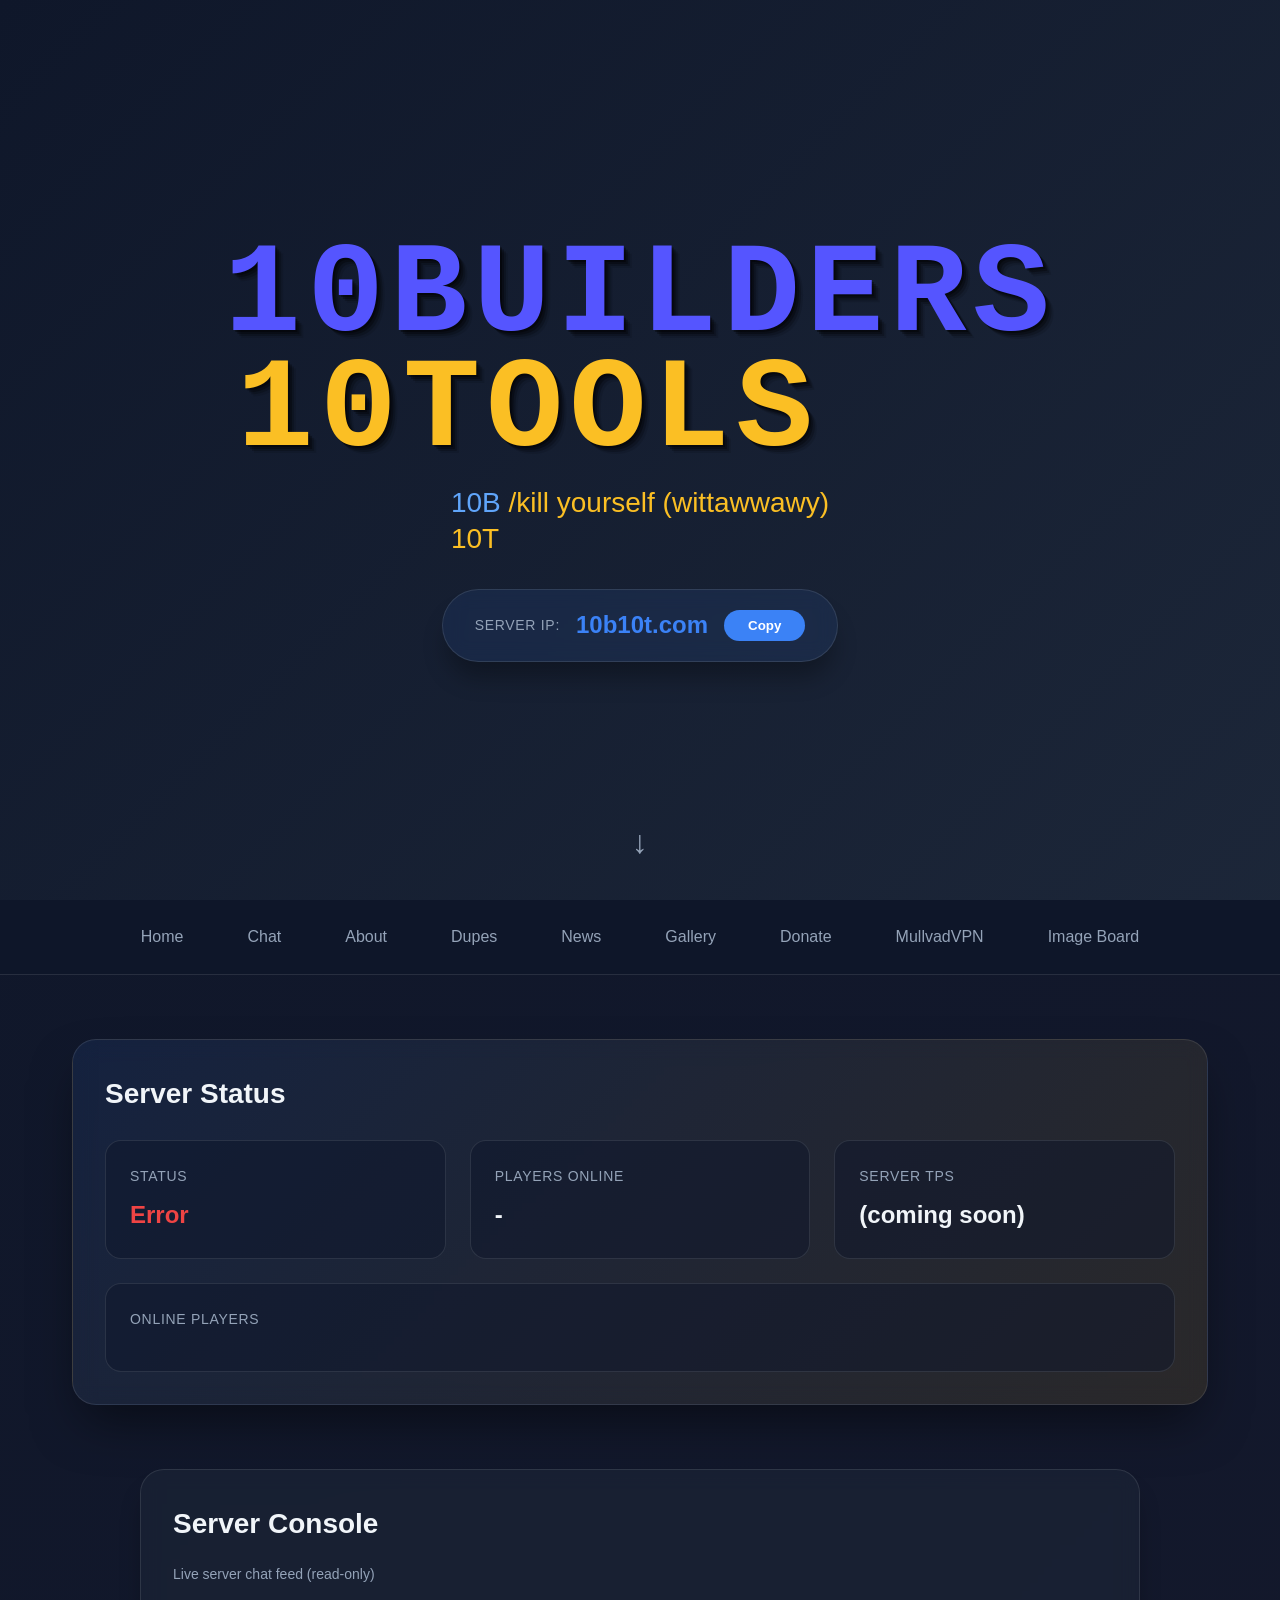
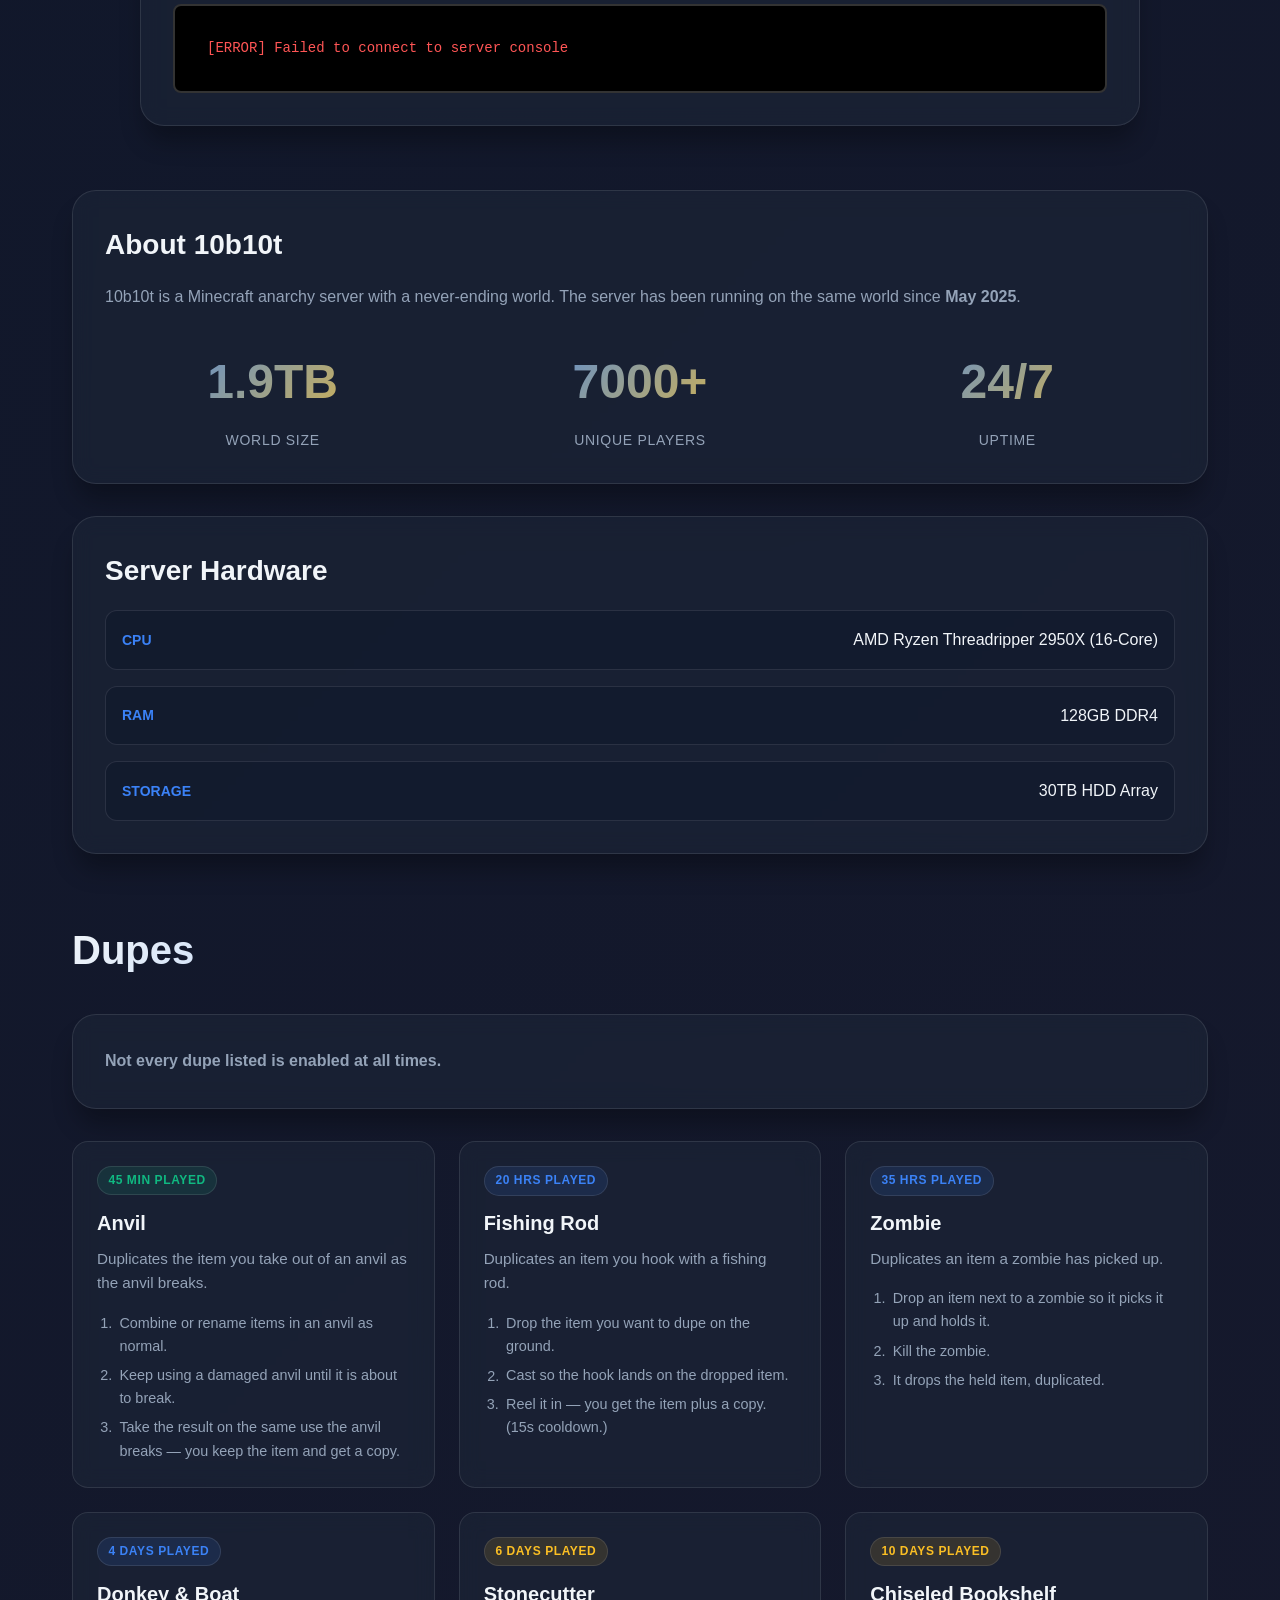
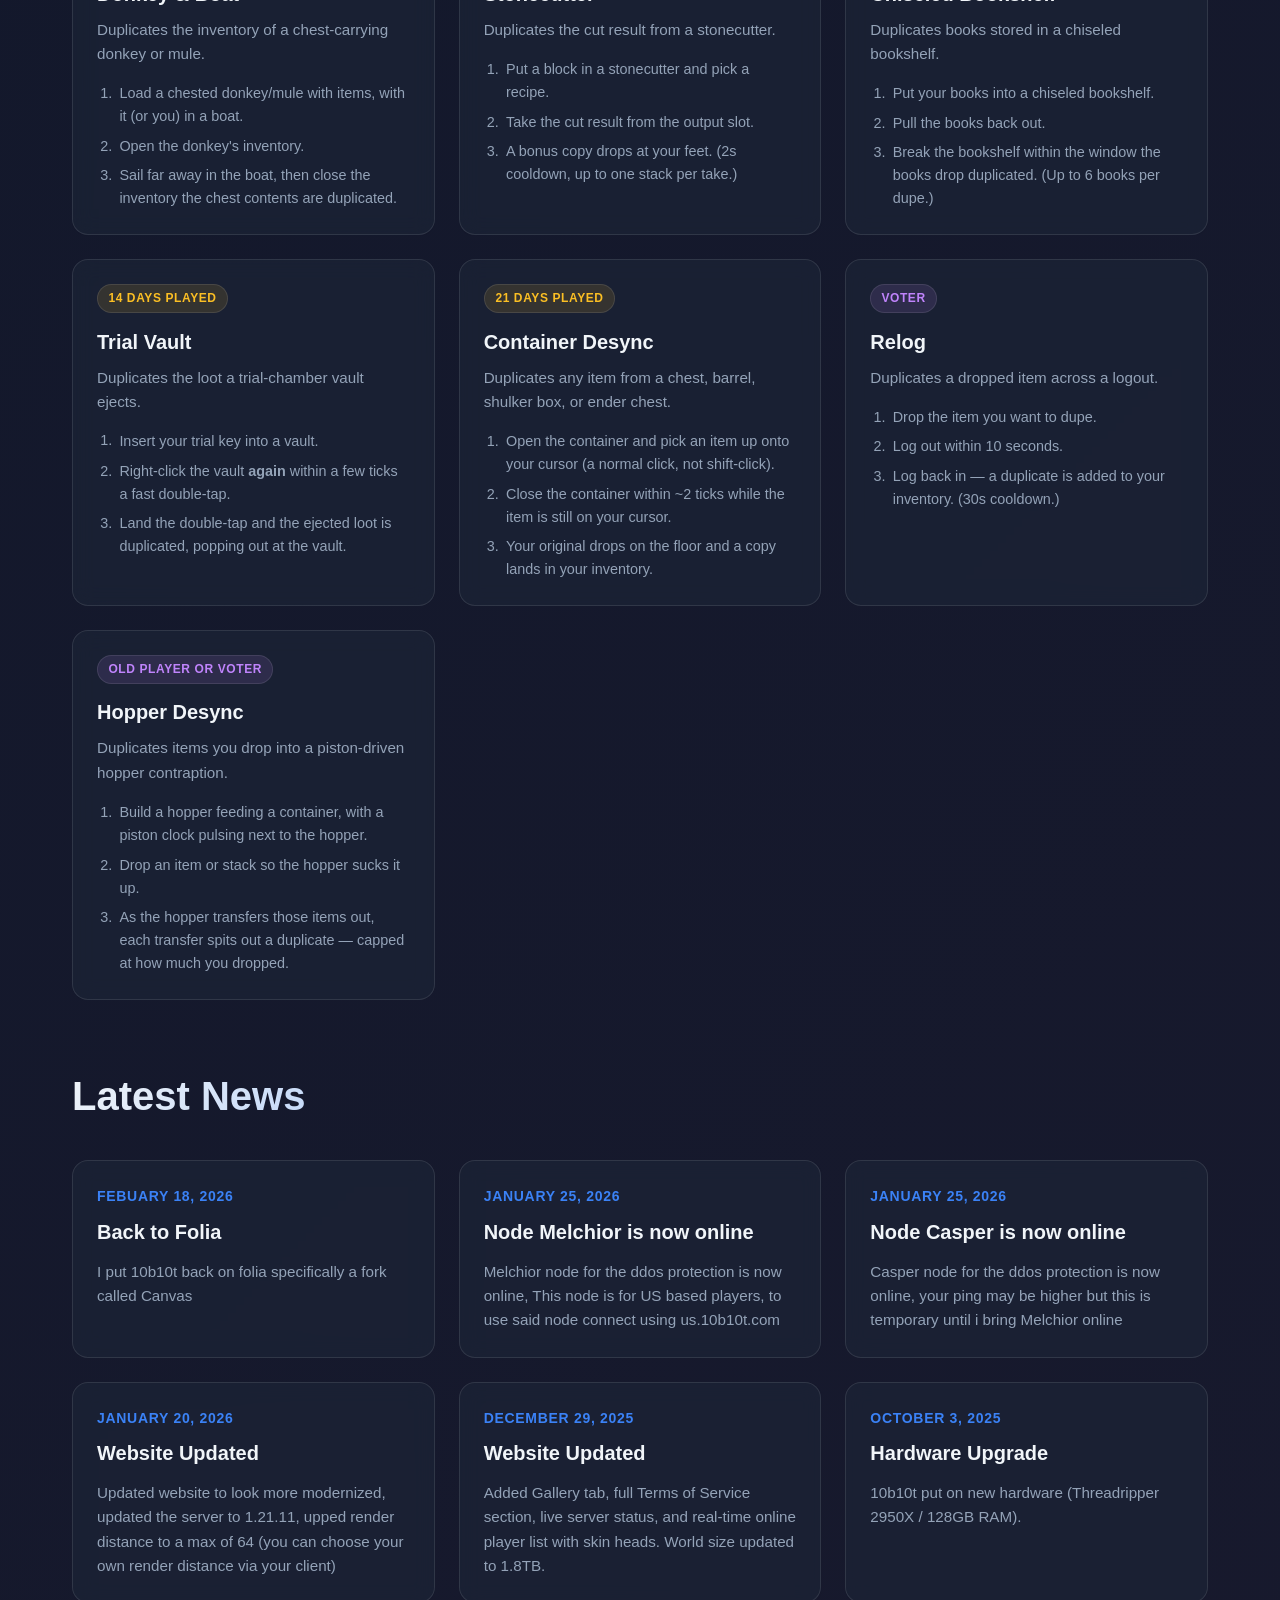
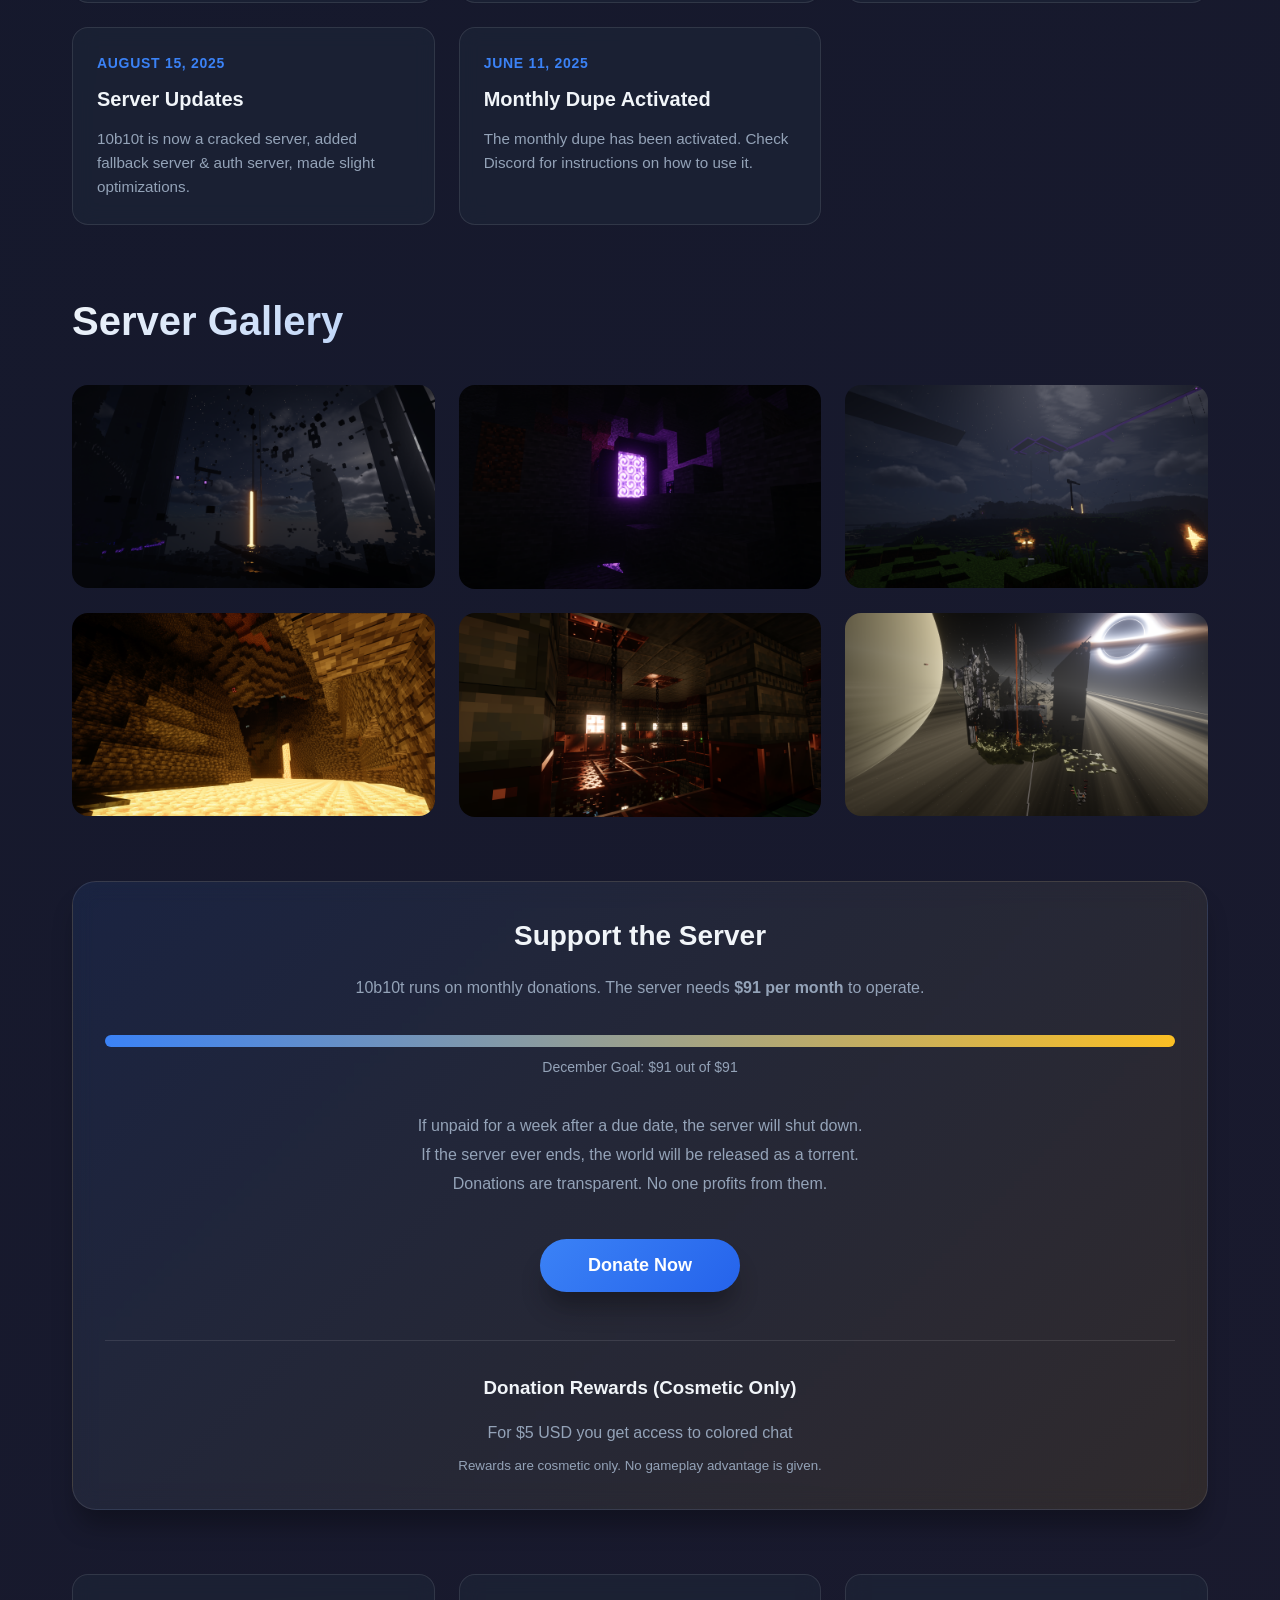
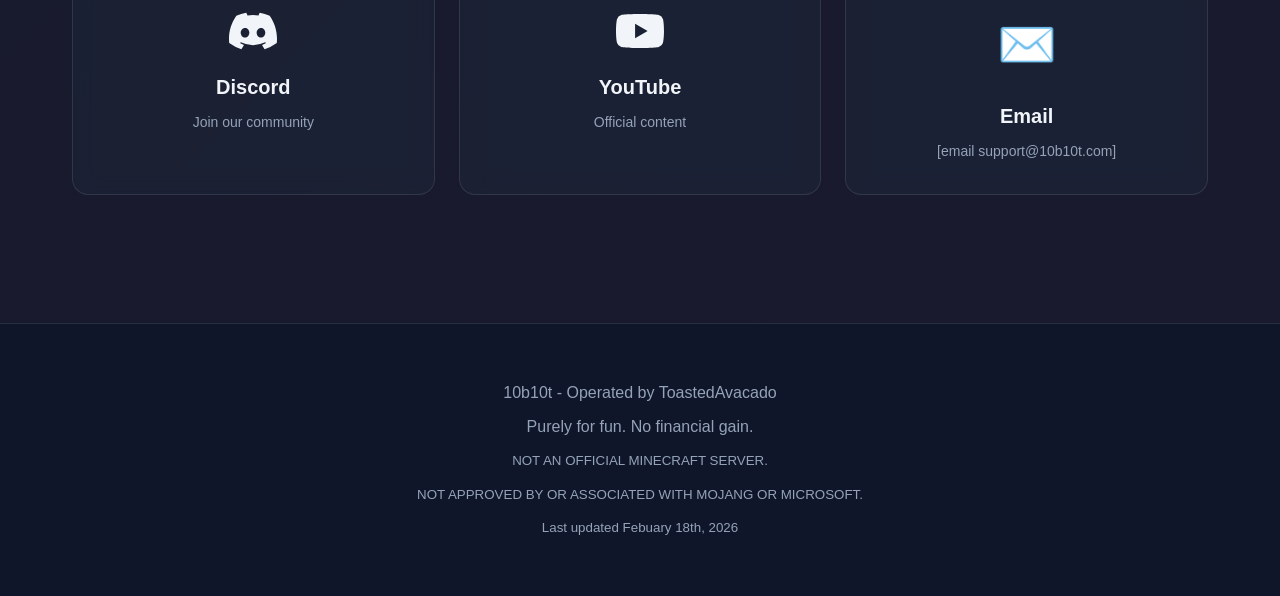
==== index.html @ 4fa3e5e4 "Fix sentence structure in duplication instructions" ====
<!DOCTYPE html>
<html lang="en">
<head>
    <meta charset="UTF-8">
    <meta name="viewport" content="width=device-width, initial-scale=1.0">
    <title>10b10t</title>
    <meta name="description" content="10b10t - A Minecraft anarchy server with a never-ending world since May 2025">
    <meta name="keywords" content="minecraft, anarchy, 2b2t, 10b10t, server, 6b6t">
    <link rel="icon" type="image/x-icon" href="images/favicon.ico">
    <link href="https://fonts.cdnfonts.com/css/minecraft-4" rel="stylesheet">
    <link href="style.css" rel="stylesheet">
</head>
<body>
    <!-- Hero Section -->
    <header class="hero">
        <div class="hero-overlay"></div>
        <div class="hero-content">
            <h1 class="hero-title"><span style="color: #5555FF;">10BUILDERS</span><br><span class="hero-title-indent" style="color: #fbbf24;">10TOOLS</span></h1>
            <p class="hero-subtitle" id="server-motd">Minecraft Anarchy Server</p>
            <div class="server-ip">
                <span class="ip-label">Server IP:</span>
                <span class="ip-address">10b10t.com</span>
                <button class="copy-btn" onclick="copyIP()">Copy</button>
            </div>
        </div>
        <div class="scroll-indicator">↓</div>
    </header>

    <!-- Navigation -->
    <nav class="navbar">
        <div class="nav-container">
            <a href="#home" class="nav-link active">Home</a>
            <a href="#chat" class="nav-link">Chat</a>
            <a href="#about" class="nav-link">About</a>
            <a href="#dupes" class="nav-link">Dupes</a>
            <a href="#news" class="nav-link">News</a>
            <a href="#gallery" class="nav-link">Gallery</a>
            <a href="#donate" class="nav-link">Donate</a>
            <a href="https://mullvad.net/en/vpn" class="nav-link" target="_blank" rel="noopener noreferrer">MullvadVPN</a>
            <a href="https://10bchan.unaux.com/?i=1" class="nav-link" target="_blank" rel="noopener noreferrer">Image Board</a>
        </div>
    </nav>

    <!-- Main Content -->
    <main class="container">
        <!-- Server Status Card -->
        <section id="home" class="section">
            <div class="status-card">
                <h2>Server Status</h2>
                <div class="status-grid">
                    <div class="status-item">
                        <span class="status-label">Status</span>
                        <span id="server-status" class="status-value">Checking...</span>
                    </div>
                    <div class="status-item">
                        <span class="status-label">Players Online</span>
                        <span id="player-count" class="status-value">-</span>
                    </div>
                    <div class="status-item">
                        <span class="status-label">Server TPS</span>
                        <span id="server-tps" class="status-value">(coming soon)</span>
                    </div>
                    <div class="status-item full-width">
                        <span class="status-label">Online Players</span>
                        <div id="player-list" class="player-grid"></div>
                    </div>
                </div>
            </div>
        </section>

        <!-- Live Chat Section -->
        <section id="chat" class="section">
            <div class="card chat-card">
                <h2>Server Console</h2>
                <p class="chat-description">Live server chat feed (read-only)</p>
                <div id="live-chat" class="chat-container">
                    <div style="color: #888888; padding: 1rem; font-family: 'Courier New', monospace;">[INFO] Connecting to server console...</div>
                </div>
            </div>
        </section>

        <!-- About Section -->
        <section id="about" class="section">
            <div class="card">
                <h2>About 10b10t</h2>
                <p>10b10t is a Minecraft anarchy server with a never-ending world. The server has been running on the same world since <strong>May 2025</strong>.</p>
                <div class="stats-grid">
                    <div class="stat">
                        <div class="stat-value">1.9TB</div>
                        <div class="stat-label">World Size</div>
                    </div>
                    <div class="stat">
                        <div class="stat-value">7000+</div>
                        <div class="stat-label">Unique Players</div>
                    </div>
                    <div class="stat">
                        <div class="stat-value">24/7</div>
                        <div class="stat-label">Uptime</div>
                    </div>
                </div>
            </div>

            <div class="card">
                <h2>Server Hardware</h2>
                <div class="hardware-list">
                    <div class="hardware-item">
                        <span class="hw-label">CPU</span>
                        <span class="hw-value">AMD Ryzen Threadripper 2950X (16-Core)</span>
                    </div>
                    <div class="hardware-item">
                        <span class="hw-label">RAM</span>
                        <span class="hw-value">128GB DDR4</span>
                    </div>
                    <div class="hardware-item">
                        <span class="hw-label">Storage</span>
                        <span class="hw-value">30TB HDD Array</span>
                    </div>
                </div>
            </div>
        </section>

        <!-- Dupes Section -->
        <section id="dupes" class="section">
            <h2 class="section-title">Dupes</h2>
            <div class="card dupe-intro">
                <p><strong>Not every dupe listed is enabled at all times.</strong></p>
            </div>
            <div class="dupe-grid">

                <article class="dupe-card">
                    <div class="dupe-head">
                        <span class="dupe-req tier-easy">45 min played</span>
                    </div>
                    <h3>Anvil</h3>
                    <p>Duplicates the item you take out of an anvil as the anvil breaks.</p>
                    <ol class="dupe-steps">
                        <li>Combine or rename items in an anvil as normal.</li>
                        <li>Keep using a damaged anvil until it is about to break.</li>
                        <li>Take the result on the same use the anvil breaks &mdash; you keep the item and get a copy.</li>
                    </ol>
                </article>

                <article class="dupe-card">
                    <div class="dupe-head">
                        <span class="dupe-req tier-mid">20 hrs played</span>
                    </div>
                    <h3>Fishing Rod</h3>
                    <p>Duplicates an item you hook with a fishing rod.</p>
                    <ol class="dupe-steps">
                        <li>Drop the item you want to dupe on the ground.</li>
                        <li>Cast so the hook lands on the dropped item.</li>
                        <li>Reel it in &mdash; you get the item plus a copy. (15s cooldown.)</li>
                    </ol>
                </article>

                <article class="dupe-card">
                    <div class="dupe-head">
                        <span class="dupe-req tier-mid">35 hrs played</span>
                    </div>
                    <h3>Zombie</h3>
                    <p>Duplicates an item a zombie has picked up.</p>
                    <ol class="dupe-steps">
                        <li>Drop an item next to a zombie so it picks it up and holds it.</li>
                        <li>Kill the zombie.</li>
                        <li>It drops the held item, duplicated.</li>
                    </ol>
                </article>

                <article class="dupe-card">
                    <div class="dupe-head">
                        <span class="dupe-req tier-mid">4 days played</span>
                    </div>
                    <h3>Donkey &amp; Boat</h3>
                    <p>Duplicates the inventory of a chest-carrying donkey or mule.</p>
                    <ol class="dupe-steps">
                        <li>Load a chested donkey/mule with items, with it (or you) in a boat.</li>
                        <li>Open the donkey's inventory.</li>
                        <li>Sail far away in the boat, then close the inventory the chest contents are duplicated.</li>
                    </ol>
                </article>

                <article class="dupe-card">
                    <div class="dupe-head">
                        <span class="dupe-req tier-hard">6 days played</span>
                    </div>
                    <h3>Stonecutter</h3>
                    <p>Duplicates the cut result from a stonecutter.</p>
                    <ol class="dupe-steps">
                        <li>Put a block in a stonecutter and pick a recipe.</li>
                        <li>Take the cut result from the output slot.</li>
                        <li>A bonus copy drops at your feet. (2s cooldown, up to one stack per take.)</li>
                    </ol>
                </article>

                <article class="dupe-card">
                    <div class="dupe-head">
                        <span class="dupe-req tier-hard">10 days played</span>
                    </div>
                    <h3>Chiseled Bookshelf</h3>
                    <p>Duplicates books stored in a chiseled bookshelf.</p>
                    <ol class="dupe-steps">
                        <li>Put your books into a chiseled bookshelf.</li>
                        <li>Pull the books back out.</li>
                        <li>Break the bookshelf within the window the books drop duplicated. (Up to 6 books per dupe.)</li>
                    </ol>
                </article>

                <article class="dupe-card">
                    <div class="dupe-head">
                        <span class="dupe-req tier-hard">14 days played</span>
                    </div>
                    <h3>Trial Vault</h3>
                    <p>Duplicates the loot a trial-chamber vault ejects.</p>
                    <ol class="dupe-steps">
                        <li>Insert your trial key into a vault.</li>
                        <li>Right-click the vault <strong>again</strong> within a few ticks a fast double-tap.</li>
                        <li>Land the double-tap and the ejected loot is duplicated, popping out at the vault.</li>
                    </ol>
                </article>

                <article class="dupe-card">
                    <div class="dupe-head">
                        <span class="dupe-req tier-hard">21 days played</span>
                    </div>
                    <h3>Container Desync</h3>
                    <p>Duplicates any item from a chest, barrel, shulker box, or ender chest.</p>
                    <ol class="dupe-steps">
                        <li>Open the container and pick an item up onto your cursor (a normal click, not shift-click).</li>
                        <li>Close the container within ~2 ticks while the item is still on your cursor.</li>
                        <li>Your original drops on the floor and a copy lands in your inventory.</li>
                    </ol>
                </article>

                <article class="dupe-card">
                    <div class="dupe-head">
                        <span class="dupe-req tier-rank">Voter</span>
                    </div>
                    <h3>Relog</h3>
                    <p>Duplicates a dropped item across a logout.</p>
                    <ol class="dupe-steps">
                        <li>Drop the item you want to dupe.</li>
                        <li>Log out within 10 seconds.</li>
                        <li>Log back in &mdash; a duplicate is added to your inventory. (30s cooldown.)</li>
                    </ol>
                </article>

                <article class="dupe-card">
                    <div class="dupe-head">
                        <span class="dupe-req tier-rank">Old Player or voter</span>
                    </div>
                    <h3>Hopper Desync</h3>
                    <p>Duplicates items you drop into a piston-driven hopper contraption.</p>
                    <ol class="dupe-steps">
                        <li>Build a hopper feeding a container, with a piston clock pulsing next to the hopper.</li>
                        <li>Drop an item or stack so the hopper sucks it up.</li>
                        <li>As the hopper transfers those items out, each transfer spits out a duplicate &mdash; capped at how much you dropped.</li>
                    </ol>
                </article>

            </div>
        </section>

        <!-- News Section -->
        <section id="news" class="section">
            <h2 class="section-title">Latest News</h2>
            <div class="news-grid">
                 <article class="news-card">
                    <div class="news-date">Febuary 18, 2026</div>
                    <h3>Back to Folia</h3>
                    <p>I put 10b10t back on folia specifically a fork called Canvas</p>
                </article>
                 <article class="news-card">
                    <div class="news-date">January 25, 2026</div>
                    <h3>Node Melchior is now online</h3>
                    <p>Melchior node for the ddos protection is now online, This node is for US based players, to use said node connect using us.10b10t.com</p>
                </article>
                <article class="news-card">
                    <div class="news-date">January 25, 2026</div>
                    <h3>Node Casper is now online</h3>
                    <p>Casper node for the ddos protection is now online, your ping may be higher but this is temporary until i bring Melchior online</p>
                </article>
                <article class="news-card">
                    <div class="news-date">January 20, 2026</div>
                    <h3>Website Updated</h3>
                    <p>Updated website to look more modernized, updated the server to 1.21.11, upped render distance to a max of 64 (you can choose your own render distance via your client)</p>
                </article>
                <article class="news-card">
                    <div class="news-date">December 29, 2025</div>
                    <h3>Website Updated</h3>
                    <p>Added Gallery tab, full Terms of Service section, live server status, and real-time online player list with skin heads. World size updated to 1.8TB.</p>
                </article>
                <article class="news-card">
                    <div class="news-date">October 3, 2025</div>
                    <h3>Hardware Upgrade</h3>
                    <p>10b10t put on new hardware (Threadripper 2950X / 128GB RAM).</p>
                </article>
                <article class="news-card">
                    <div class="news-date">August 15, 2025</div>
                    <h3>Server Updates</h3>
                    <p>10b10t is now a cracked server, added fallback server & auth server, made slight optimizations.</p>
                </article>
                <article class="news-card">
                    <div class="news-date">June 11, 2025</div>
                    <h3>Monthly Dupe Activated</h3>
                    <p>The monthly dupe has been activated. Check Discord for instructions on how to use it.</p>
                </article>
            </div>
        </section>

        <!-- Gallery Section -->
        <section id="gallery" class="section">
            <h2 class="section-title">Server Gallery</h2>
            <div class="gallery-grid" id="gallery-container"></div>
        </section>

        <!-- Donation Section -->
        <section id="donate" class="section">
            <div class="card donation-card">
                <h2>Support the Server</h2>
                <p>10b10t runs on monthly donations. The server needs <strong>$91 per month</strong> to operate.</p>
                <div class="donation-progress">
                    <div class="progress-bar">
                        <div class="progress-fill" style="width: 100%"></div>
                    </div>
                    <p class="progress-text">January Goal: $88 out of $91</p>
                </div>
                <p class="donation-info">
                    If unpaid for a week after a due date, the server will shut down.<br>
                    If the server ever ends, the world will be released as a torrent.<br>
                    Donations are transparent. No one profits from them.
                </p>
                <form action="https://shop.10b10t.com" method="post" class="donate-form">
                    <button type="submit" class="donate-btn">Donate Now</button>
                </form>
                <div class="perks">
                    <h3>Donation Rewards (Cosmetic Only)</h3>
                    <p>For $5 USD you get access to colored chat</p>
                    <small>Rewards are cosmetic only. No gameplay advantage is given.</small>
                </div>
            </div>
        </section>

        <!-- Links Section -->
        <section class="section">
            <div class="links-grid">
                <a href="https://discord.gg/RYD6DbWEPs" target="_blank" rel="noopener noreferrer" class="link-card discord">
                    <div class="link-icon">
                        <svg xmlns="http://www.w3.org/2000/svg" viewBox="0 0 127.14 96.36" width="48" height="48" fill="currentColor">
                            <path d="M107.7,8.07A105.15,105.15,0,0,0,81.47,0a72.06,72.06,0,0,0-3.36,6.83A97.68,97.68,0,0,0,49,6.83,72.37,72.37,0,0,0,45.64,0,105.89,105.89,0,0,0,19.39,8.09C2.79,32.65-1.71,56.6.54,80.21h0A105.73,105.73,0,0,0,32.71,96.36,77.7,77.7,0,0,0,39.6,85.25a68.42,68.42,0,0,1-10.85-5.18c.91-.66,1.8-1.34,2.66-2a75.57,75.57,0,0,0,64.32,0c.87.71,1.76,1.39,2.66,2a68.68,68.68,0,0,1-10.87,5.19,77,77,0,0,0,6.89,11.1A105.25,105.25,0,0,0,126.6,80.22h0C129.24,52.84,122.09,29.11,107.7,8.07ZM42.45,65.69C36.18,65.69,31,60,31,53s5-12.74,11.43-12.74S54,46,53.89,53,48.84,65.69,42.45,65.69Zm42.24,0C78.41,65.69,73.25,60,73.25,53s5-12.74,11.44-12.74S96.23,46,96.12,53,91.08,65.69,84.69,65.69Z"/>
                        </svg>
                    </div>
                    <h3>Discord</h3>
                    <p>Join our community</p>
                </a>
                <a href="https://www.youtube.com/@10builders10tools" target="_blank" rel="noopener noreferrer" class="link-card youtube">
                    <div class="link-icon">
                        <svg xmlns="http://www.w3.org/2000/svg" viewBox="0 0 24 24" width="48" height="48" fill="currentColor">
                            <path d="M23.498 6.186a3.016 3.016 0 0 0-2.122-2.136C19.505 3.545 12 3.545 12 3.545s-7.505 0-9.377.505A3.017 3.017 0 0 0 .502 6.186C0 8.07 0 12 0 12s0 3.93.502 5.814a3.016 3.016 0 0 0 2.122 2.136c1.871.505 9.376.505 9.376.505s7.505 0 9.377-.505a3.015 3.015 0 0 0 2.122-2.136C24 15.93 24 12 24 12s0-3.93-.502-5.814zM9.545 15.568V8.432L15.818 12l-6.273 3.568z"/>
                        </svg>
                    </div>
                    <h3>YouTube</h3>
                    <p>Official content</p>
                </a>
                <a href="/cdn-cgi/l/email-protection#1665636666796462562726742726623875797b" class="link-card email">
                    <div class="link-icon">✉️</div>
                    <h3>Email</h3>
                    <p><span class="__cf_email__" data-cfemail="592a2c2929362b2d1968693b68692d773a3634">[email&#160;support@10b10t.com]</span></p>
                </a>
            </div>
        </section>
    </main>

    <!-- Footer -->
    <footer class="footer">
        <div class="footer-content">
            <p>10b10t - Operated by ToastedAvacado</p>
            <p>Purely for fun. No financial gain.</p>
            <p><small>NOT AN OFFICIAL MINECRAFT SERVER.</small></p>
            <p><small>NOT APPROVED BY OR ASSOCIATED WITH MOJANG OR MICROSOFT.</small></p>
            <p><small>Last updated Febuary 18th, 2026</small></p>
        </div>
    </footer>

    <script src="Script.js"></script>
</body>
</html>
---- style.css ----
/* Modern Design System - Blue & Gold Theme */
:root {
	--primary: #3b82f6;       /* Blue */
	--primary-dark: #2563eb;  /* Deep Blue */
	--secondary: #fbbf24;    /* Goldish Yellow */
	--success: #10b981;
	--danger: #ef4444;
	--warning: #f59e0b;
	--dark: #0f172a;
	--dark-light: #1e293b;
	--dark-lighter: #334155;
	--text: #f1f5f9;
	--text-muted: #94a3b8;
	--border: rgba(255, 255, 255, 0.1);
	--shadow: 0 20px 25px -5px rgba(0, 0, 0, 0.3);
	--shadow-lg: 0 25px 50px -12px rgba(0, 0, 0, 0.5);
}

* {
	margin: 0;
	padding: 0;
	box-sizing: border-box;
}

html {
	scroll-behavior: smooth;
}

body {
	font-family: -apple-system, BlinkMacSystemFont, 'Segoe UI', Roboto, Oxygen, Ubuntu, Cantarell, sans-serif;
	background: linear-gradient(135deg, var(--dark) 0%, #1a1a2e 100%);
	color: var(--text);
	line-height: 1.6;
	min-height: 100vh;
}

/* Hero Section */
.hero {
	height: 100vh;
	position: relative;
	display: flex;
	align-items: center;
	justify-content: center;
	text-align: center;
	background: url('images/1.png') center/cover no-repeat;
	overflow: hidden;
}

.hero-overlay {
	position: absolute;
	inset: 0;
	background: linear-gradient(135deg, rgba(15, 23, 42, 0.9) 0%, rgba(30, 41, 59, 0.85) 100%);
}

.hero-content {
	position: relative;
	z-index: 2;
	max-width: 800px;
	padding: 2rem;
	display: flex;
	flex-direction: column;
	align-items: center;
}

.hero-title {
	font-size: clamp(4rem, 15vw, 8rem);
	font-weight: 900;
	margin-bottom: 1rem;
	letter-spacing: 0.05em;
	animation: fadeInUp 1s ease;
	line-height: 0.9;
	text-align: left;
	align-self: center;
	font-family: 'Minecraft', monospace;
	text-shadow:
	2px 2px 0px rgba(0, 0, 0, 0.4),
	4px 4px 0px rgba(0, 0, 0, 0.3),
	6px 6px 0px rgba(0, 0, 0, 0.2),
	8px 8px 0px rgba(0, 0, 0, 0.1);
	image-rendering: pixelated;
	-webkit-font-smoothing: none;
	-moz-osx-font-smoothing: grayscale;
}

.hero-title-indent {
	padding-left: 0.1em;
}

.hero-subtitle {
	font-size: clamp(1.25rem, 3vw, 1.75rem);
	color: var(--text-muted);
	margin-bottom: 2rem;
	animation: fadeInUp 1s ease 0.2s both, float 3s ease-in-out infinite;
	white-space: pre-line;
	line-height: 1.3;
	text-align: left;
	align-self: center;
}

.server-ip {
	display: inline-flex;
	align-items: center;
	gap: 1rem;
	background: rgba(59, 130, 246, 0.1);
	backdrop-filter: blur(10px);
	border: 1px solid var(--border);
	padding: 1rem 2rem;
	border-radius: 100px;
	animation: fadeInUp 1s ease 0.4s both;
	box-shadow: var(--shadow);
}

.ip-label {
	color: var(--text-muted);
	font-size: 0.875rem;
	text-transform: uppercase;
	letter-spacing: 0.05em;
}

.ip-address {
	font-size: 1.5rem;
	font-weight: 700;
	color: var(--primary);
}

.copy-btn {
	padding: 0.5rem 1.5rem;
	background: var(--primary);
	color: white;
	border: none;
	border-radius: 50px;
	font-weight: 600;
	cursor: pointer;
	transition: all 0.3s;
}

.copy-btn:hover {
	background: var(--primary-dark);
	transform: scale(1.05);
}

.scroll-indicator {
	position: absolute;
	bottom: 2rem;
	left: 50%;
	transform: translateX(-50%);
	font-size: 2rem;
	animation: bounce 2s infinite;
	color: var(--text-muted);
}

/* Navigation */
.navbar {
	position: sticky;
	top: 0;
	z-index: 100;
	background: rgba(15, 23, 42, 0.95);
	backdrop-filter: blur(10px);
	border-bottom: 1px solid var(--border);
}

.nav-container {
	max-width: 1200px;
	margin: 0 auto;
	padding: 1rem 2rem;
	display: flex;
	gap: 2rem;
	justify-content: center;
}

.nav-link {
	color: var(--text-muted);
	text-decoration: none;
	font-weight: 500;
	padding: 0.5rem 1rem;
	border-radius: 8px;
	transition: all 0.3s;
	position: relative;
}

.nav-link:hover,
.nav-link.active {
	color: var(--text);
	background: rgba(59, 130, 246, 0.1);
}

.nav-link.active::after {
	content: '';
	position: absolute;
	bottom: -1rem;
	left: 50%;
	transform: translateX(-50%);
	width: 4px;
	height: 4px;
	background: var(--primary);
	border-radius: 50%;
}

/* Container */
.container {
	max-width: 1200px;
	margin: 0 auto;
	padding: 4rem 2rem;
}

.section {
	margin-bottom: 4rem;
}

.section-title {
	font-size: 2.5rem;
	margin-bottom: 2rem;
	background: linear-gradient(135deg, var(--text) 0%, var(--primary) 100%);
	-webkit-background-clip: text;
	-webkit-text-fill-color: transparent;
	background-clip: text;
}

/* Cards */
.card {
	background: rgba(30, 41, 59, 0.5);
	backdrop-filter: blur(10px);
	border: 1px solid var(--border);
	border-radius: 24px;
	padding: 2rem;
	margin-bottom: 2rem;
	box-shadow: var(--shadow);
	transition: all 0.3s;
}

.card:hover {
	transform: translateY(-5px);
	box-shadow: var(--shadow-lg);
	border-color: var(--primary);
}

.card h2 {
	color: var(--text);
	margin-bottom: 1rem;
	font-size: 1.75rem;
}

.card p {
	color: var(--text-muted);
	line-height: 1.8;
}

/* Status Card */
.status-card {
	background: linear-gradient(135deg, rgba(59, 130, 246, 0.1) 0%, rgba(251, 191, 36, 0.1) 100%);
	backdrop-filter: blur(10px);
	border: 1px solid var(--border);
	border-radius: 24px;
	padding: 2rem;
	box-shadow: var(--shadow-lg);
}

.status-card h2 {
	margin-bottom: 1.5rem;
	font-size: 1.75rem;
}

.status-grid {
	display: grid;
	grid-template-columns: repeat(auto-fit, minmax(250px, 1fr));
	gap: 1.5rem;
}

.status-item {
	background: rgba(15, 23, 42, 0.5);
	padding: 1.5rem;
	border-radius: 16px;
	border: 1px solid var(--border);
}

.status-item.full-width {
	grid-column: 1 / -1;
}

.status-label {
	display: block;
	color: var(--text-muted);
	font-size: 0.875rem;
	text-transform: uppercase;
	letter-spacing: 0.05em;
	margin-bottom: 0.5rem;
}

.status-value {
	display: block;
	font-size: 1.5rem;
	font-weight: 700;
}

.status-value.online {
	color: var(--success);
}

.status-value.offline {
	color: var(--danger);
}

/* Player Grid */
.player-grid {
	display: grid;
	grid-template-columns: repeat(auto-fill, minmax(80px, 1fr));
	gap: 1rem;
	margin-top: 1rem;
}

.player-item {
	display: flex;
	flex-direction: column;
	align-items: center;
	text-align: center;
}

.player-head {
	width: 48px;
	height: 48px;
	border-radius: 8px;
	border: 2px solid var(--primary);
	margin-bottom: 0.5rem;
	image-rendering: pixelated;
}

.player-name {
	font-size: 0.75rem;
	color: var(--text-muted);
	word-break: break-word;
}

/* Stats Grid */
.stats-grid {
	display: grid;
	grid-template-columns: repeat(auto-fit, minmax(150px, 1fr));
	gap: 2rem;
	margin-top: 2rem;
}

.stat {
	text-align: center;
}

.stat-value {
	font-size: 3rem;
	font-weight: 900;
	background: linear-gradient(135deg, var(--primary) 0%, var(--secondary) 100%);
	-webkit-background-clip: text;
	-webkit-text-fill-color: transparent;
	background-clip: text;
	display: block;
}

.stat-label {
	color: var(--text-muted);
	font-size: 0.875rem;
	text-transform: uppercase;
	letter-spacing: 0.05em;
	margin-top: 0.5rem;
}

/* Hardware List */
.hardware-list {
	display: flex;
	flex-direction: column;
	gap: 1rem;
	margin-top: 1rem;
}

.hardware-item {
	display: flex;
	justify-content: space-between;
	align-items: center;
	padding: 1rem;
	background: rgba(15, 23, 42, 0.5);
	border-radius: 12px;
	border: 1px solid var(--border);
}

.hw-label {
	color: var(--primary);
	font-weight: 600;
	text-transform: uppercase;
	font-size: 0.875rem;
}

.hw-value {
	color: var(--text);
}

/* News Grid */
.news-grid {
	display: grid;
	grid-template-columns: repeat(auto-fill, minmax(280px, 1fr));
	gap: 1.5rem;
}

.news-card {
	background: rgba(30, 41, 59, 0.5);
	backdrop-filter: blur(10px);
	border: 1px solid var(--border);
	border-radius: 16px;
	padding: 1.5rem;
	transition: all 0.3s;
	cursor: pointer;
}

.news-card:hover {
	transform: translateY(-5px);
	border-color: var(--primary);
	box-shadow: var(--shadow);
}

.news-date {
	color: var(--primary);
	font-size: 0.875rem;
	font-weight: 600;
	margin-bottom: 0.5rem;
	text-transform: uppercase;
	letter-spacing: 0.05em;
}

.news-card h3 {
	color: var(--text);
	font-size: 1.25rem;
	margin-bottom: 0.75rem;
}

.news-card p {
	color: var(--text-muted);
	font-size: 0.95rem;
	line-height: 1.6;
}

/* Gallery */
.gallery-grid {
	display: grid;
	grid-template-columns: repeat(auto-fill, minmax(300px, 1fr));
	gap: 1.5rem;
}

.gallery-item {
	position: relative;
	border-radius: 16px;
	overflow: hidden;
	aspect-ratio: 16/9;
	cursor: pointer;
	transition: transform 0.3s;
}

.gallery-item:hover {
	transform: scale(1.05);
}

.gallery-item img {
	width: 100%;
	height: 100%;
	object-fit: cover;
	display: block;
}

/* Donation Card */
.donation-card {
	background: linear-gradient(135deg, rgba(59, 130, 246, 0.1) 0%, rgba(251, 191, 36, 0.1) 100%);
	text-align: center;
}

.donation-progress {
	margin: 2rem 0;
}

.progress-bar {
	width: 100%;
	height: 12px;
	background: rgba(15, 23, 42, 0.5);
	border-radius: 100px;
	overflow: hidden;
	margin-bottom: 0.5rem;
}

.progress-fill {
	height: 100%;
	background: linear-gradient(90deg, var(--primary) 0%, var(--secondary) 100%);
	transition: width 0.5s ease;
}

.progress-text {
	color: var(--text-muted);
	font-size: 0.875rem;
}

.donation-info {
	margin: 1.5rem 0;
	color: var(--text-muted);
	line-height: 1.8;
}

.donate-btn {
	padding: 1rem 3rem;
	background: linear-gradient(135deg, var(--primary) 0%, var(--primary-dark) 100%);
	color: white;
	border: none;
	border-radius: 100px;
	font-size: 1.125rem;
	font-weight: 700;
	cursor: pointer;
	transition: all 0.3s;
	box-shadow: var(--shadow);
	margin: 1rem 0;
}

.donate-btn:hover {
	transform: scale(1.05);
	box-shadow: var(--shadow-lg);
}

.perks {
	margin-top: 2rem;
	padding-top: 2rem;
	border-top: 1px solid var(--border);
}

.perks h3 {
	margin-bottom: 1rem;
}

.perks small {
	color: var(--text-muted);
	display: block;
	margin-top: 0.5rem;
}

/* Links Grid */
.links-grid {
	display: grid;
	grid-template-columns: repeat(auto-fit, minmax(250px, 1fr));
	gap: 1.5rem;
}

.link-card {
	background: rgba(30, 41, 59, 0.5);
	backdrop-filter: blur(10px);
	border: 1px solid var(--border);
	border-radius: 16px;
	padding: 2rem;
	text-align: center;
	text-decoration: none;
	color: var(--text);
	transition: all 0.3s;
}

.link-card:hover {
	transform: translateY(-5px);
	box-shadow: var(--shadow-lg);
}

.link-card.discord:hover {
	border-color: #5865f2;
	background: rgba(88, 101, 242, 0.1);
}

.link-card.discord:hover .link-icon {
	color: #5865f2;
}

.link-card.youtube:hover {
	border-color: #ff0000;
	background: rgba(255, 0, 0, 0.1);
}

.link-card.youtube:hover .link-icon {
	color: #ff0000;
}

.link-card.email:hover {
	border-color: var(--primary);
	background: rgba(59, 130, 246, 0.1);
}

.link-icon {
	font-size: 3rem;
	margin-bottom: 1rem;
	display: flex;
	justify-content: center;
	align-items: center;
	transition: color 0.3s;
}

.link-icon svg {
	width: 48px;
	height: 48px;
	transition: fill 0.3s;
}

.link-card h3 {
	margin-bottom: 0.5rem;
	font-size: 1.25rem;
}

.link-card p {
	color: var(--text-muted);
	font-size: 0.875rem;
}

/* Footer */
.footer {
	background: rgba(15, 23, 42, 0.95);
	border-top: 1px solid var(--border);
	padding: 3rem 2rem;
	text-align: center;
}

.footer-content p {
	color: var(--text-muted);
	margin: 0.5rem 0;
}

/* Animations */
@keyframes fadeInUp {
	from {
		opacity: 0;
		transform: translateY(30px);
	}
	to {
		opacity: 1;
		transform: translateY(0);
	}
}

@keyframes bounce {
	0%, 100% {
		transform: translateX(-50%) translateY(0);
	}
	50% {
		transform: translateX(-50%) translateY(-10px);
	}
}

@keyframes float {
	0%, 100% {
		transform: translateY(0);
	}
	50% {
		transform: translateY(-10px);
	}
}

/* Live Chat Styles - Minecraft Console */
.chat-card {
	max-width: 1000px;
	margin: 0 auto;
}

.chat-description {
	color: var(--text-muted);
	margin-bottom: 1rem;
	font-size: 0.875rem;
}

.chat-container {
	background: #000000;
	border-radius: 8px;
	padding: 1rem;
	max-height: 500px;
	overflow-y: auto;
	border: 2px solid #333333;
	font-family: 'Courier New', Consolas, monospace;
	font-size: 0.875rem;
	line-height: 1.5;
}

.chat-message {
	display: flex;
	align-items: flex-start;
	gap: 0.5rem;
	padding: 0.25rem 0;
	transition: background 0.1s;
	white-space: pre-wrap;
	word-wrap: break-word;
}

.chat-message:hover {
	background: rgba(255, 255, 255, 0.05);
}

.chat-time {
	font-size: 0.75rem;
	color: #888888;
	min-width: 60px;
	font-family: 'Courier New', Consolas, monospace;
}

.chat-head {
	width: 16px;
	height: 16px;
	border-radius: 2px;
	image-rendering: pixelated;
	margin-top: 2px;
}

.chat-player {
	font-weight: 600;
	color: #55FFFF;
	font-family: 'Courier New', Consolas, monospace;
}

.chat-text {
	color: #FFFFFF;
	word-wrap: break-word;
	flex: 1;
	font-family: 'Courier New', Consolas, monospace;
}

/* Console prefix styling */
.chat-message::before {
	content: '[INFO] ';
	color: #AAAAAA;
	font-weight: normal;
}

/* Scrollbar styling for chat - console theme */
.chat-container::-webkit-scrollbar {
	width: 10px;
}

.chat-container::-webkit-scrollbar-track {
	background: #1a1a1a;
	border-radius: 4px;
}

.chat-container::-webkit-scrollbar-thumb {
	background: #444444;
	border-radius: 4px;
}

.chat-container::-webkit-scrollbar-thumb:hover {
	background: #555555;
}

/* Dupes */
.dupe-intro {
	margin-bottom: 2rem;
}

.dupe-intro p + p {
	margin-top: 1rem;
}

.dupe-intro code {
	background: rgba(15, 23, 42, 0.7);
	color: var(--secondary);
	padding: 0.1rem 0.45rem;
	border-radius: 6px;
	font-family: 'Courier New', Consolas, monospace;
	font-size: 0.95em;
}

.dupe-grid {
	display: grid;
	grid-template-columns: repeat(auto-fill, minmax(300px, 1fr));
	gap: 1.5rem;
}

.dupe-card {
	background: rgba(30, 41, 59, 0.5);
	backdrop-filter: blur(10px);
	border: 1px solid var(--border);
	border-radius: 16px;
	padding: 1.5rem;
	transition: all 0.3s;
	display: flex;
	flex-direction: column;
}

.dupe-card:hover {
	transform: translateY(-5px);
	border-color: var(--primary);
	box-shadow: var(--shadow);
}

.dupe-head {
	display: flex;
	justify-content: space-between;
	align-items: center;
	gap: 0.5rem;
	margin-bottom: 0.75rem;
}

.dupe-req {
	font-size: 0.75rem;
	font-weight: 700;
	text-transform: uppercase;
	letter-spacing: 0.05em;
	padding: 0.25rem 0.65rem;
	border-radius: 100px;
	border: 1px solid var(--border);
	white-space: nowrap;
}

.dupe-req.tier-easy {
	color: var(--success);
	background: rgba(16, 185, 129, 0.12);
}

.dupe-req.tier-mid {
	color: var(--primary);
	background: rgba(59, 130, 246, 0.12);
}

.dupe-req.tier-hard {
	color: var(--secondary);
	background: rgba(251, 191, 36, 0.12);
}

.dupe-req.tier-rank {
	color: #c084fc;
	background: rgba(192, 132, 252, 0.12);
}

.dupe-version {
	font-size: 0.75rem;
	color: var(--text-muted);
	font-weight: 600;
}

.dupe-card h3 {
	color: var(--text);
	font-size: 1.25rem;
	margin-bottom: 0.5rem;
}

.dupe-card > p {
	color: var(--text-muted);
	font-size: 0.95rem;
	margin-bottom: 1rem;
}

.dupe-steps {
	color: var(--text-muted);
	font-size: 0.9rem;
	line-height: 1.6;
	margin: 0;
	padding-left: 1.2rem;
	display: flex;
	flex-direction: column;
	gap: 0.4rem;
}

.dupe-steps li {
	padding-left: 0.2rem;
}

/* Responsive Design */
@media (max-width: 768px) {
	.container {
		padding: 2rem 1rem;
	}

	.hero-title {
		font-size: 3rem;
	}

	.nav-container {
		flex-wrap: wrap;
		gap: 0.5rem;
	}

	.nav-link {
		padding: 0.5rem;
		font-size: 0.875rem;
	}

	.stats-grid {
		grid-template-columns: 1fr;
	}

	.status-grid {
		grid-template-columns: 1fr;
	}

	.news-grid {
		grid-template-columns: 1fr;
	}

	.dupe-grid {
		grid-template-columns: 1fr;
	}

	.gallery-grid {
		grid-template-columns: 1fr;
	}
}
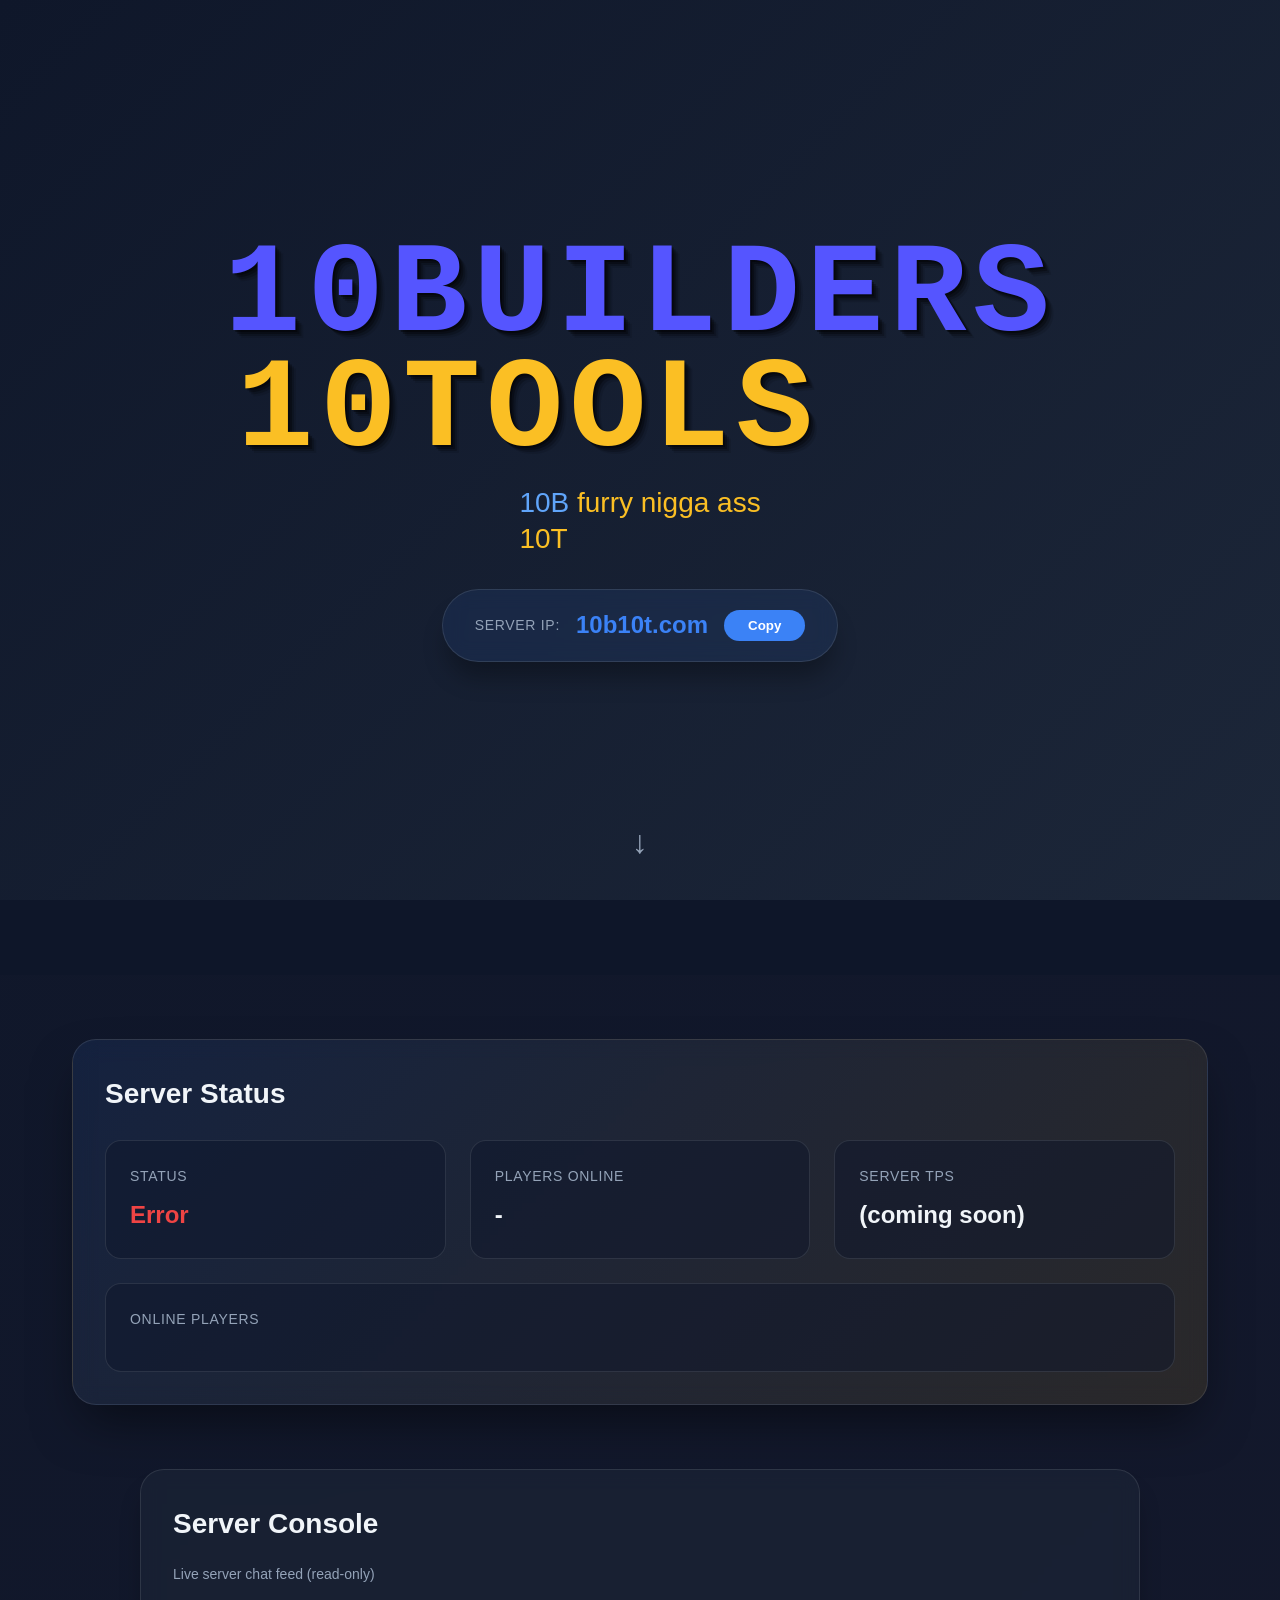
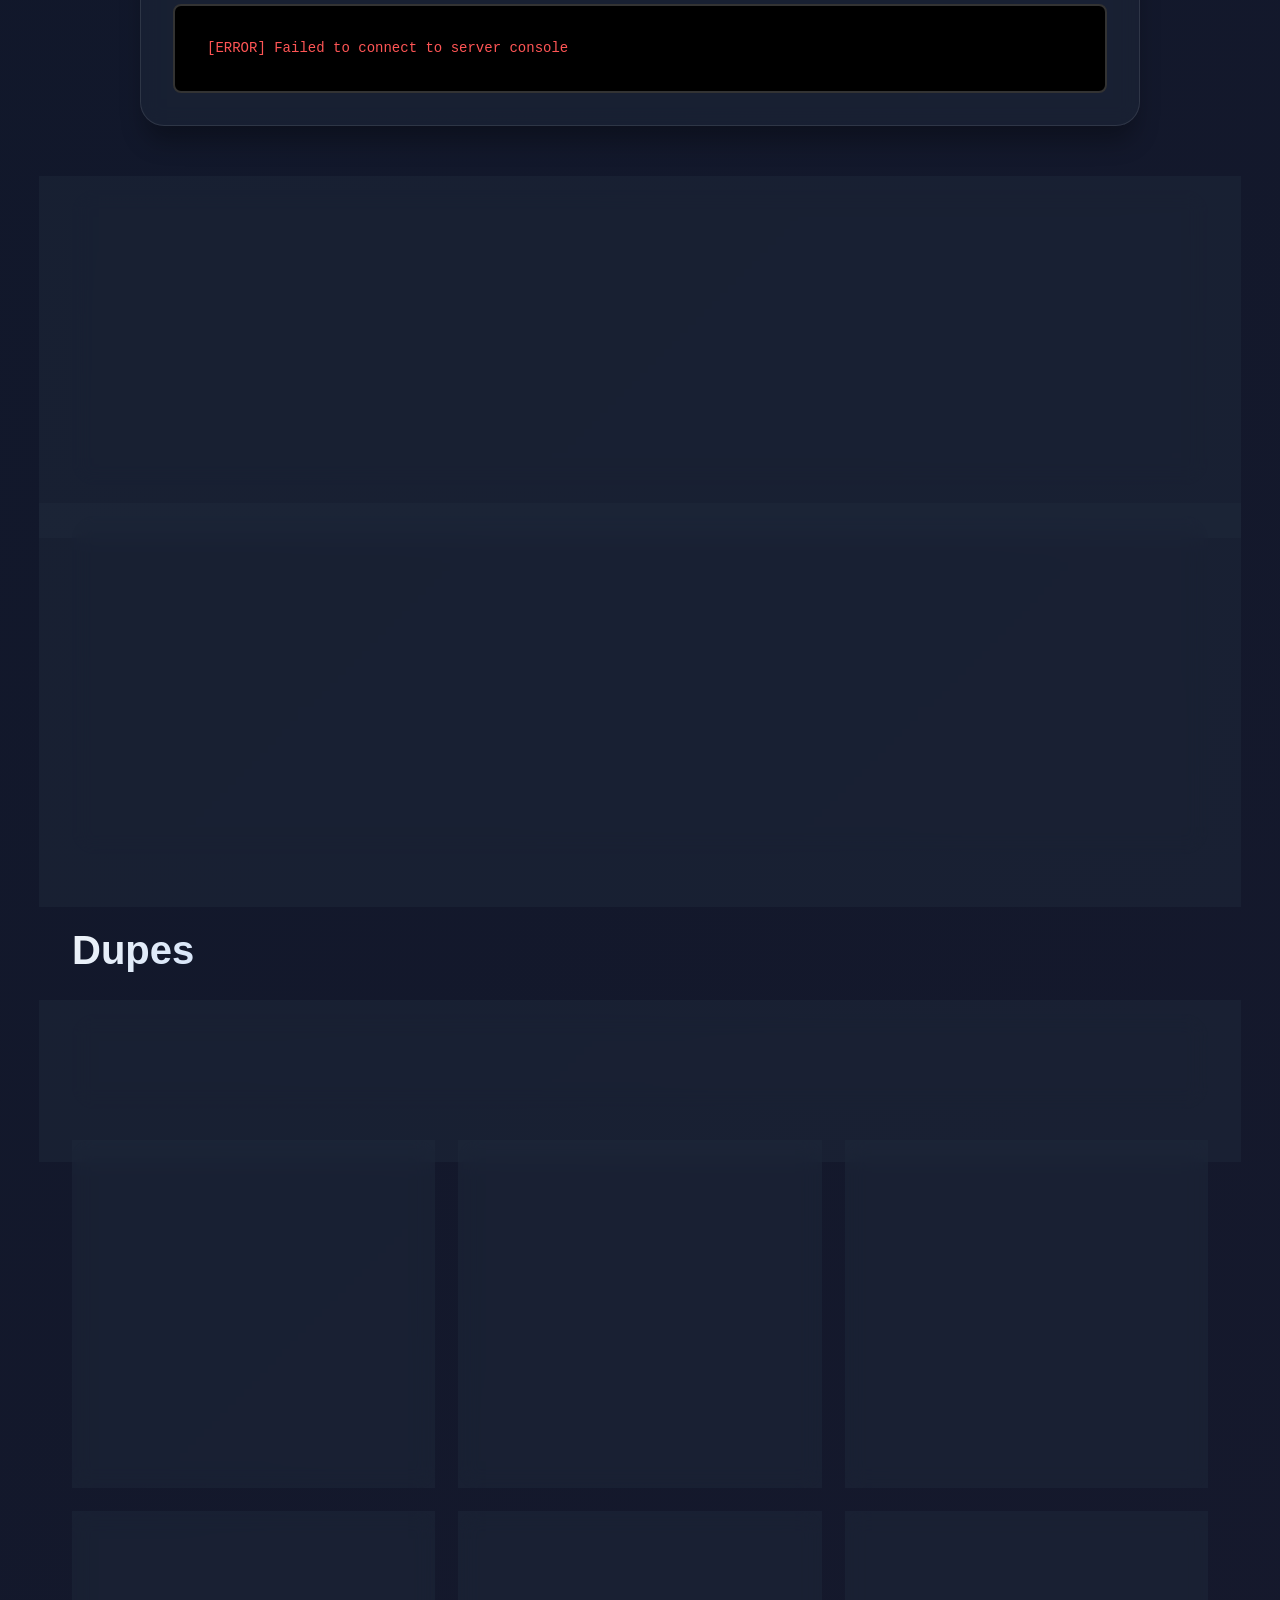
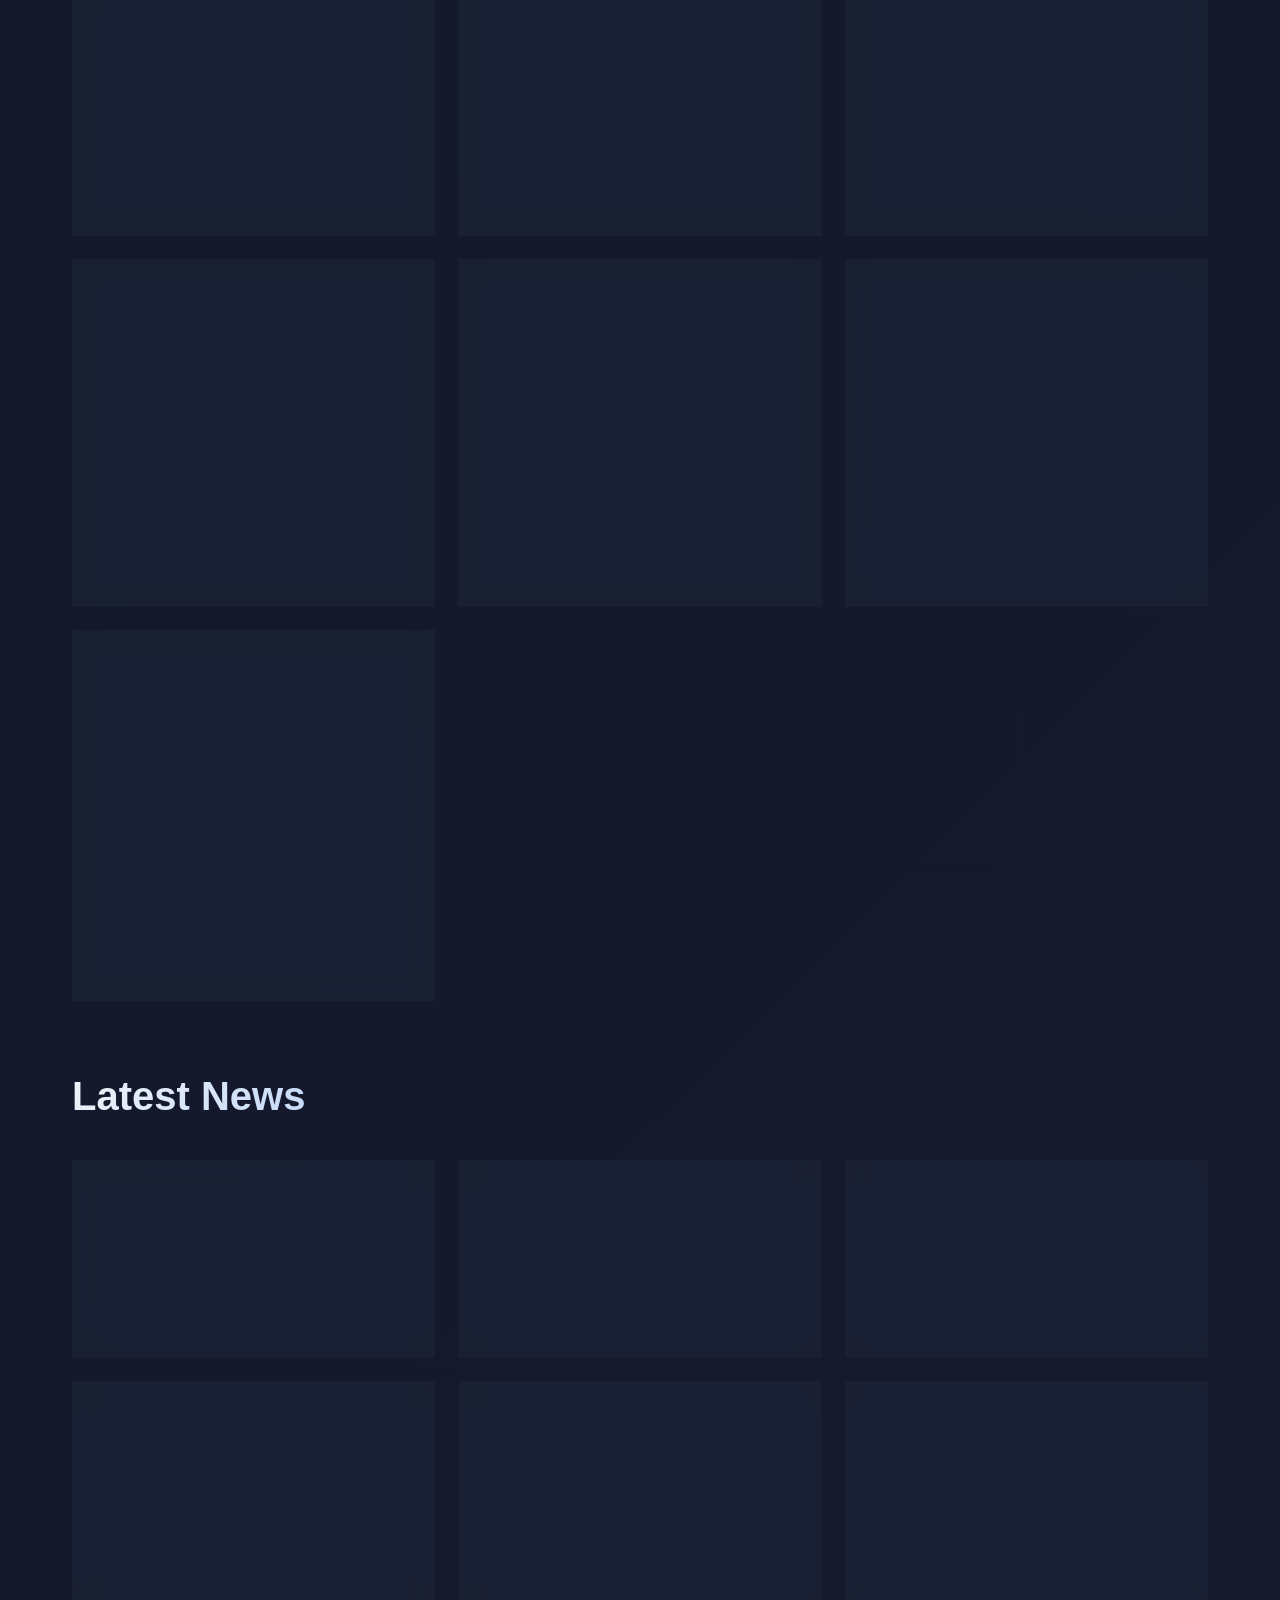
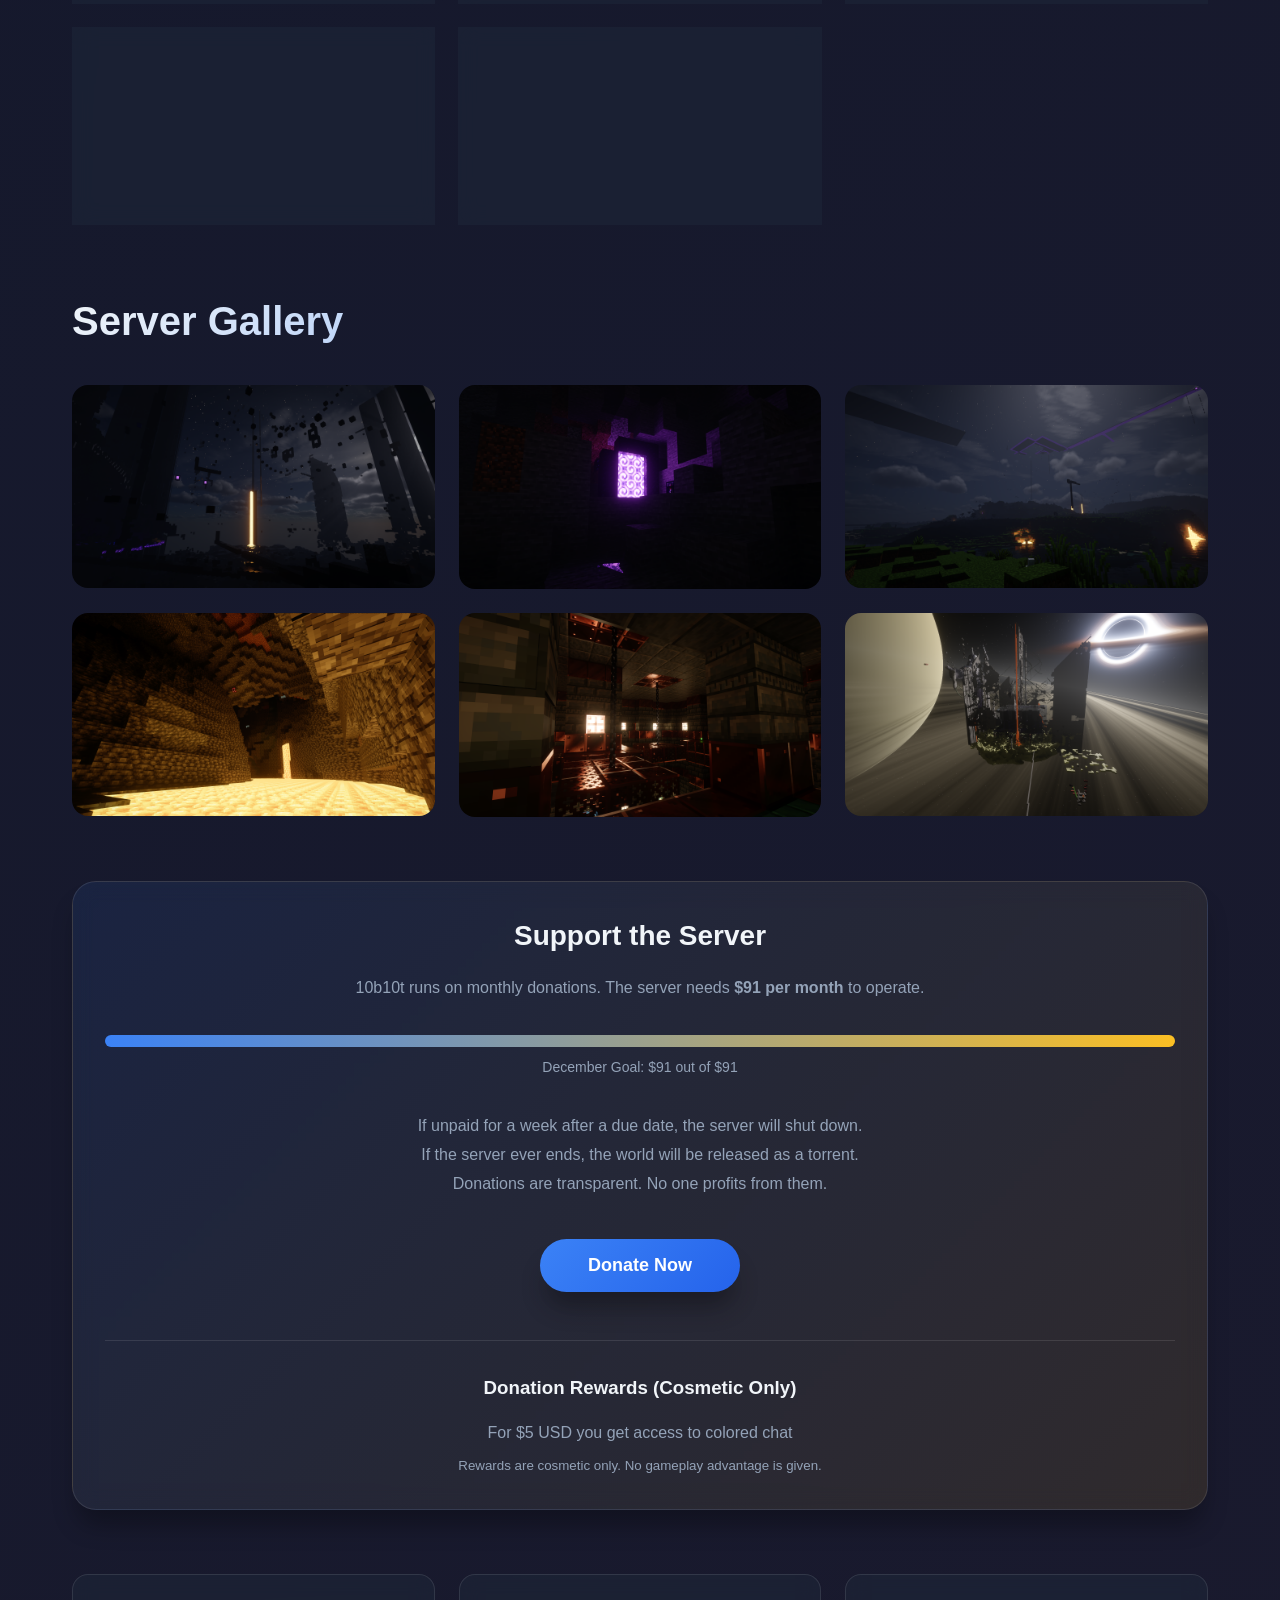
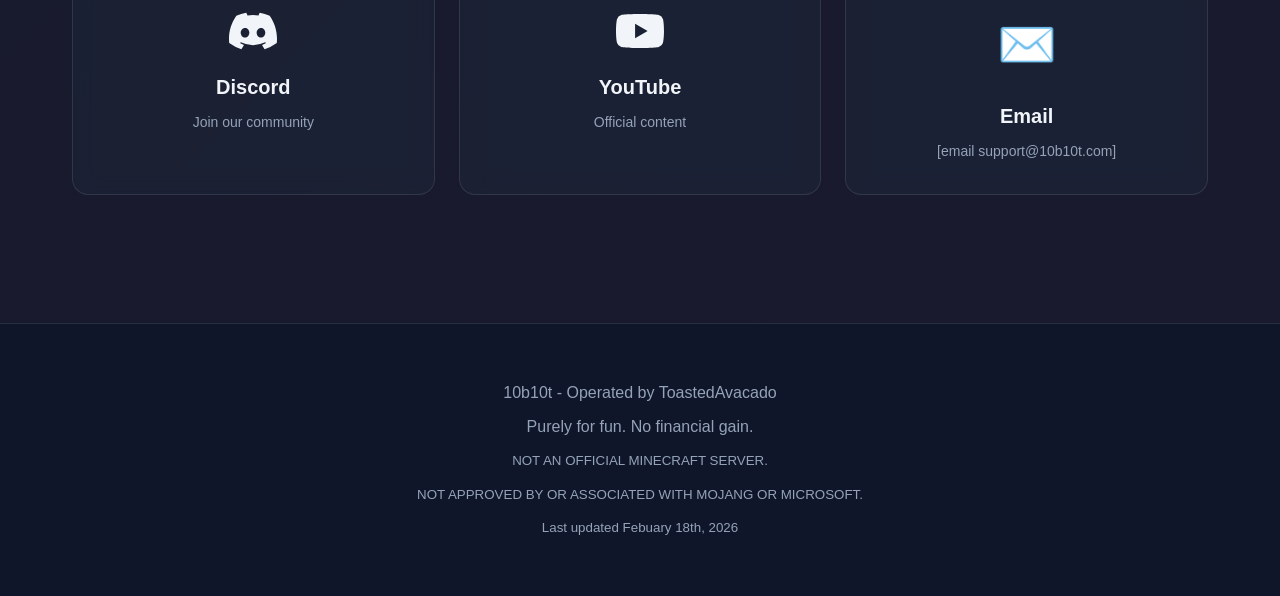
==== commit 9f6aa858: "Fix formatting issues in duplication instructions" ====
--- a/index.html
+++ b/index.html
@@ -136,7 +136,7 @@
                     <ol class="dupe-steps">
                         <li>Combine or rename items in an anvil as normal.</li>
                         <li>Keep using a damaged anvil until it is about to break.</li>
-                        <li>Take the result on the same use the anvil breaks &mdash; you keep the item and get a copy.</li>
+                        <li>Take the result on the same use the anvil breaks you keep the item and get a copy.</li>
                     </ol>
                 </article>
 
@@ -149,7 +149,7 @@
                     <ol class="dupe-steps">
                         <li>Drop the item you want to dupe on the ground.</li>
                         <li>Cast so the hook lands on the dropped item.</li>
-                        <li>Reel it in &mdash; you get the item plus a copy. (15s cooldown.)</li>
+                        <li>Reel it in you get the item plus a copy. (15s cooldown.)</li>
                     </ol>
                 </article>
 
@@ -240,7 +240,7 @@
                     <ol class="dupe-steps">
                         <li>Drop the item you want to dupe.</li>
                         <li>Log out within 10 seconds.</li>
-                        <li>Log back in &mdash; a duplicate is added to your inventory. (30s cooldown.)</li>
+                        <li>Log back in a duplicate is added to your inventory. (30s cooldown.)</li>
                     </ol>
                 </article>
 
@@ -253,7 +253,7 @@
                     <ol class="dupe-steps">
                         <li>Build a hopper feeding a container, with a piston clock pulsing next to the hopper.</li>
                         <li>Drop an item or stack so the hopper sucks it up.</li>
-                        <li>As the hopper transfers those items out, each transfer spits out a duplicate &mdash; capped at how much you dropped.</li>
+                        <li>As the hopper transfers those items out, each transfer spits out a duplicate capped at how much you dropped.</li>
                     </ol>
                 </article>
 
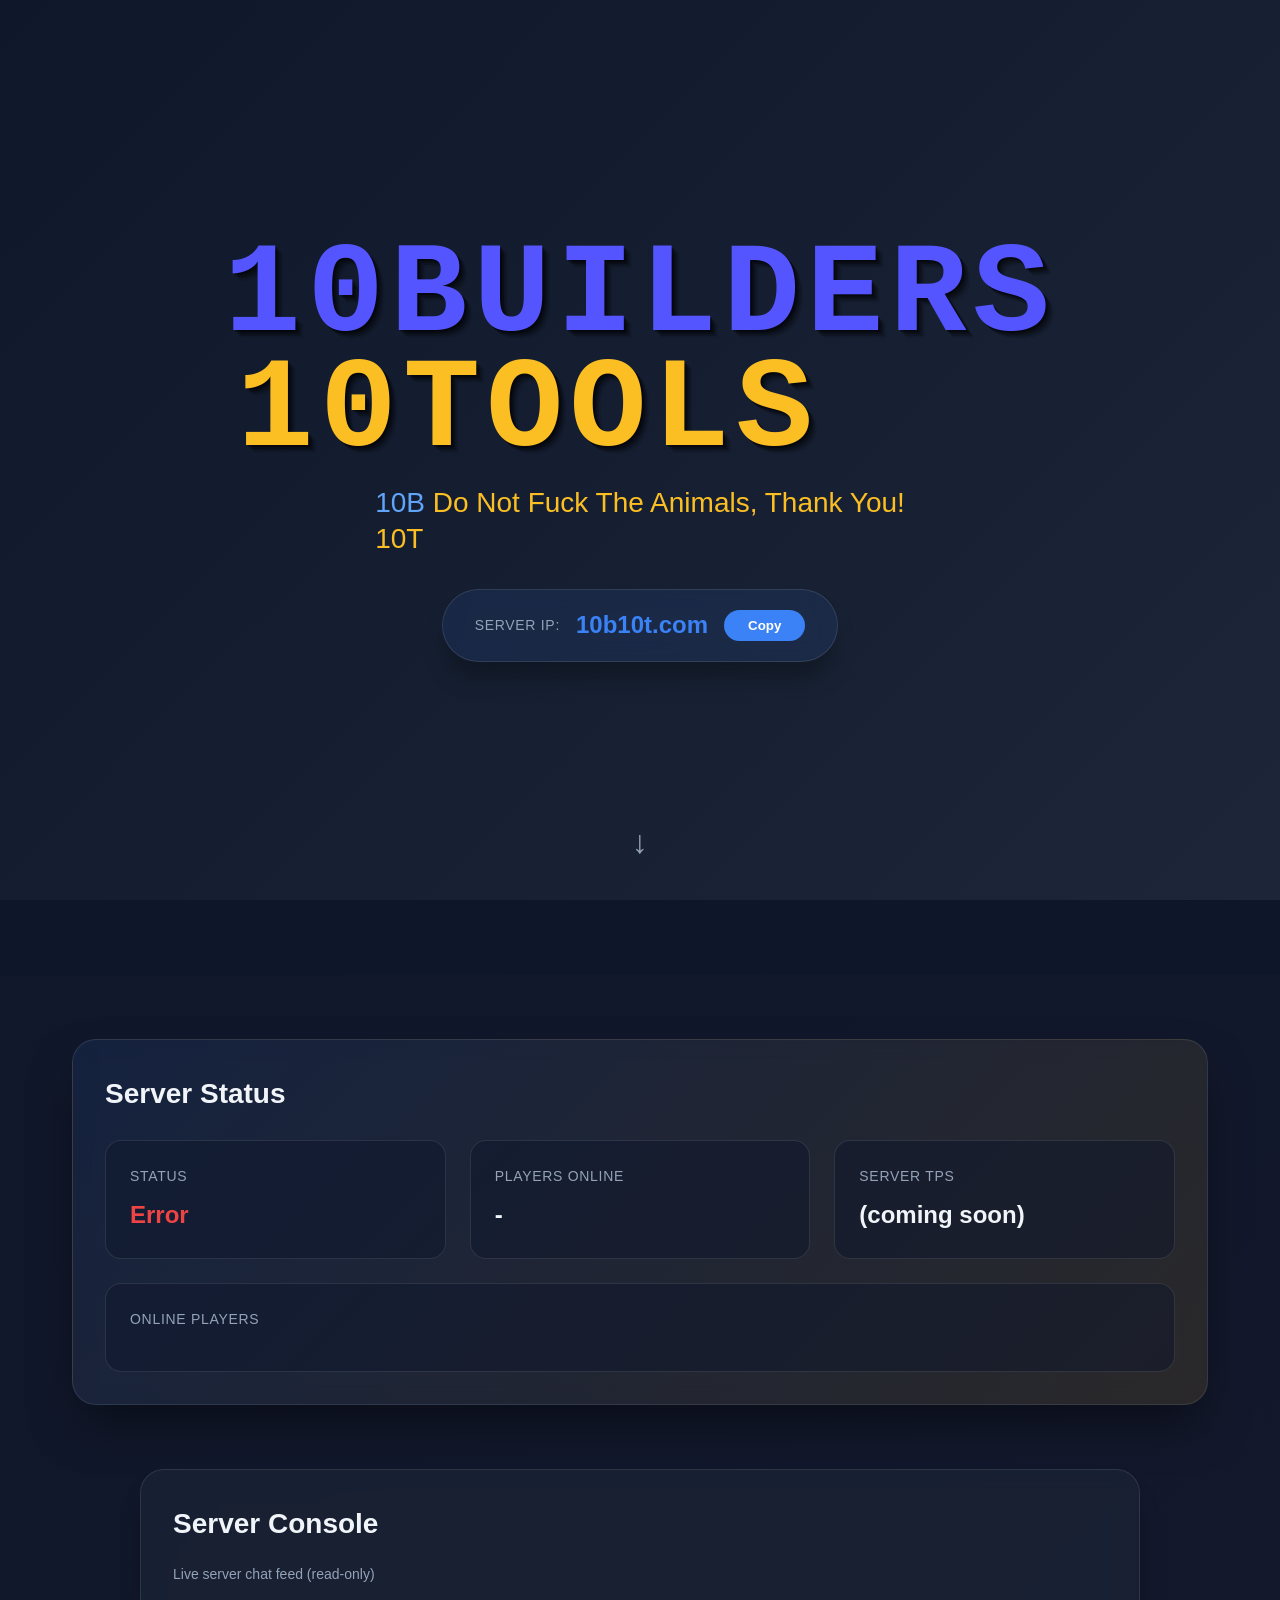
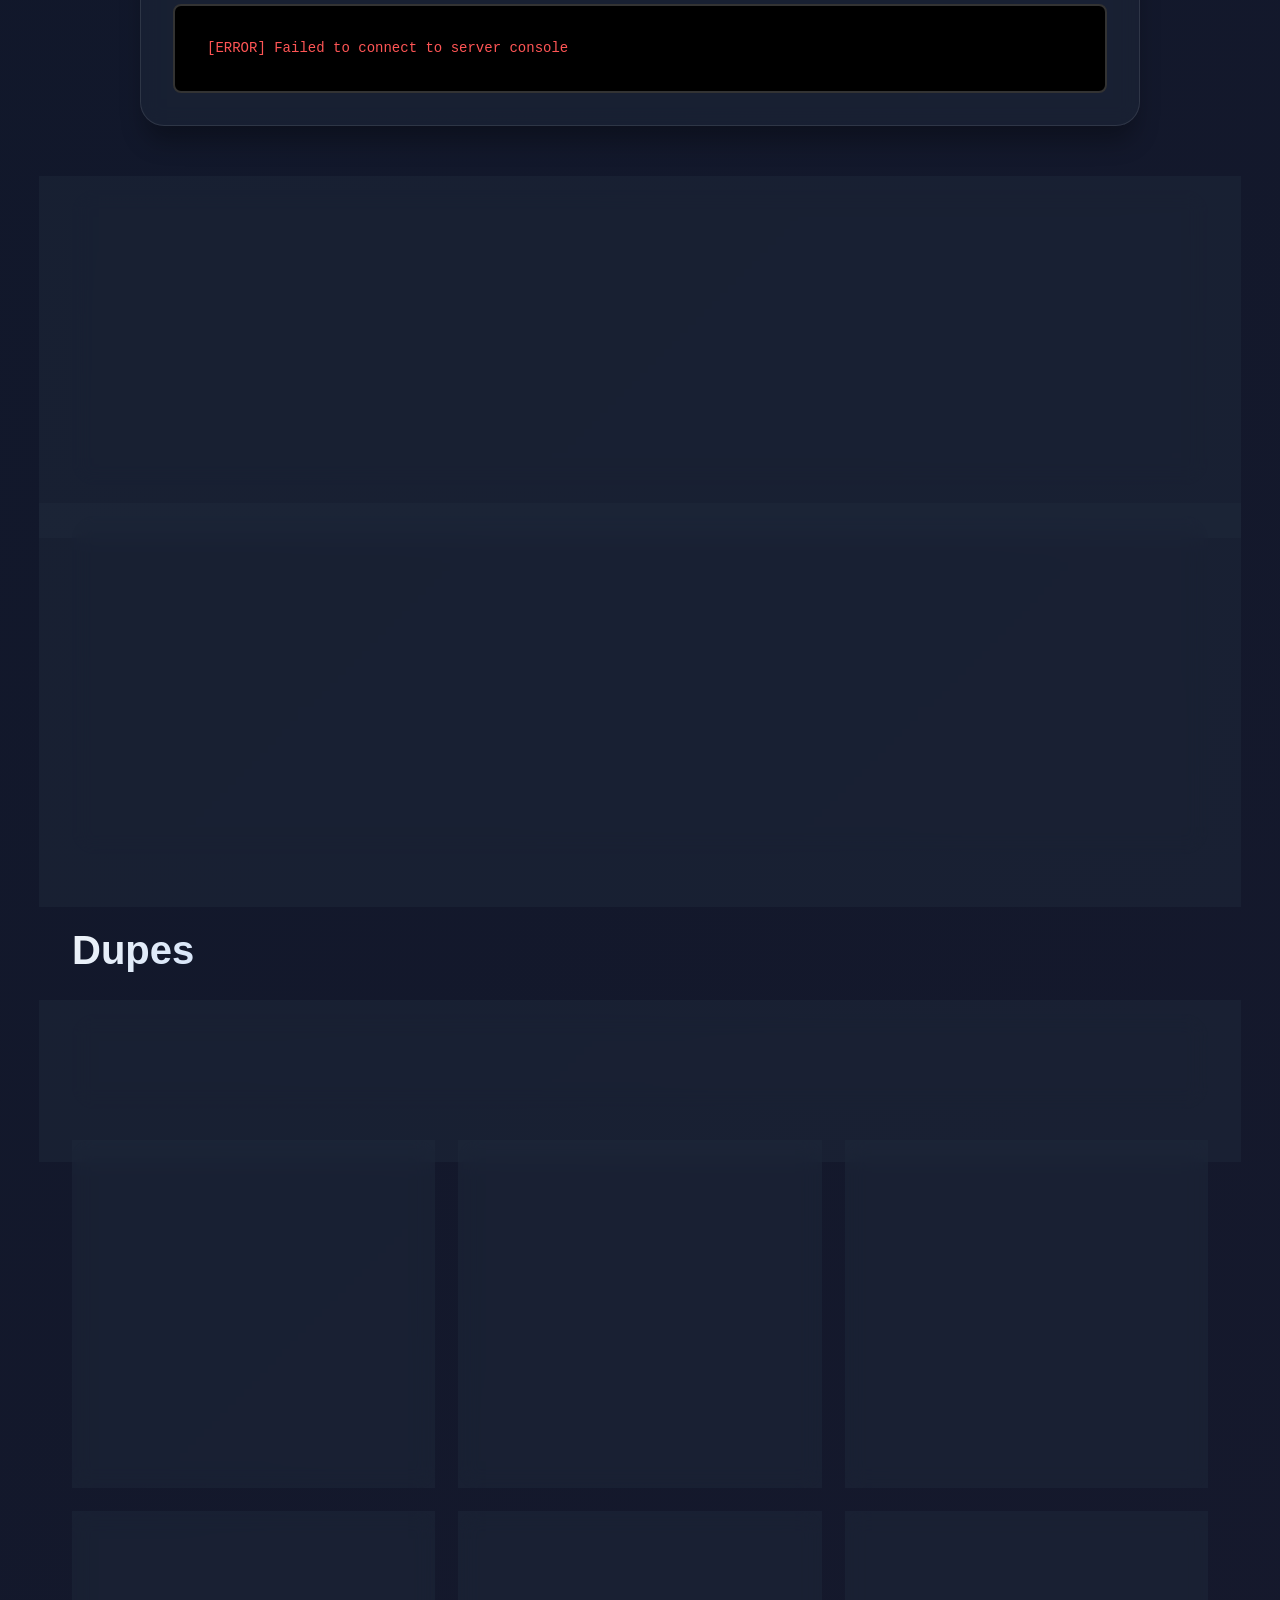
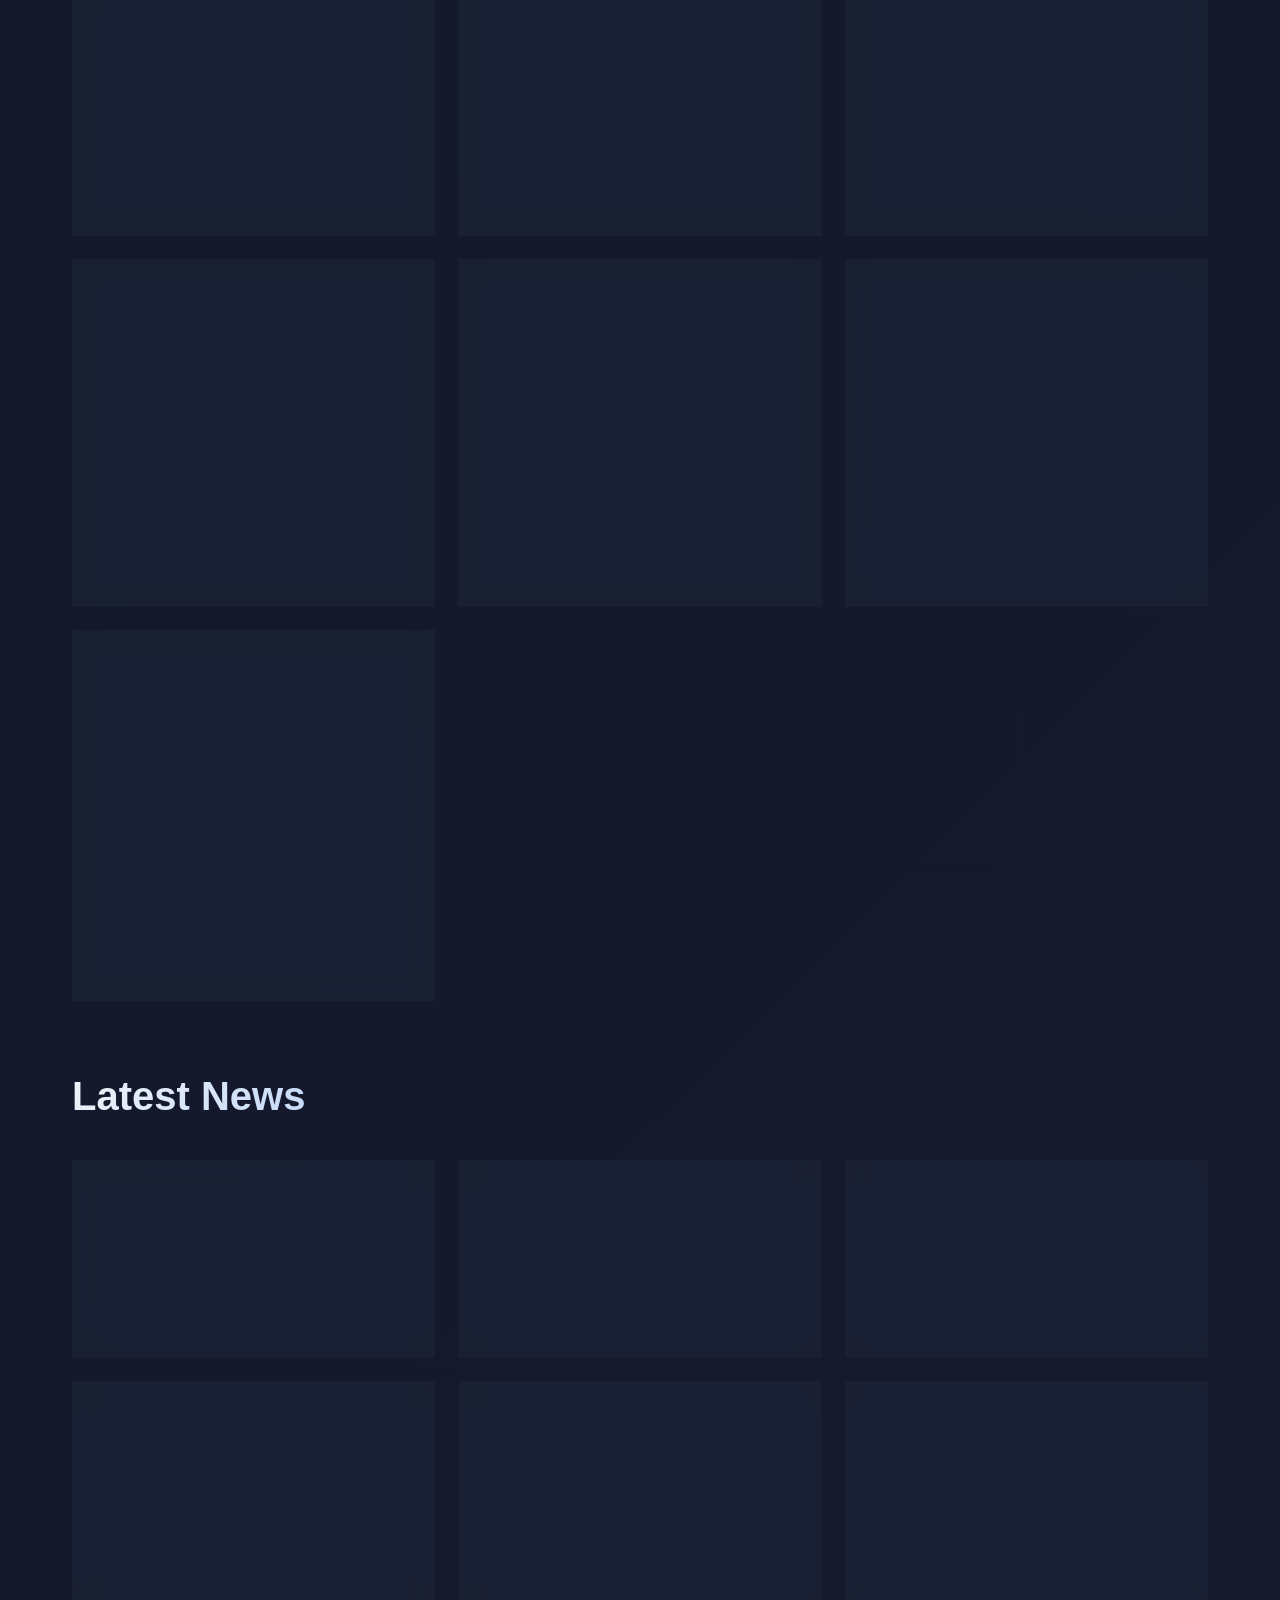
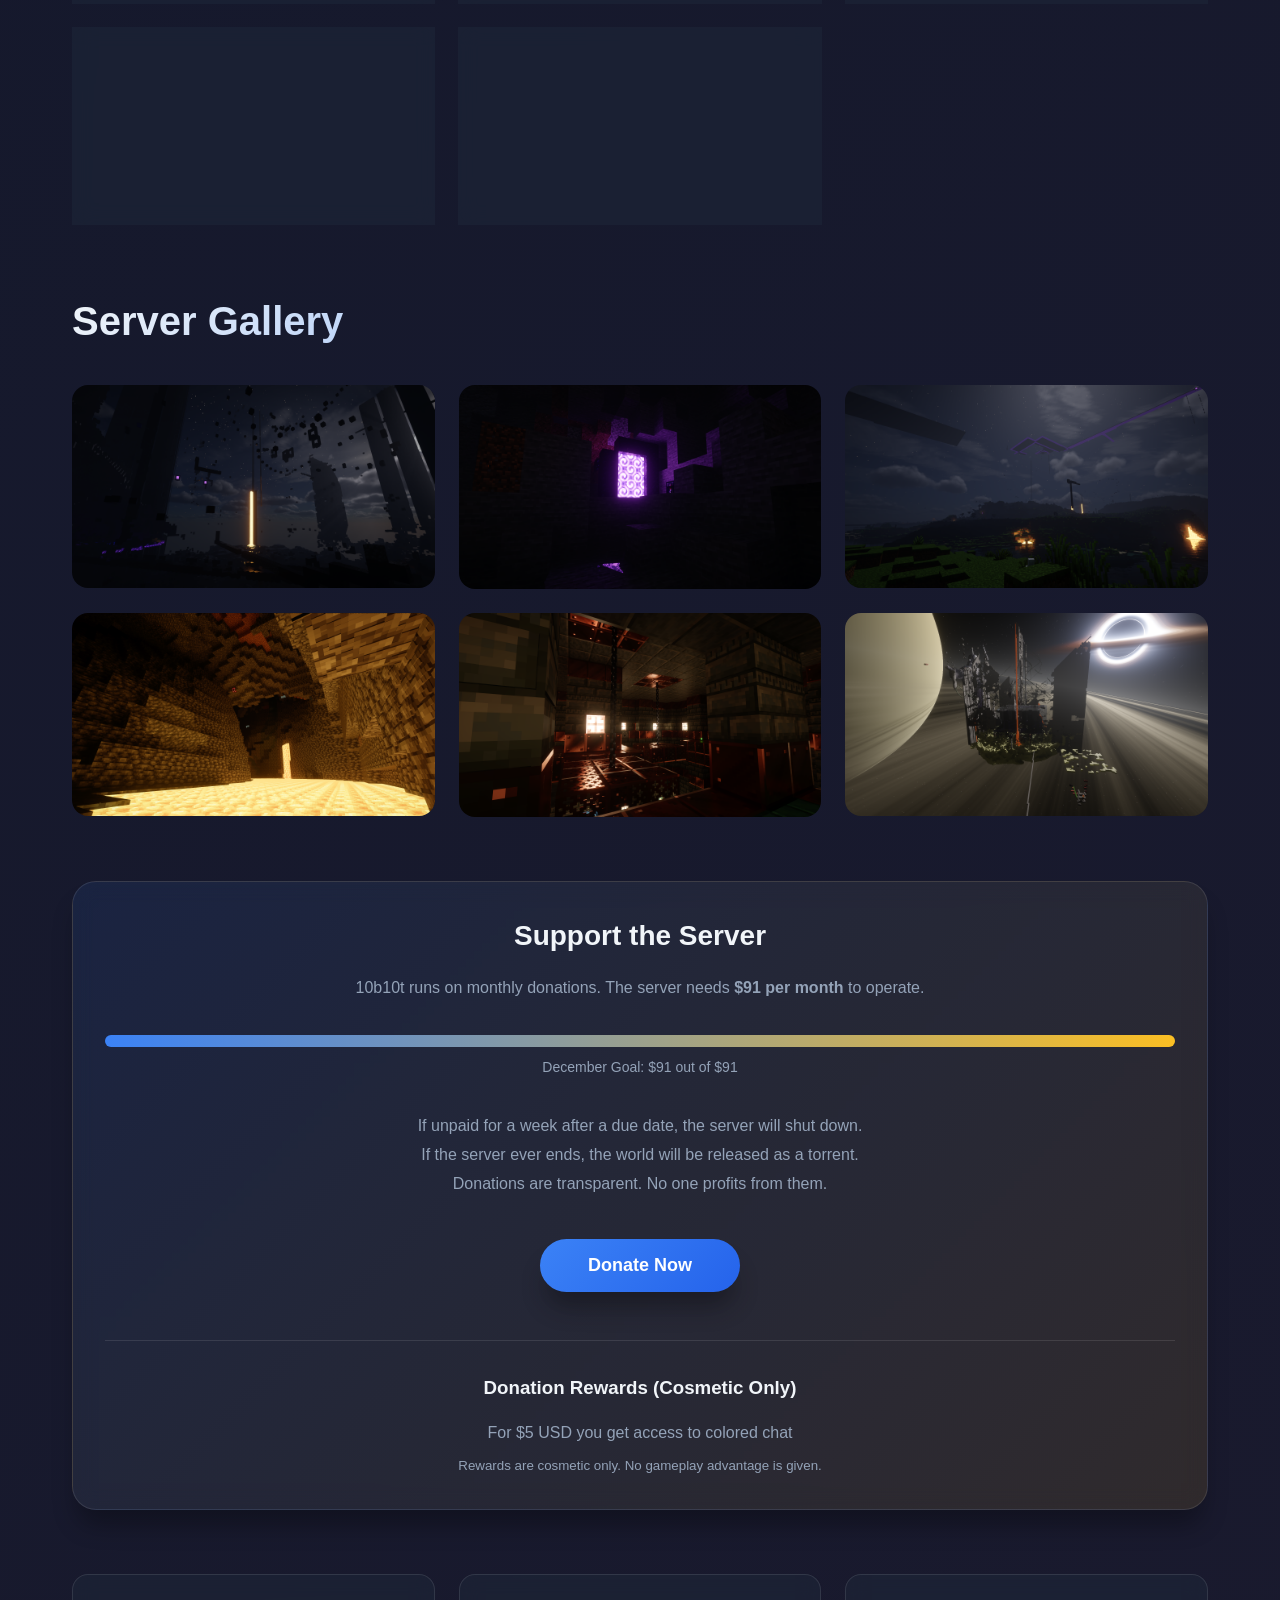
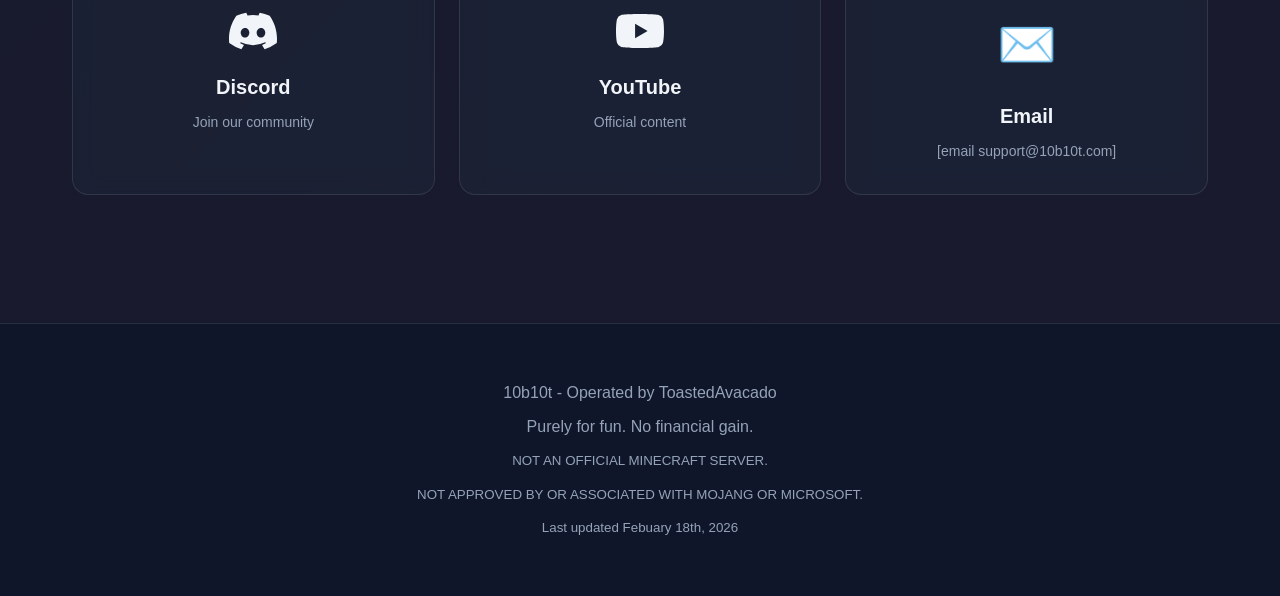
==== commit 98245138: "Update heading for Donkey and Boat article" ====
--- a/index.html
+++ b/index.html
@@ -170,7 +170,7 @@
                     <div class="dupe-head">
                         <span class="dupe-req tier-mid">4 days played</span>
                     </div>
-                    <h3>Donkey &amp; Boat</h3>
+                    <h3>Donkey</h3>
                     <p>Duplicates the inventory of a chest-carrying donkey or mule.</p>
                     <ol class="dupe-steps">
                         <li>Load a chested donkey/mule with items, with it (or you) in a boat.</li>
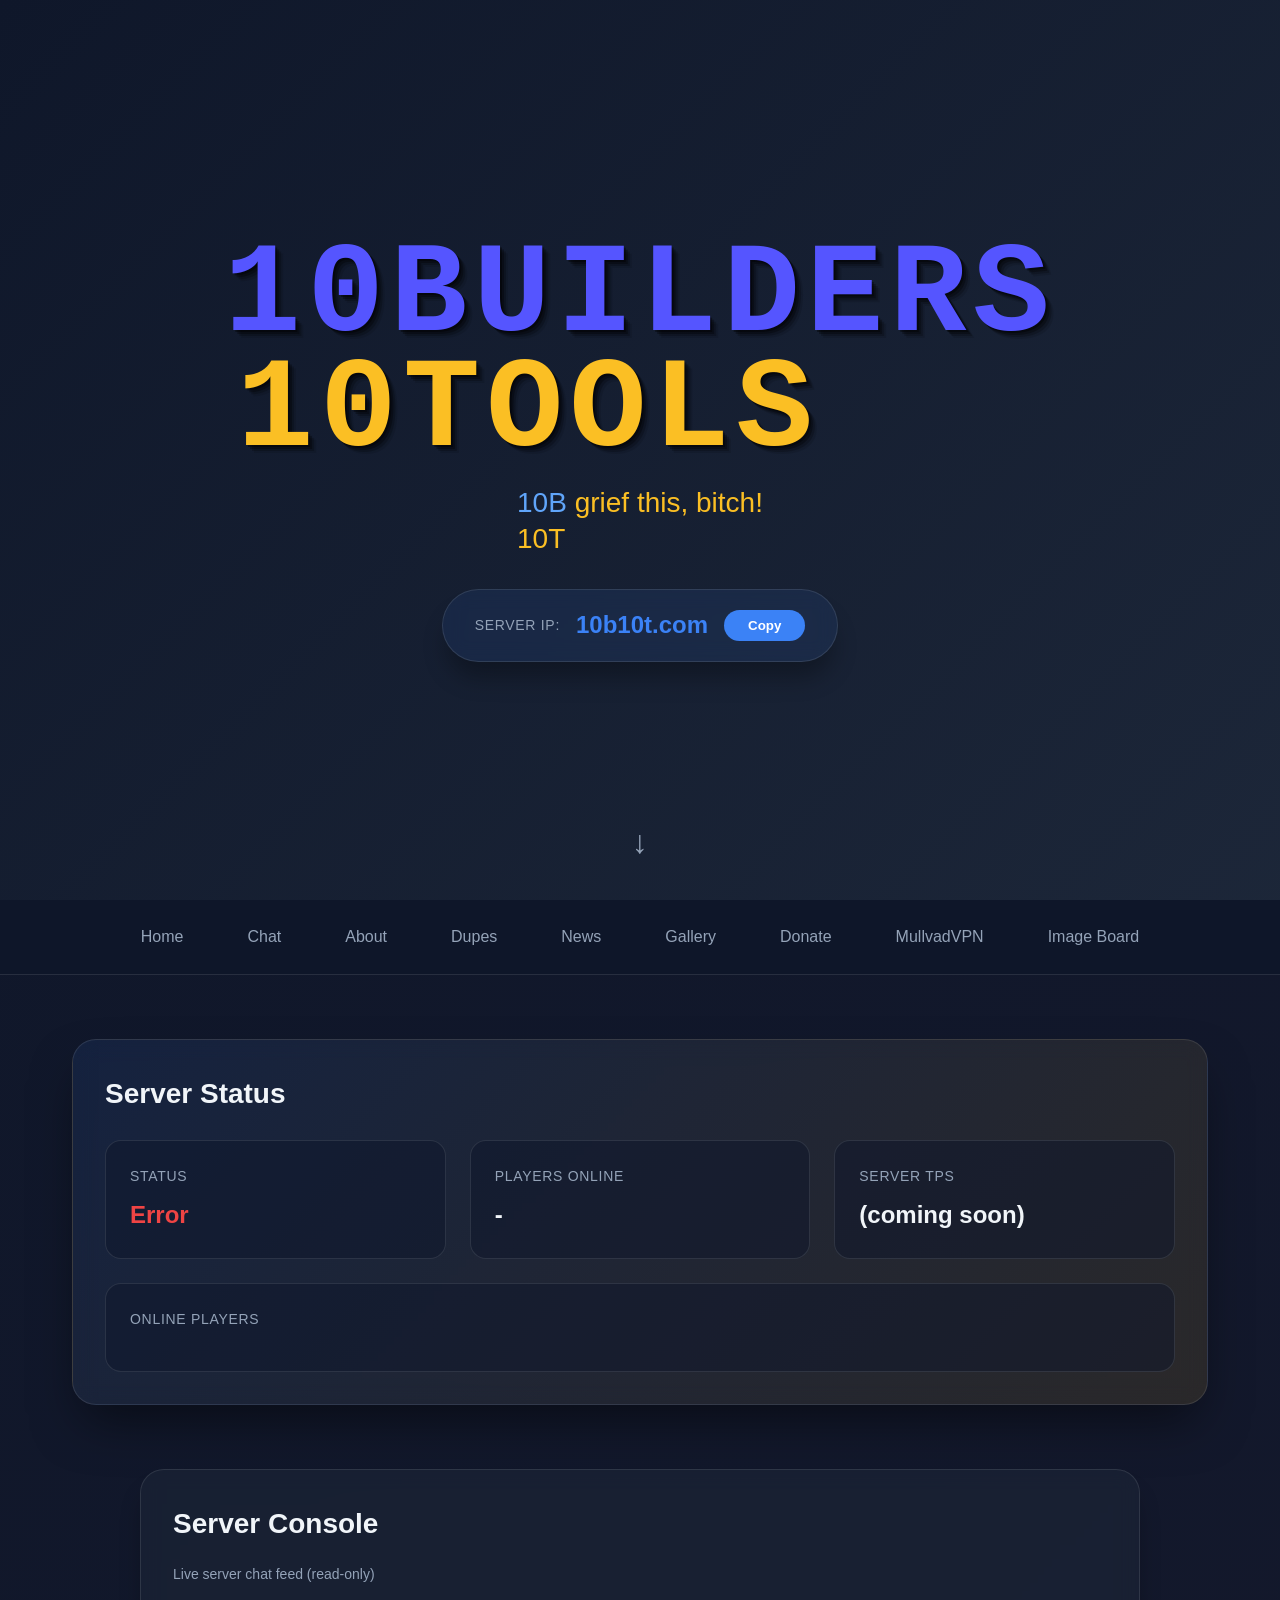
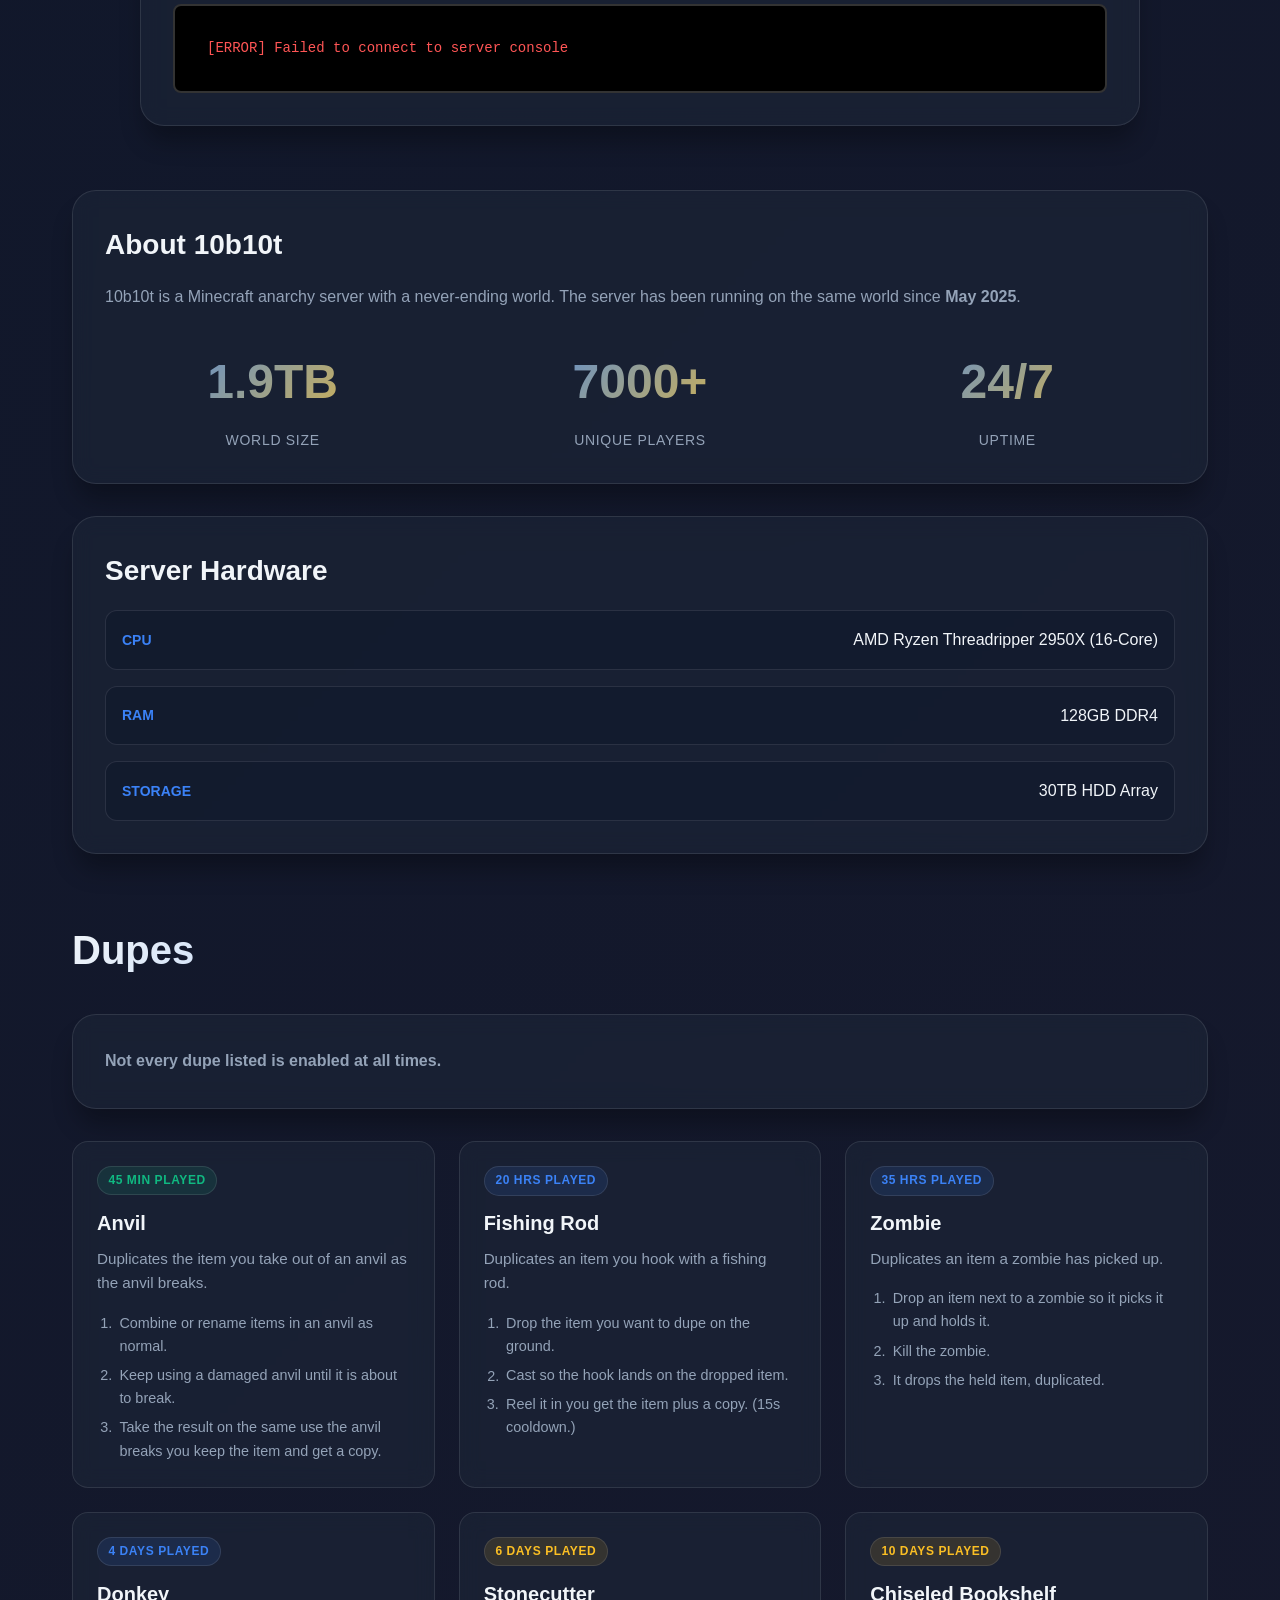
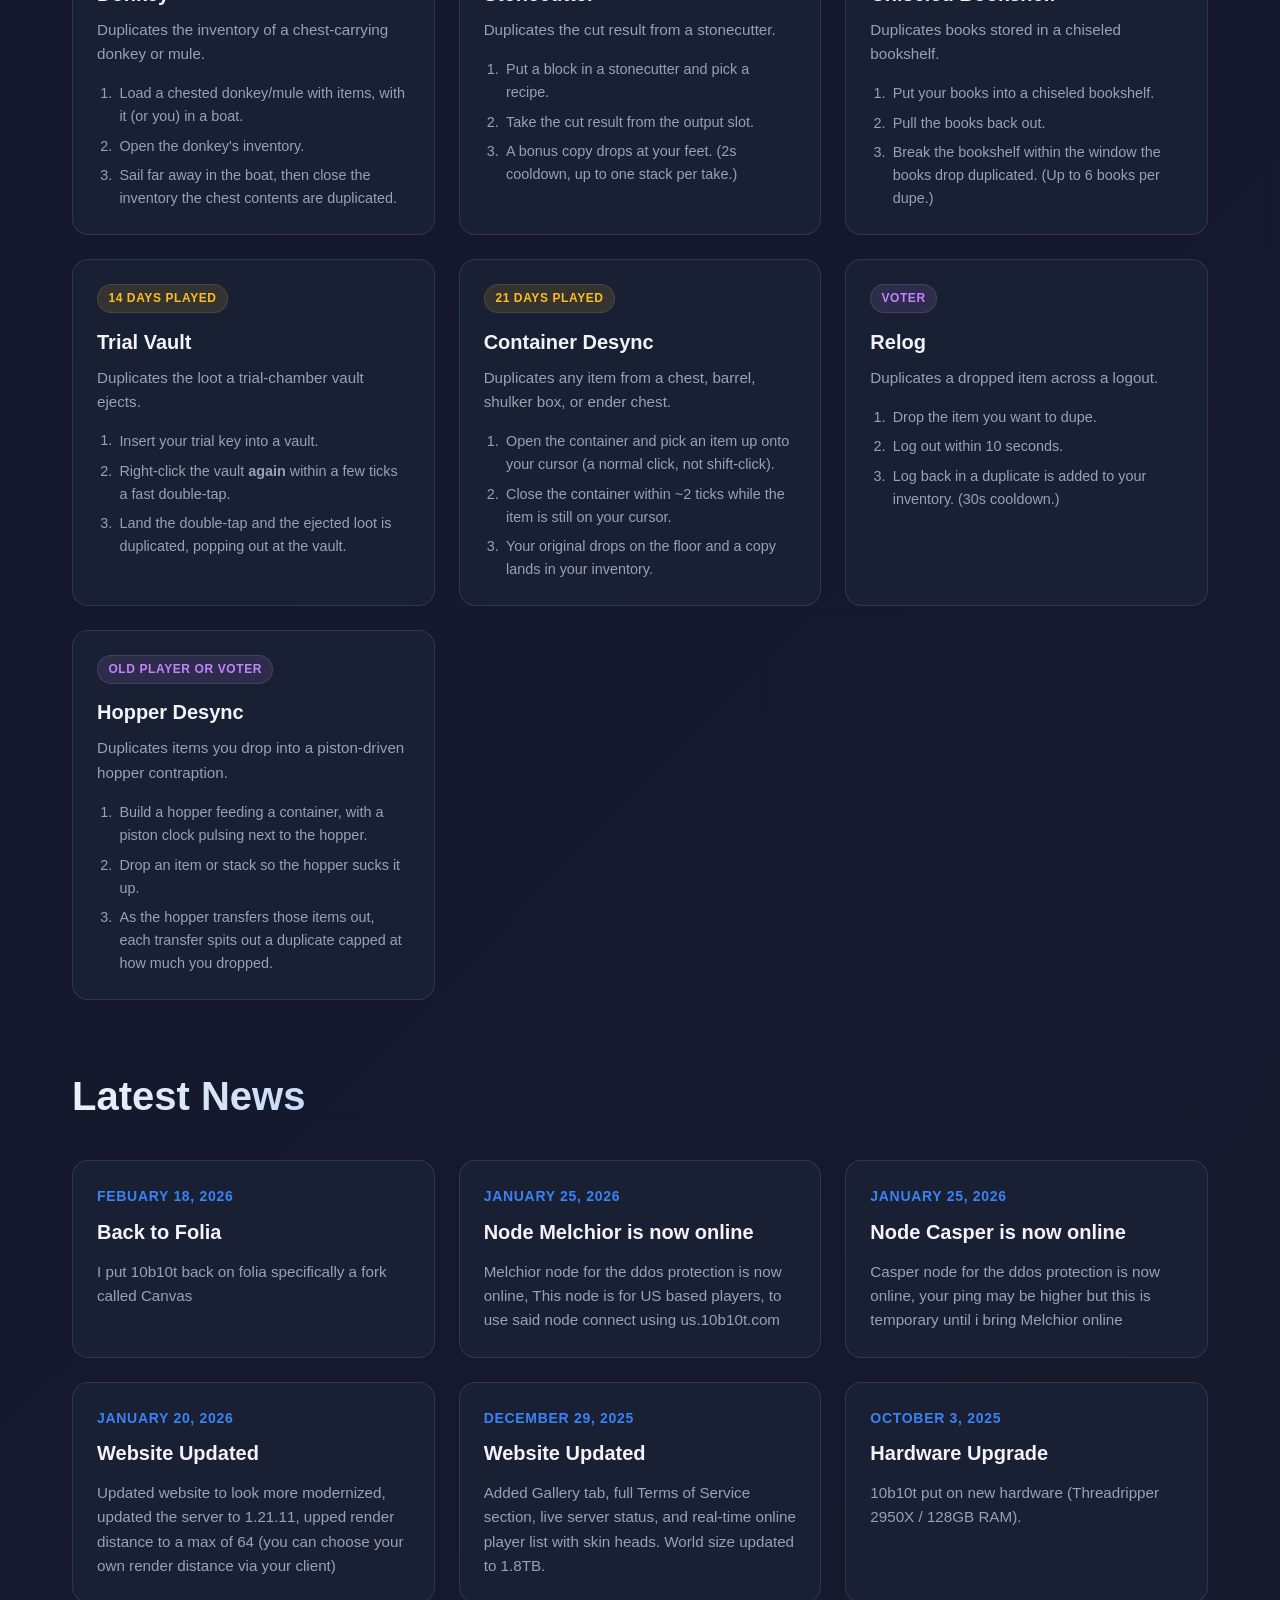
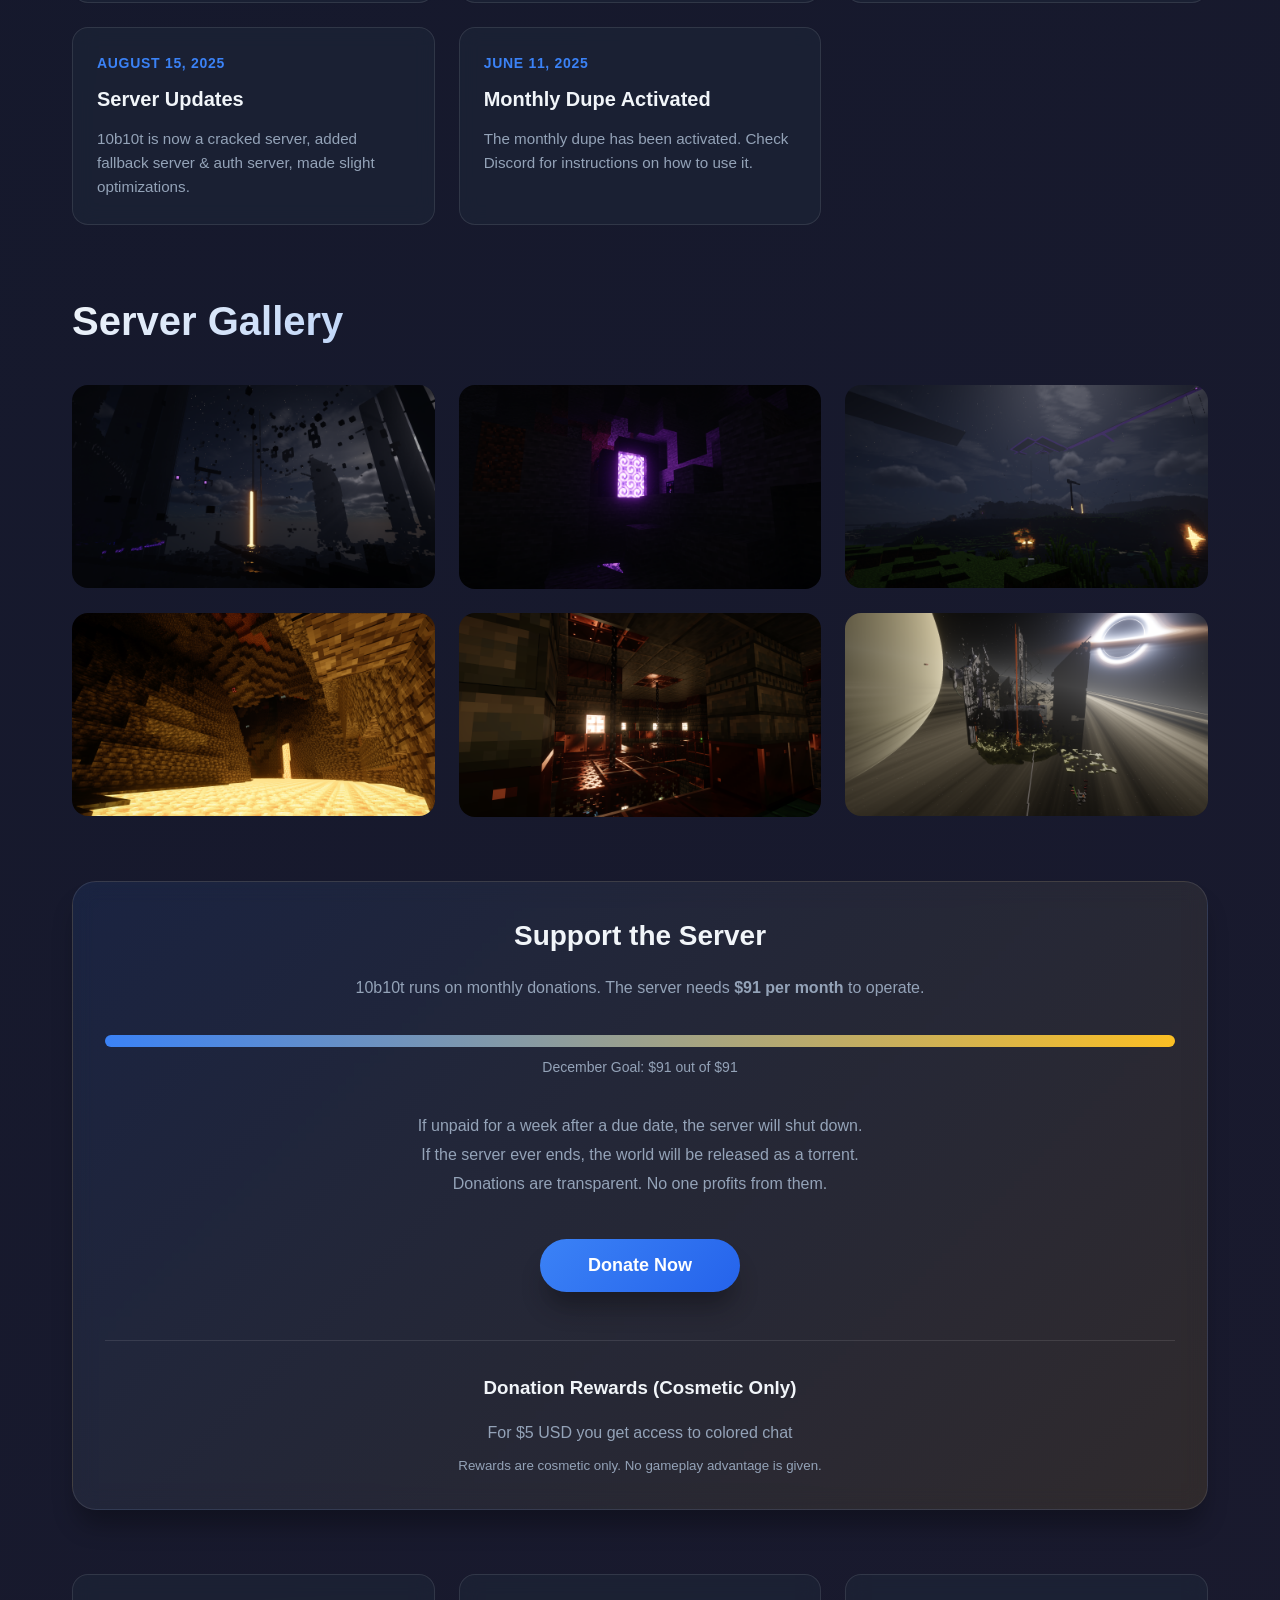
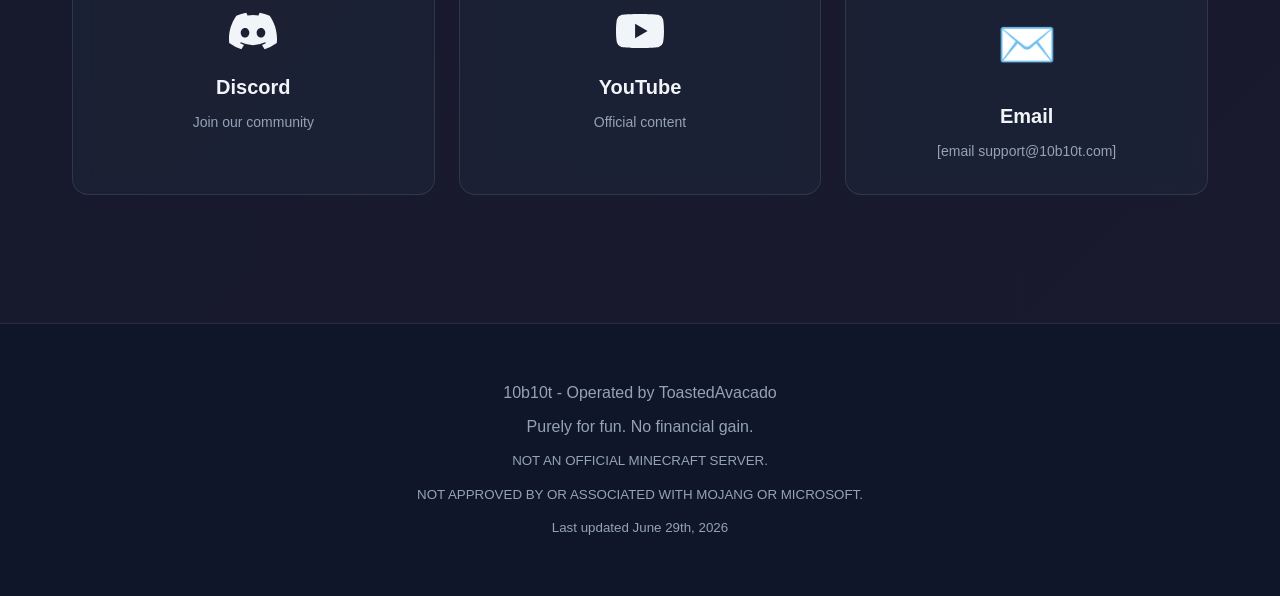
==== commit 92b15b1d: "Update index.html" ====
--- a/index.html
+++ b/index.html
@@ -377,7 +377,7 @@
             <p>Purely for fun. No financial gain.</p>
             <p><small>NOT AN OFFICIAL MINECRAFT SERVER.</small></p>
             <p><small>NOT APPROVED BY OR ASSOCIATED WITH MOJANG OR MICROSOFT.</small></p>
-            <p><small>Last updated Febuary 18th, 2026</small></p>
+            <p><small>Last updated June 29th, 2026</small></p>
         </div>
     </footer>
 
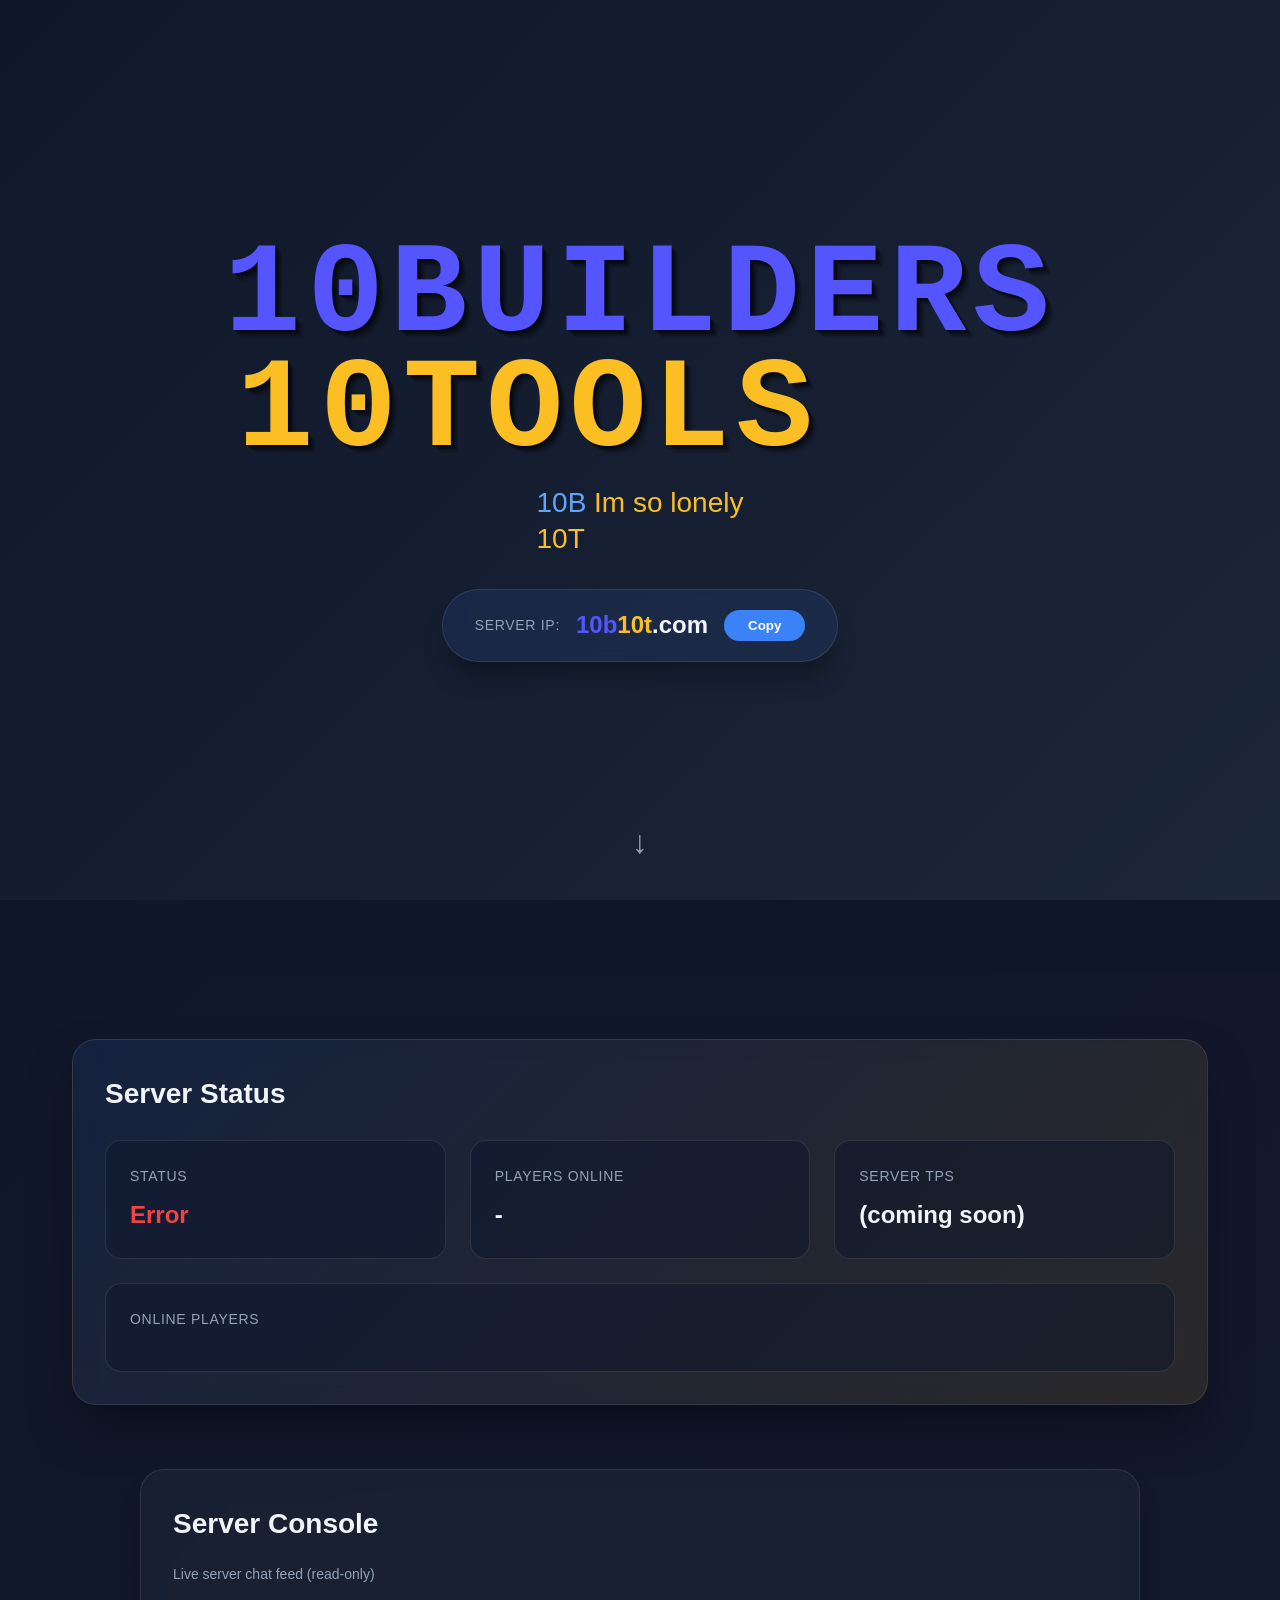
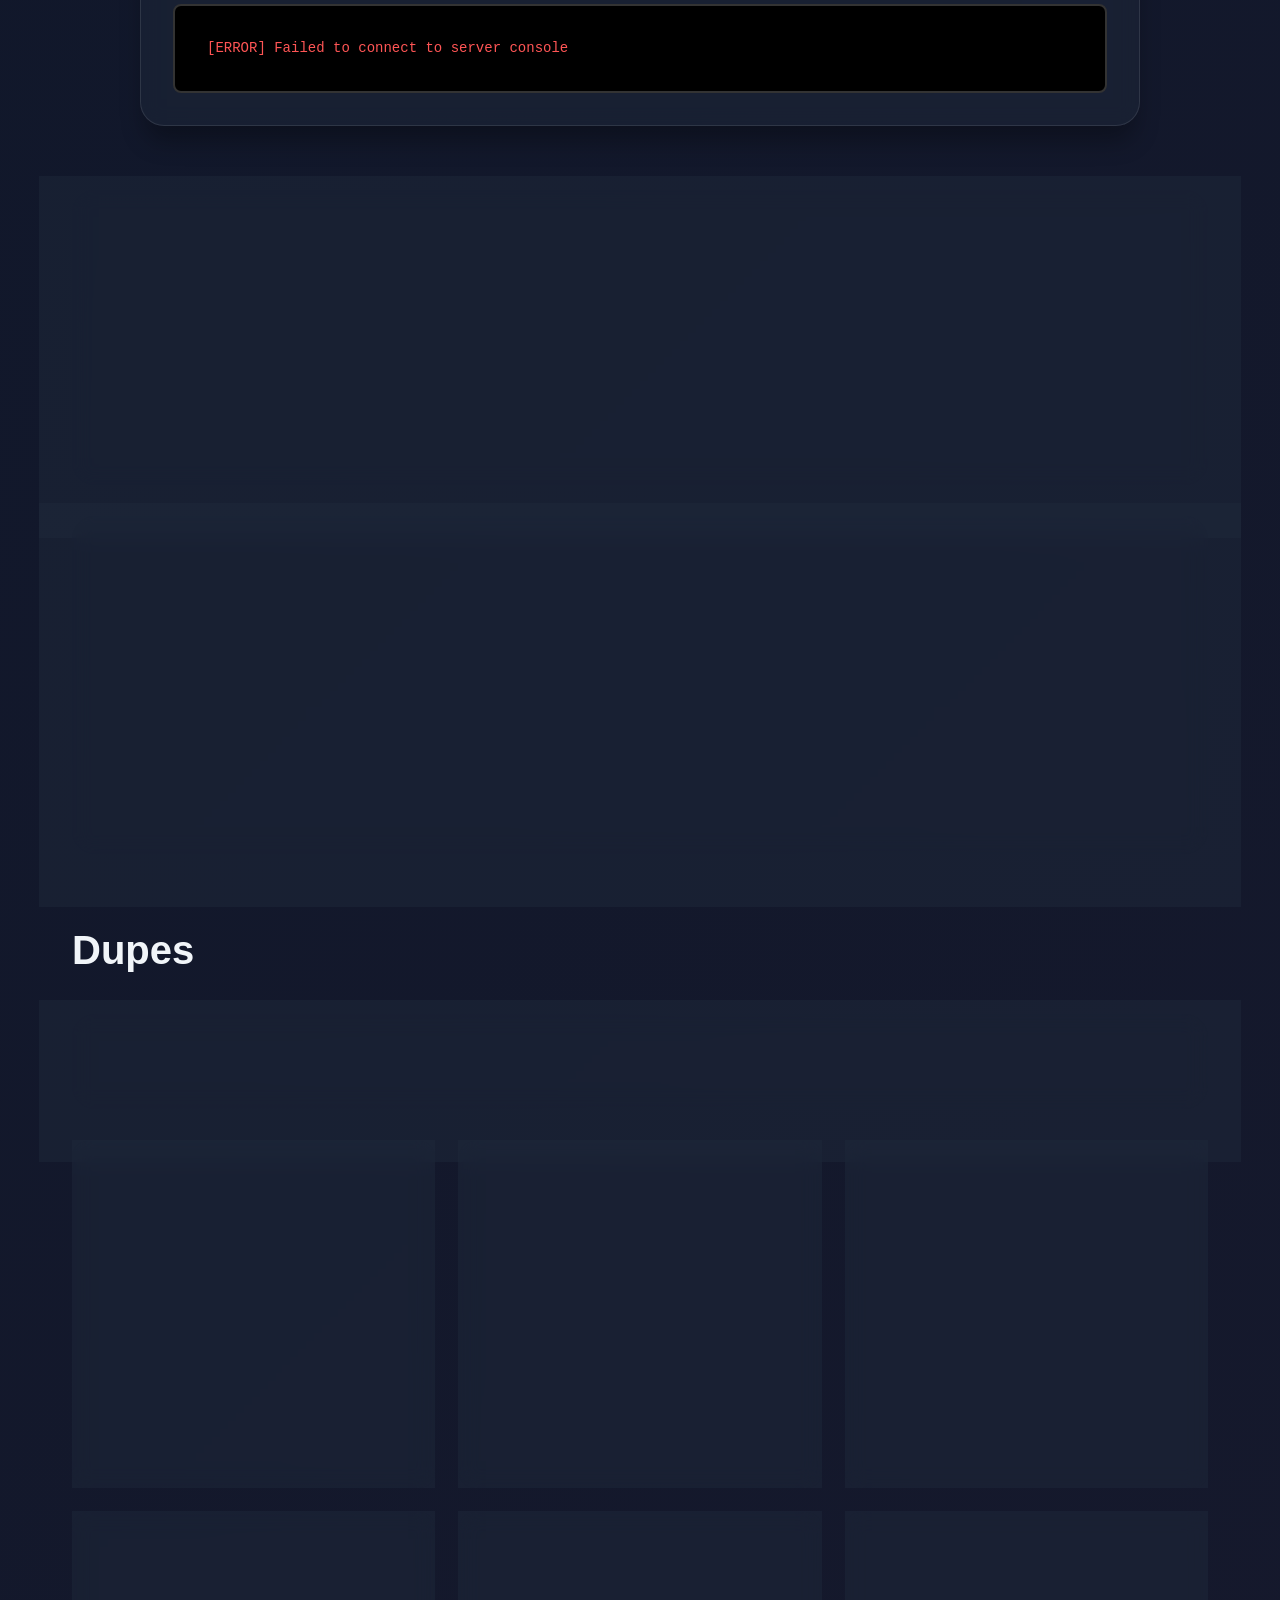
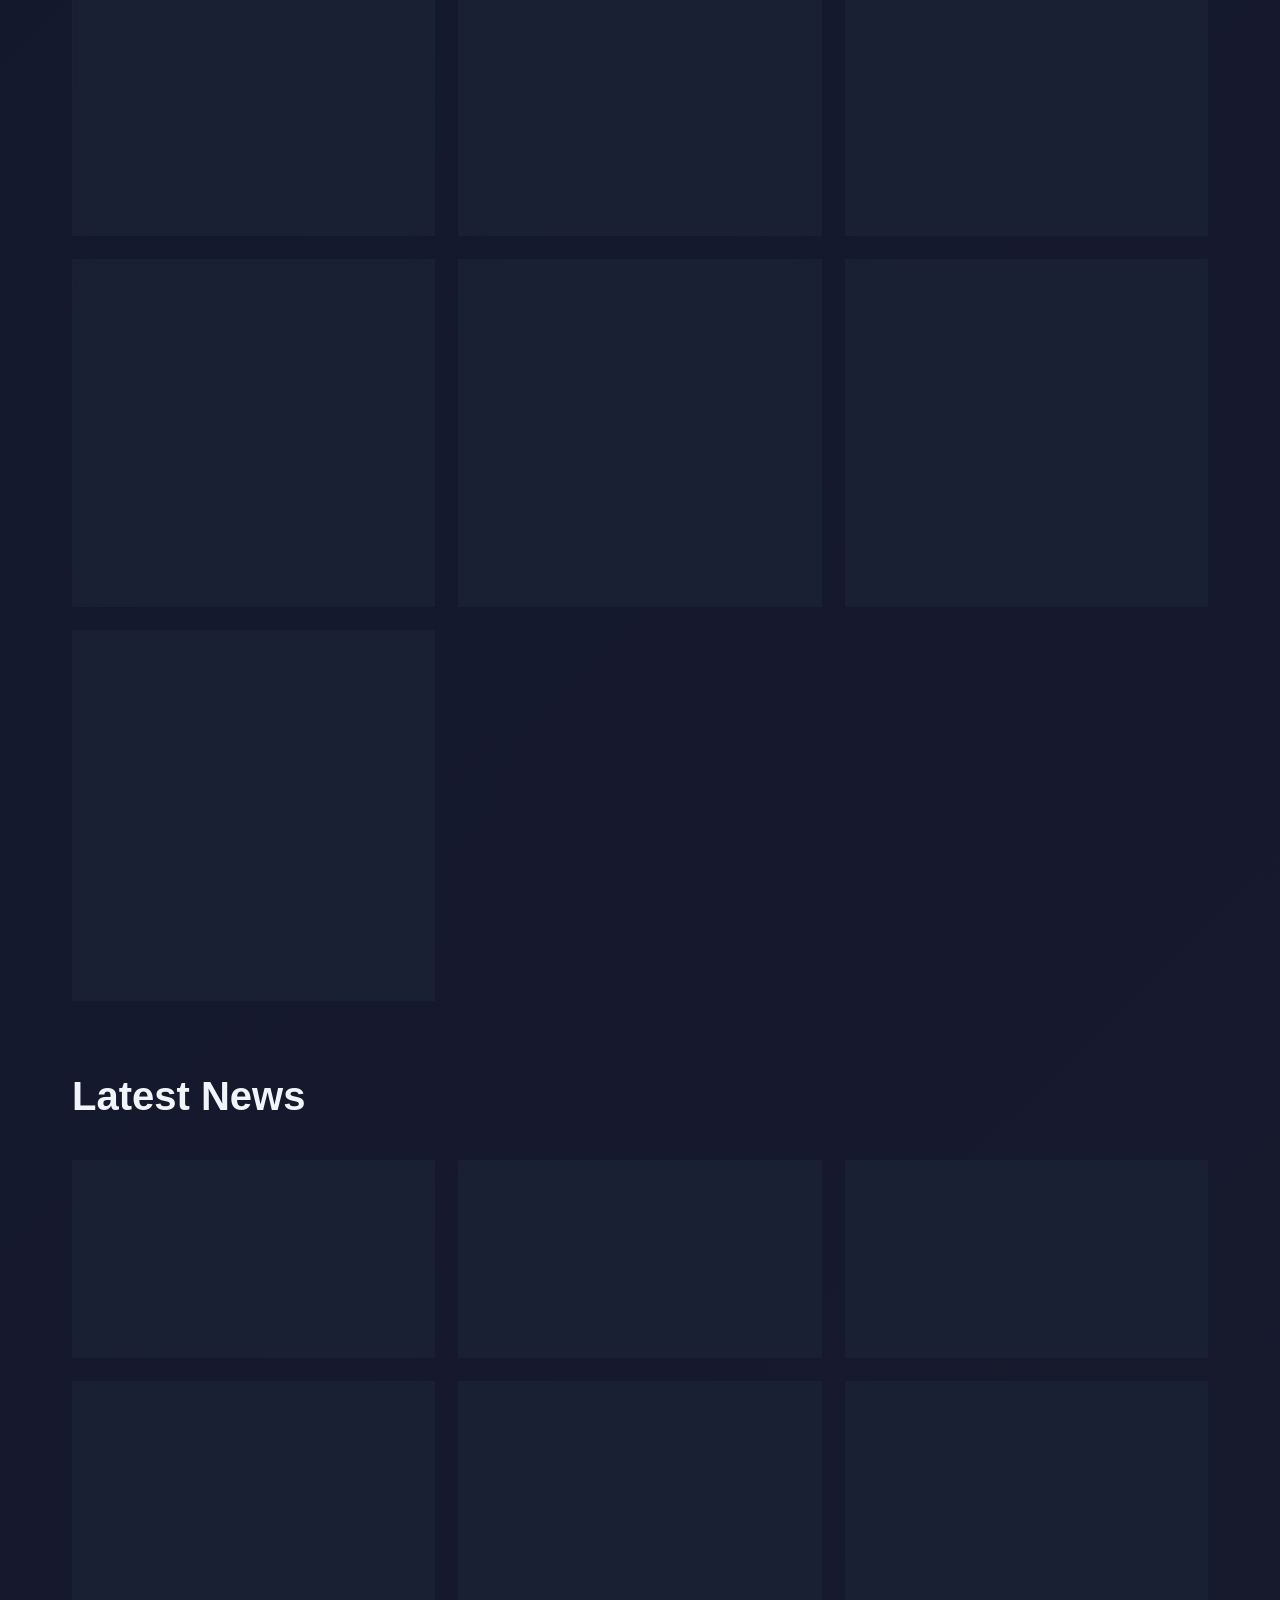
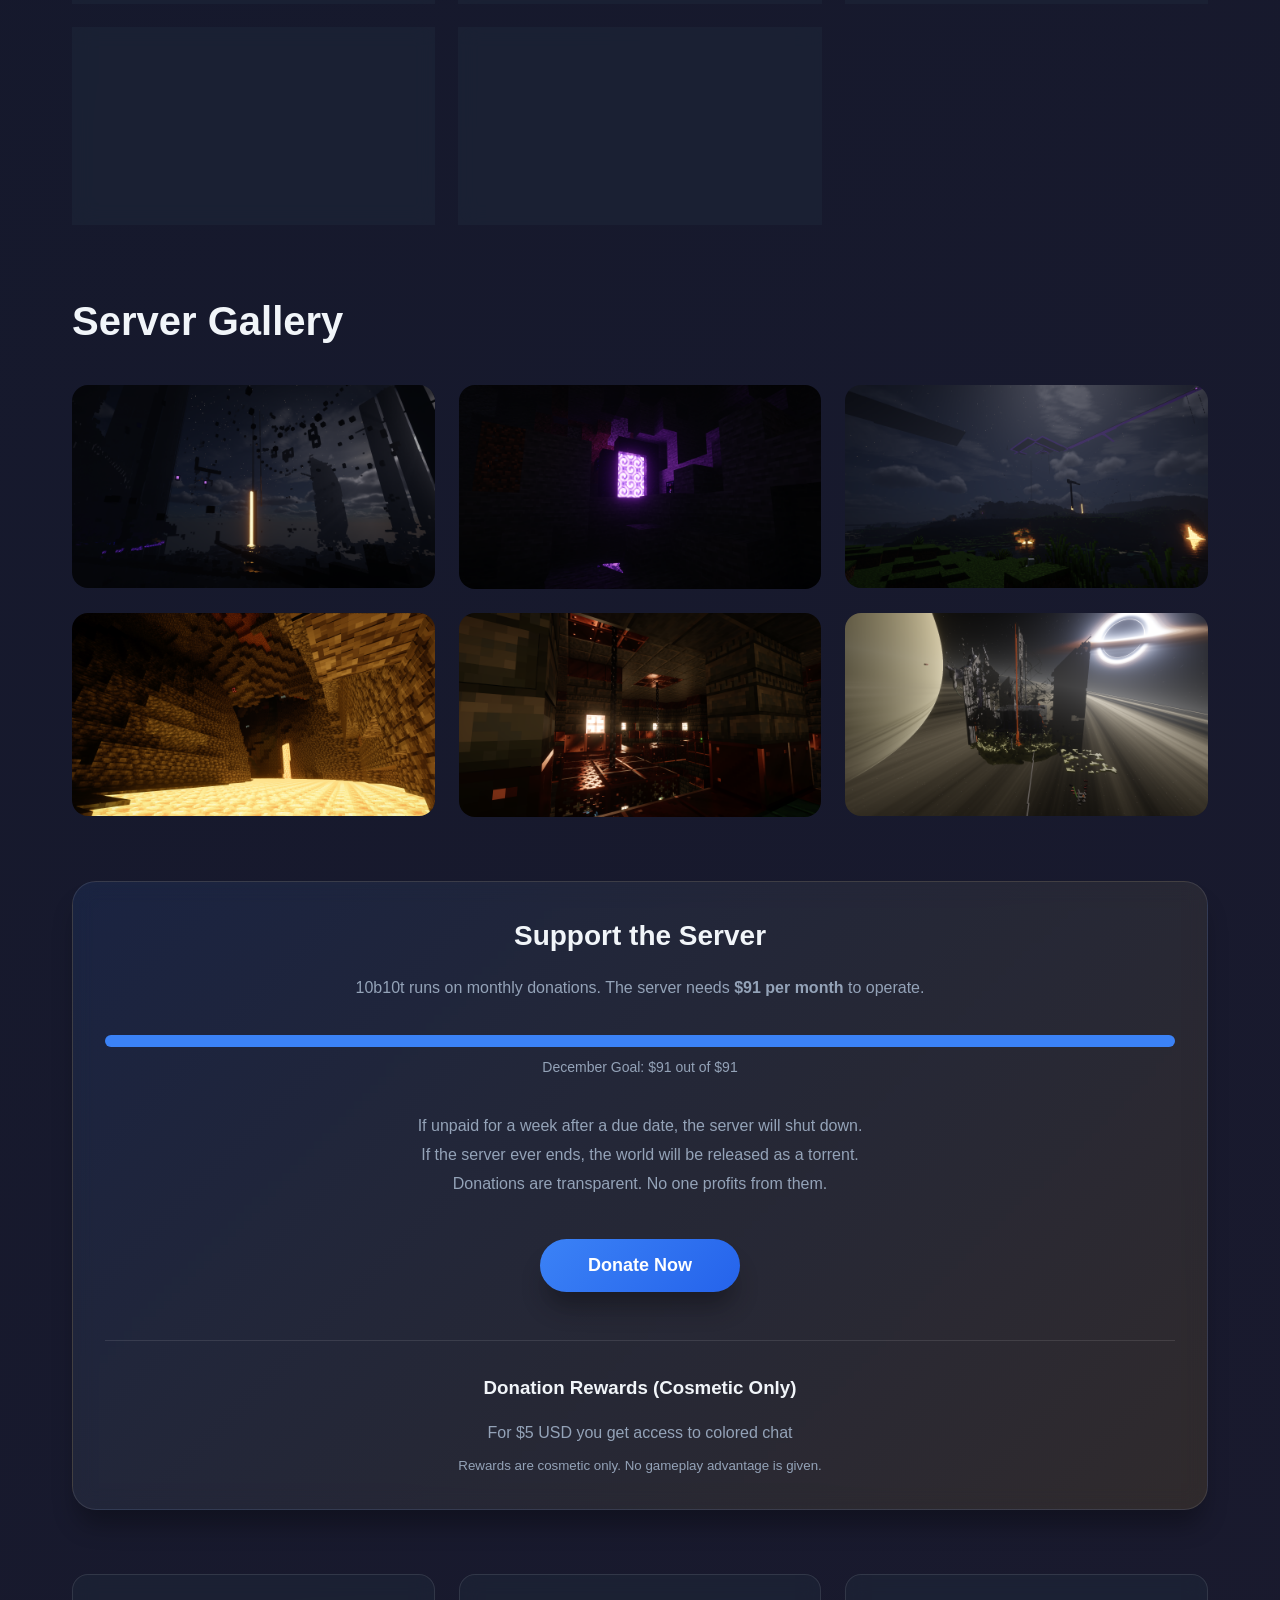
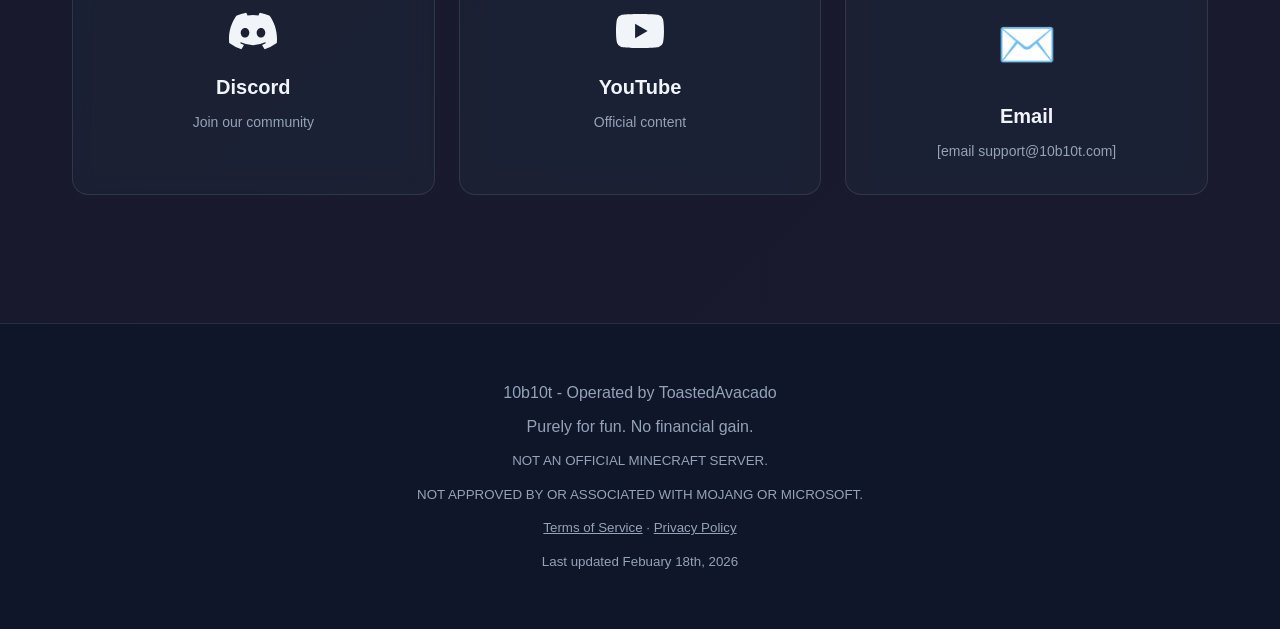
==== commit 2526d782: "Add files via upload" ====
--- a/index.html
+++ b/index.html
@@ -16,10 +16,10 @@
         <div class="hero-overlay"></div>
         <div class="hero-content">
             <h1 class="hero-title"><span style="color: #5555FF;">10BUILDERS</span><br><span class="hero-title-indent" style="color: #fbbf24;">10TOOLS</span></h1>
-            <p class="hero-subtitle" id="server-motd">Minecraft Anarchy Server</p>
+            <p class="hero-subtitle">Minecraft Anarchy Server</p>
             <div class="server-ip">
                 <span class="ip-label">Server IP:</span>
-                <span class="ip-address">10b10t.com</span>
+                <span class="ip-address"><span style="color: #5555FF;">10b</span><span style="color: #fbbf24;">10t</span>.com</span>
                 <button class="copy-btn" onclick="copyIP()">Copy</button>
             </div>
         </div>
@@ -136,7 +136,7 @@
                     <ol class="dupe-steps">
                         <li>Combine or rename items in an anvil as normal.</li>
                         <li>Keep using a damaged anvil until it is about to break.</li>
-                        <li>Take the result on the same use the anvil breaks you keep the item and get a copy.</li>
+                        <li>Take the result on the same use the anvil breaks: you keep the item and get a copy.</li>
                     </ol>
                 </article>
 
@@ -149,7 +149,7 @@
                     <ol class="dupe-steps">
                         <li>Drop the item you want to dupe on the ground.</li>
                         <li>Cast so the hook lands on the dropped item.</li>
-                        <li>Reel it in you get the item plus a copy. (15s cooldown.)</li>
+                        <li>Reel it in to get the item plus a copy. (15s cooldown.)</li>
                     </ol>
                 </article>
 
@@ -170,12 +170,12 @@
                     <div class="dupe-head">
                         <span class="dupe-req tier-mid">4 days played</span>
                     </div>
-                    <h3>Donkey</h3>
+                    <h3>Donkey &amp; Boat</h3>
                     <p>Duplicates the inventory of a chest-carrying donkey or mule.</p>
                     <ol class="dupe-steps">
                         <li>Load a chested donkey/mule with items, with it (or you) in a boat.</li>
                         <li>Open the donkey's inventory.</li>
-                        <li>Sail far away in the boat, then close the inventory the chest contents are duplicated.</li>
+                        <li>Sail far away in the boat, then close the inventory. The chest contents are duplicated.</li>
                     </ol>
                 </article>
 
@@ -201,7 +201,7 @@
                     <ol class="dupe-steps">
                         <li>Put your books into a chiseled bookshelf.</li>
                         <li>Pull the books back out.</li>
-                        <li>Break the bookshelf within the window the books drop duplicated. (Up to 6 books per dupe.)</li>
+                        <li>Break the bookshelf within the window and the books drop duplicated. (Up to 6 books per dupe.)</li>
                     </ol>
                 </article>
 
@@ -213,7 +213,7 @@
                     <p>Duplicates the loot a trial-chamber vault ejects.</p>
                     <ol class="dupe-steps">
                         <li>Insert your trial key into a vault.</li>
-                        <li>Right-click the vault <strong>again</strong> within a few ticks a fast double-tap.</li>
+                        <li>Right-click the vault <strong>again</strong> within a few ticks (a fast double-tap).</li>
                         <li>Land the double-tap and the ejected loot is duplicated, popping out at the vault.</li>
                     </ol>
                 </article>
@@ -240,7 +240,7 @@
                     <ol class="dupe-steps">
                         <li>Drop the item you want to dupe.</li>
                         <li>Log out within 10 seconds.</li>
-                        <li>Log back in a duplicate is added to your inventory. (30s cooldown.)</li>
+                        <li>Log back in and a duplicate is added to your inventory. (30s cooldown.)</li>
                     </ol>
                 </article>
 
@@ -253,7 +253,7 @@
                     <ol class="dupe-steps">
                         <li>Build a hopper feeding a container, with a piston clock pulsing next to the hopper.</li>
                         <li>Drop an item or stack so the hopper sucks it up.</li>
-                        <li>As the hopper transfers those items out, each transfer spits out a duplicate capped at how much you dropped.</li>
+                        <li>As the hopper transfers those items out, each transfer spits out a duplicate, capped at how much you dropped.</li>
                     </ol>
                 </article>
 
@@ -377,7 +377,8 @@
             <p>Purely for fun. No financial gain.</p>
             <p><small>NOT AN OFFICIAL MINECRAFT SERVER.</small></p>
             <p><small>NOT APPROVED BY OR ASSOCIATED WITH MOJANG OR MICROSOFT.</small></p>
-            <p><small>Last updated June 29th, 2026</small></p>
+            <p><small><a href="terms.html">Terms of Service</a> &middot; <a href="privacy.html">Privacy Policy</a></small></p>
+            <p><small>Last updated Febuary 18th, 2026</small></p>
         </div>
     </footer>
 
--- a/style.css
+++ b/style.css
@@ -120,7 +120,7 @@
 .ip-address {
 	font-size: 1.5rem;
 	font-weight: 700;
-	color: var(--primary);
+	color: var(--text);
 }
 
 .copy-btn {
@@ -210,10 +210,7 @@
 .section-title {
 	font-size: 2.5rem;
 	margin-bottom: 2rem;
-	background: linear-gradient(135deg, var(--text) 0%, var(--primary) 100%);
-	-webkit-background-clip: text;
-	-webkit-text-fill-color: transparent;
-	background-clip: text;
+	color: var(--text);
 }
 
 /* Cards */
@@ -345,10 +342,7 @@
 .stat-value {
 	font-size: 3rem;
 	font-weight: 900;
-	background: linear-gradient(135deg, var(--primary) 0%, var(--secondary) 100%);
-	-webkit-background-clip: text;
-	-webkit-text-fill-color: transparent;
-	background-clip: text;
+	color: var(--primary);
 	display: block;
 }
 
@@ -481,7 +475,7 @@
 
 .progress-fill {
 	height: 100%;
-	background: linear-gradient(90deg, var(--primary) 0%, var(--secondary) 100%);
+	background: var(--primary);
 	transition: width 0.5s ease;
 }
 
@@ -743,19 +737,6 @@
 	margin-bottom: 2rem;
 }
 
-.dupe-intro p + p {
-	margin-top: 1rem;
-}
-
-.dupe-intro code {
-	background: rgba(15, 23, 42, 0.7);
-	color: var(--secondary);
-	padding: 0.1rem 0.45rem;
-	border-radius: 6px;
-	font-family: 'Courier New', Consolas, monospace;
-	font-size: 0.95em;
-}
-
 .dupe-grid {
 	display: grid;
 	grid-template-columns: repeat(auto-fill, minmax(300px, 1fr));
@@ -818,12 +799,6 @@
 	background: rgba(192, 132, 252, 0.12);
 }
 
-.dupe-version {
-	font-size: 0.75rem;
-	color: var(--text-muted);
-	font-weight: 600;
-}
-
 .dupe-card h3 {
 	color: var(--text);
 	font-size: 1.25rem;
@@ -851,6 +826,30 @@
 	padding-left: 0.2rem;
 }
 
+/* Terms */
+.terms-updated {
+	color: var(--text-muted);
+	margin-bottom: 2rem;
+}
+
+.terms-card ul {
+	color: var(--text-muted);
+	line-height: 1.8;
+	margin: 1rem 0;
+	padding-left: 1.4rem;
+	display: flex;
+	flex-direction: column;
+	gap: 0.4rem;
+}
+
+.terms-card a {
+	color: var(--primary);
+}
+
+.footer-content a {
+	color: var(--text-muted);
+}
+
 /* Responsive Design */
 @media (max-width: 768px) {
 	.container {
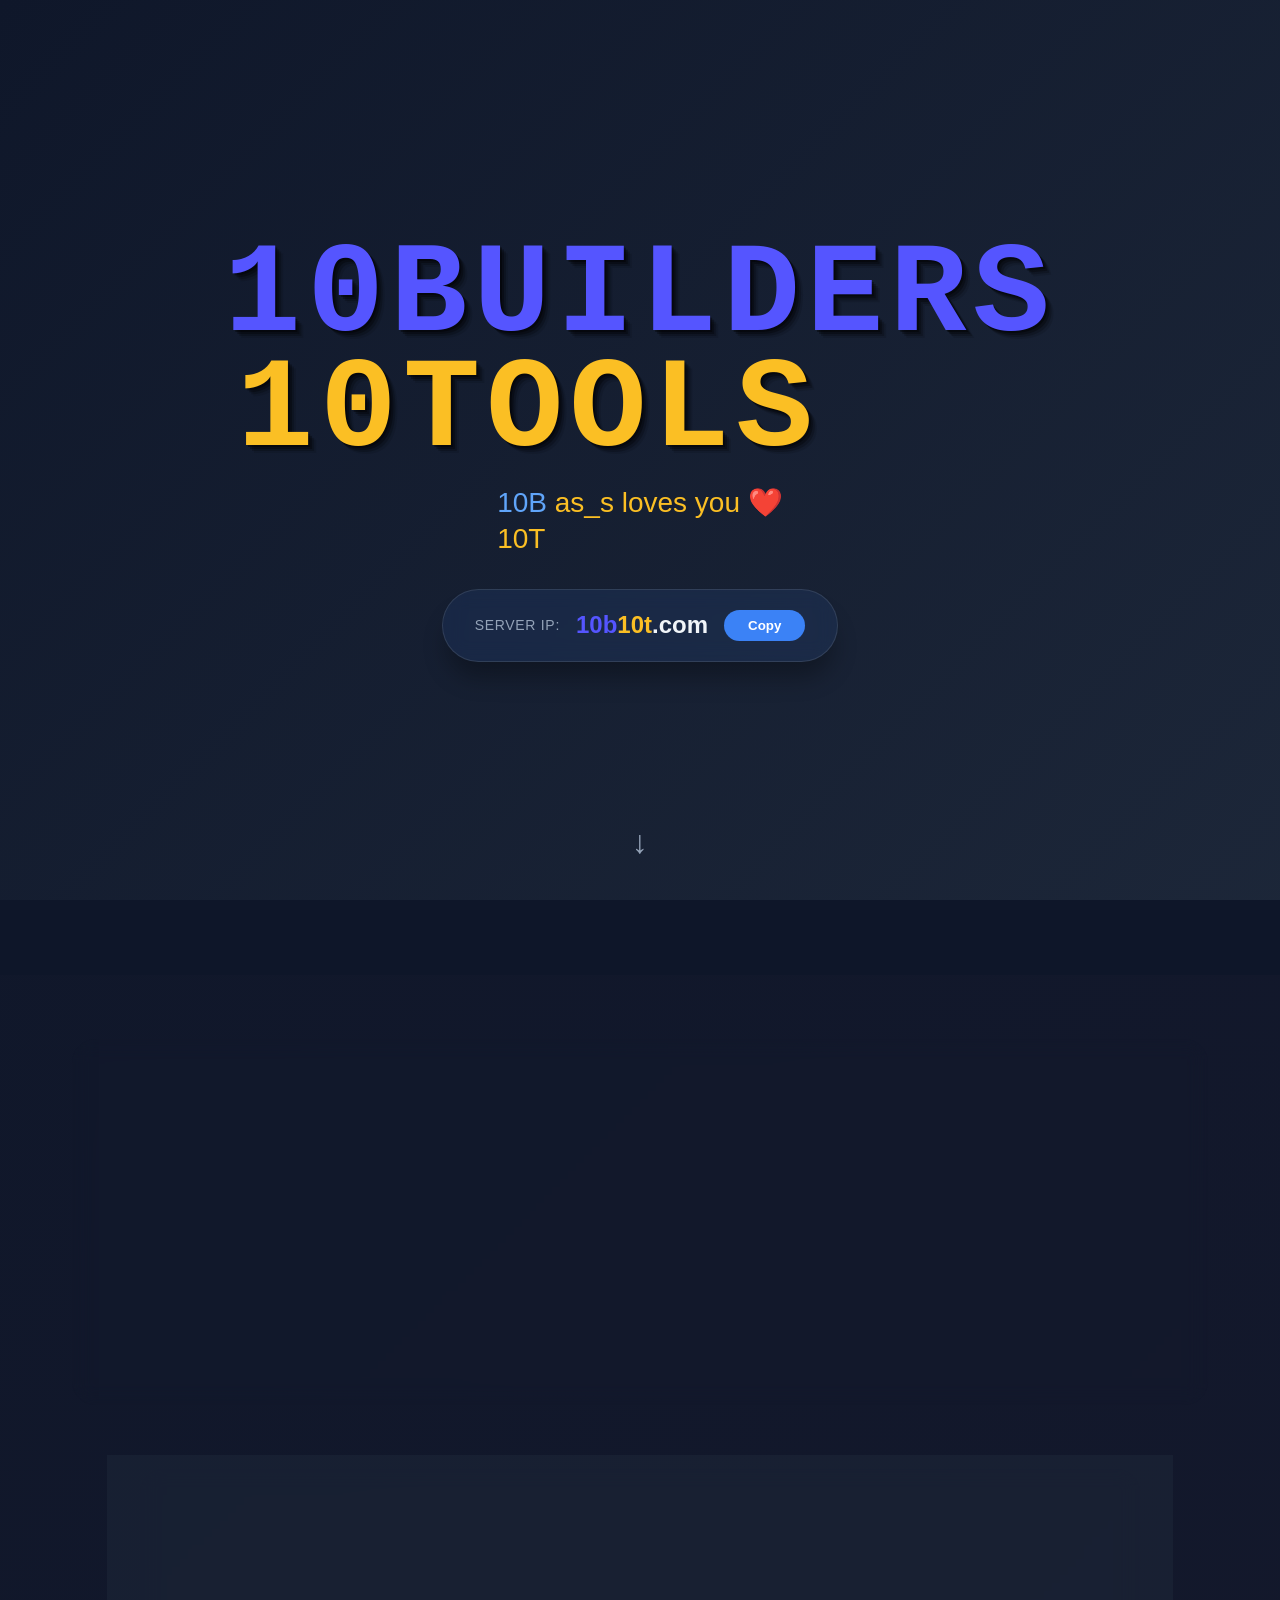
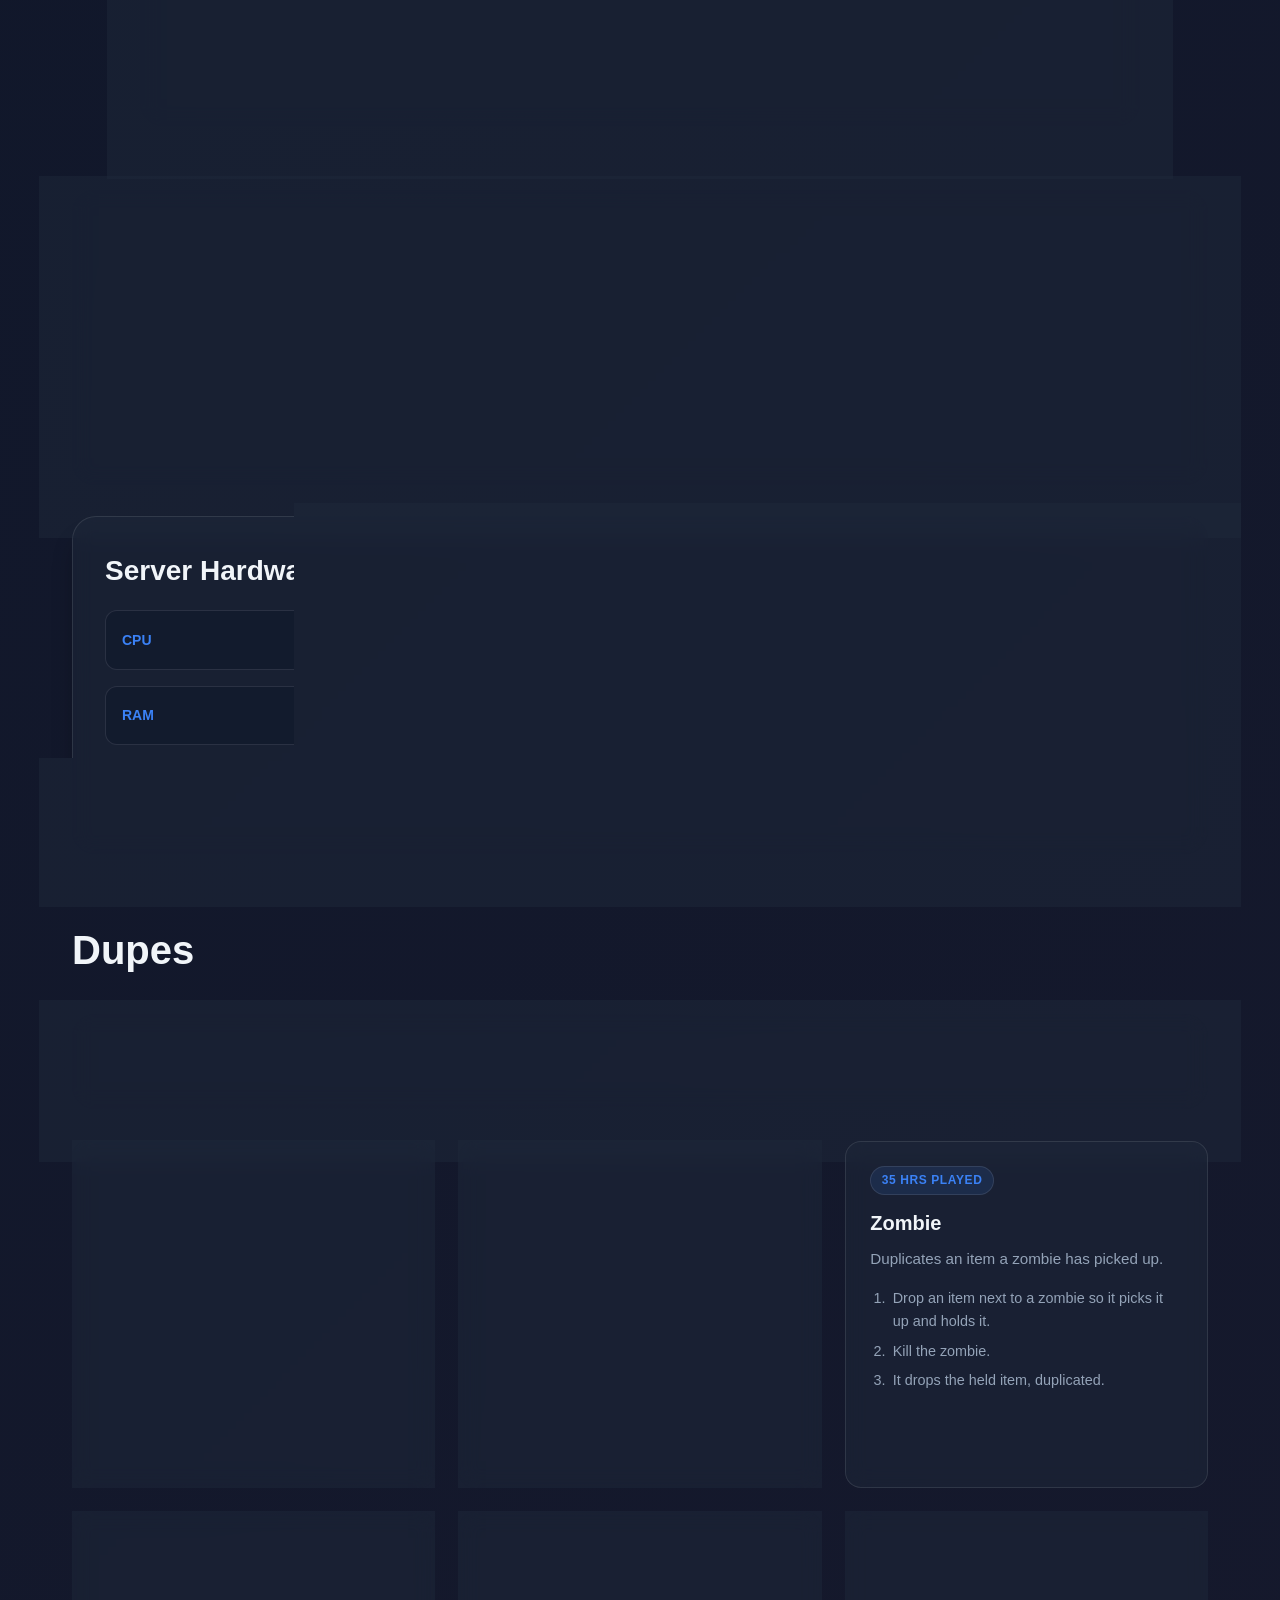
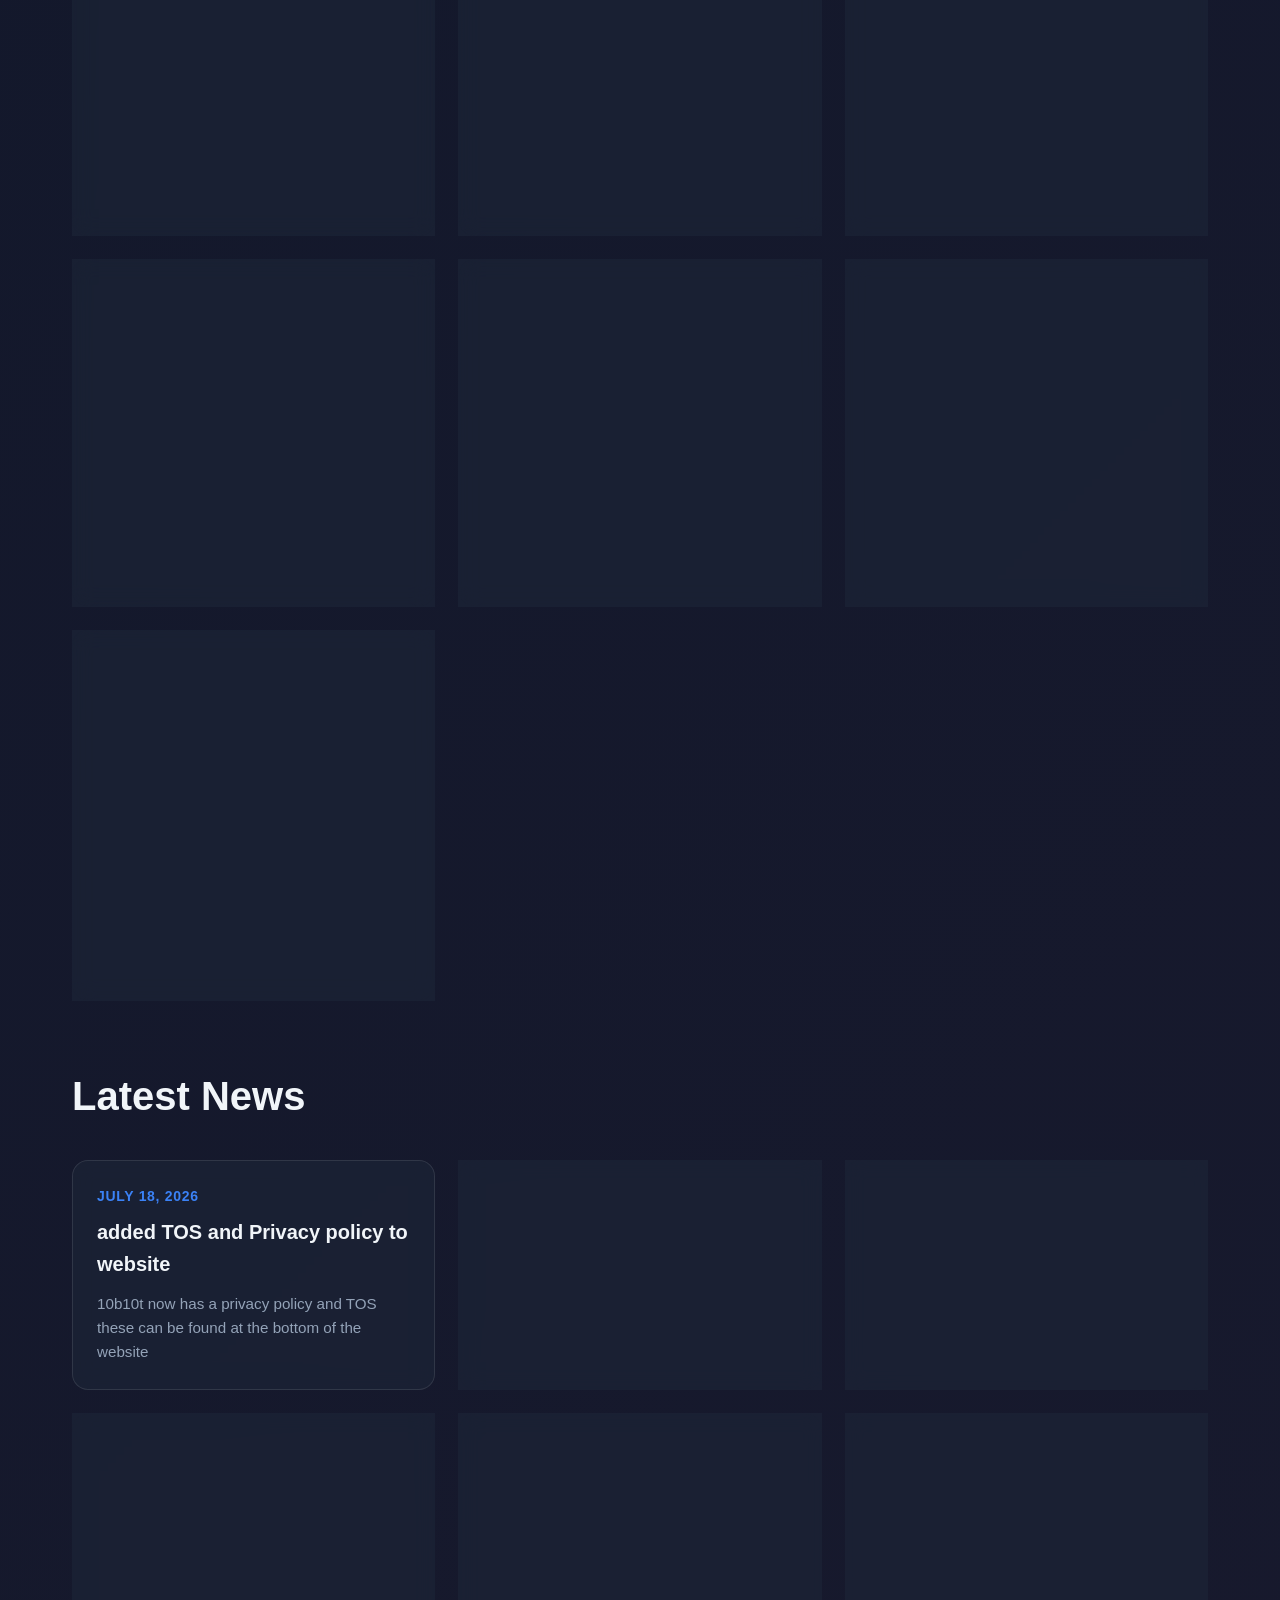
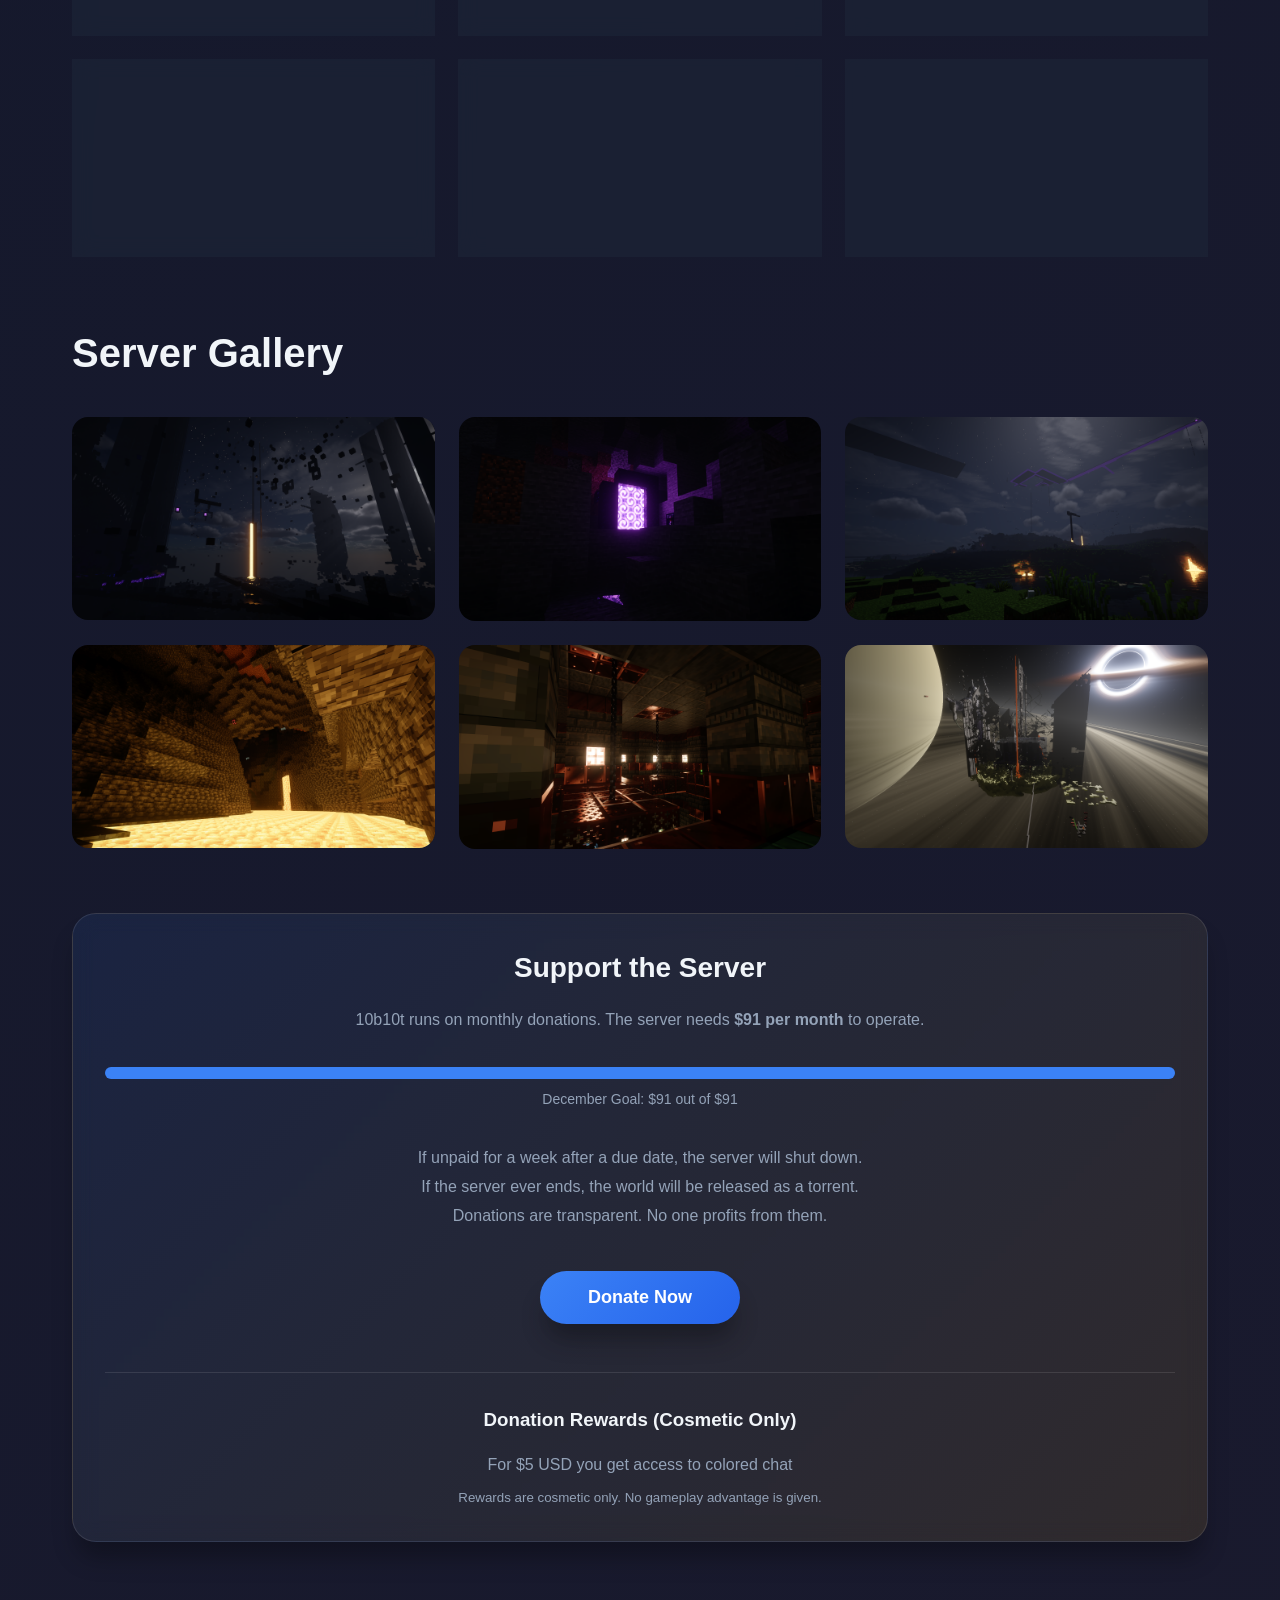
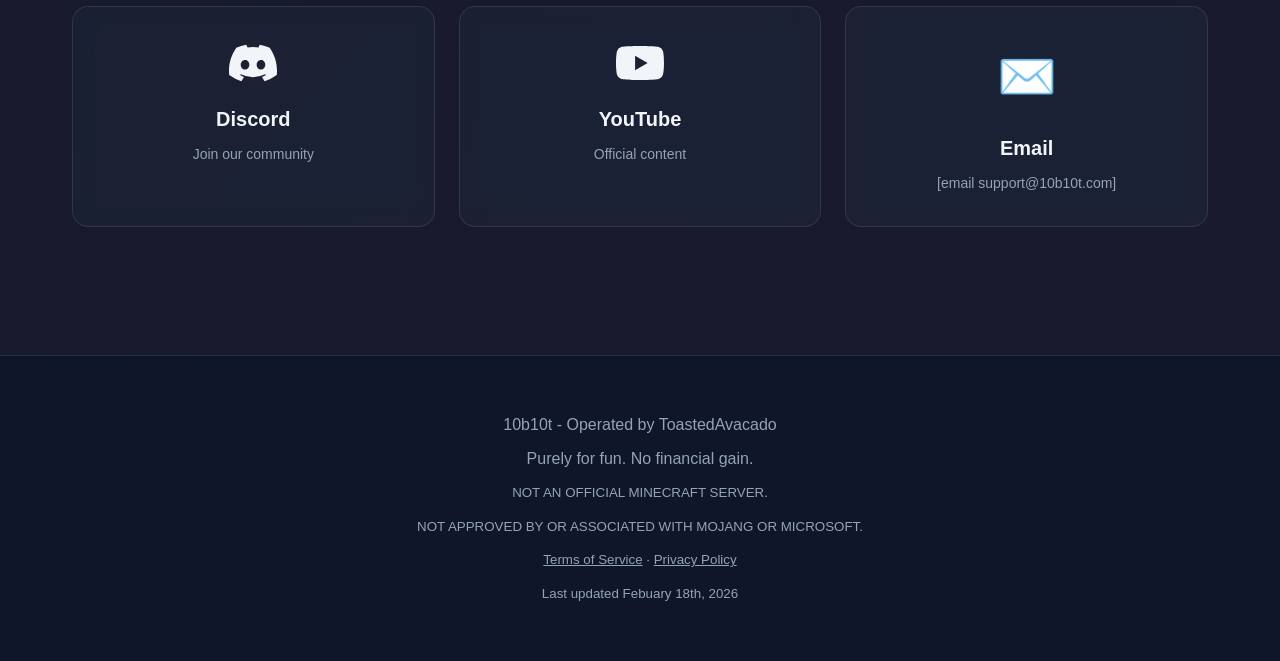
==== commit 1ce5cd58: "Update index.html Updated news to show added privacy policy and TOS" ====
--- a/index.html
+++ b/index.html
@@ -265,6 +265,11 @@
             <h2 class="section-title">Latest News</h2>
             <div class="news-grid">
                  <article class="news-card">
+                    <div class="news-date">july 18, 2026</div>
+                    <h3>added TOS and Privacy policy to website</h3>
+                    <p>10b10t now has a privacy policy and TOS these can be found at the bottom of the website</p>
+                </article>
+                 <article class="news-card">
                     <div class="news-date">Febuary 18, 2026</div>
                     <h3>Back to Folia</h3>
                     <p>I put 10b10t back on folia specifically a fork called Canvas</p>
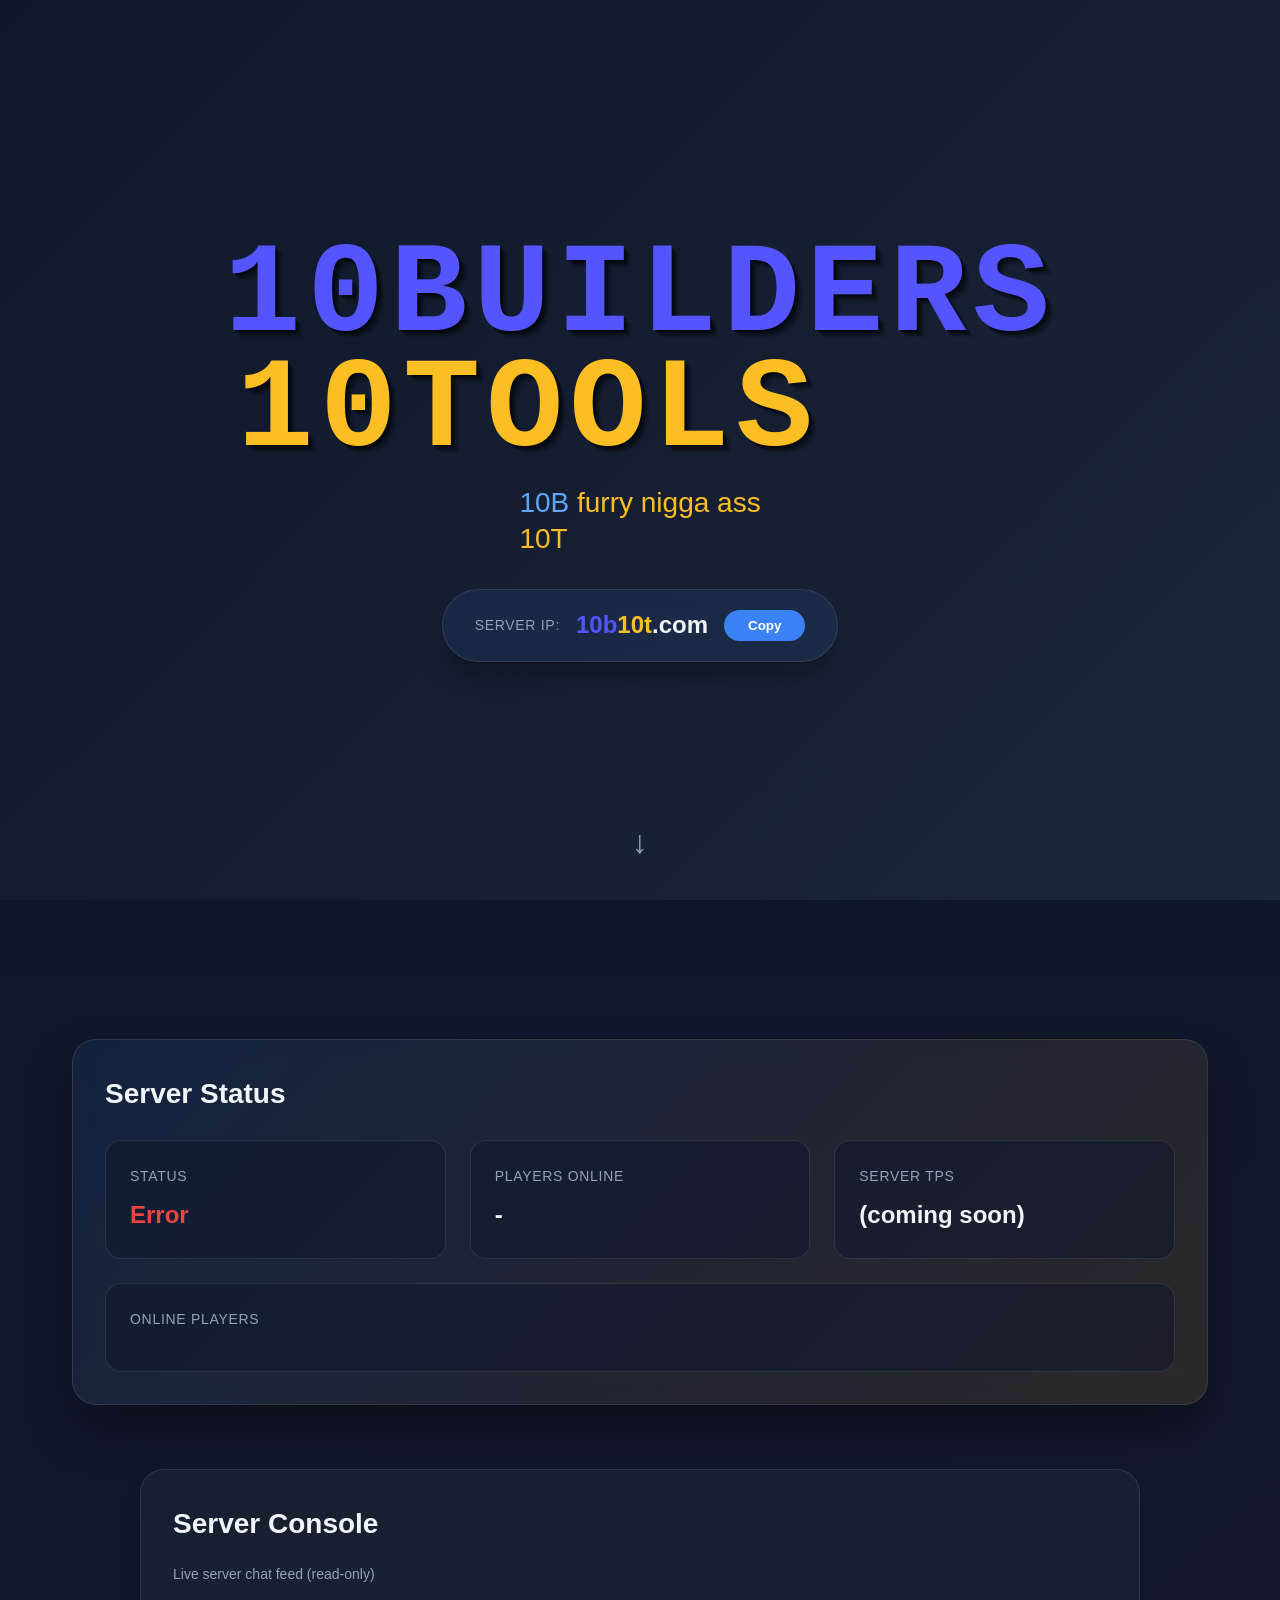
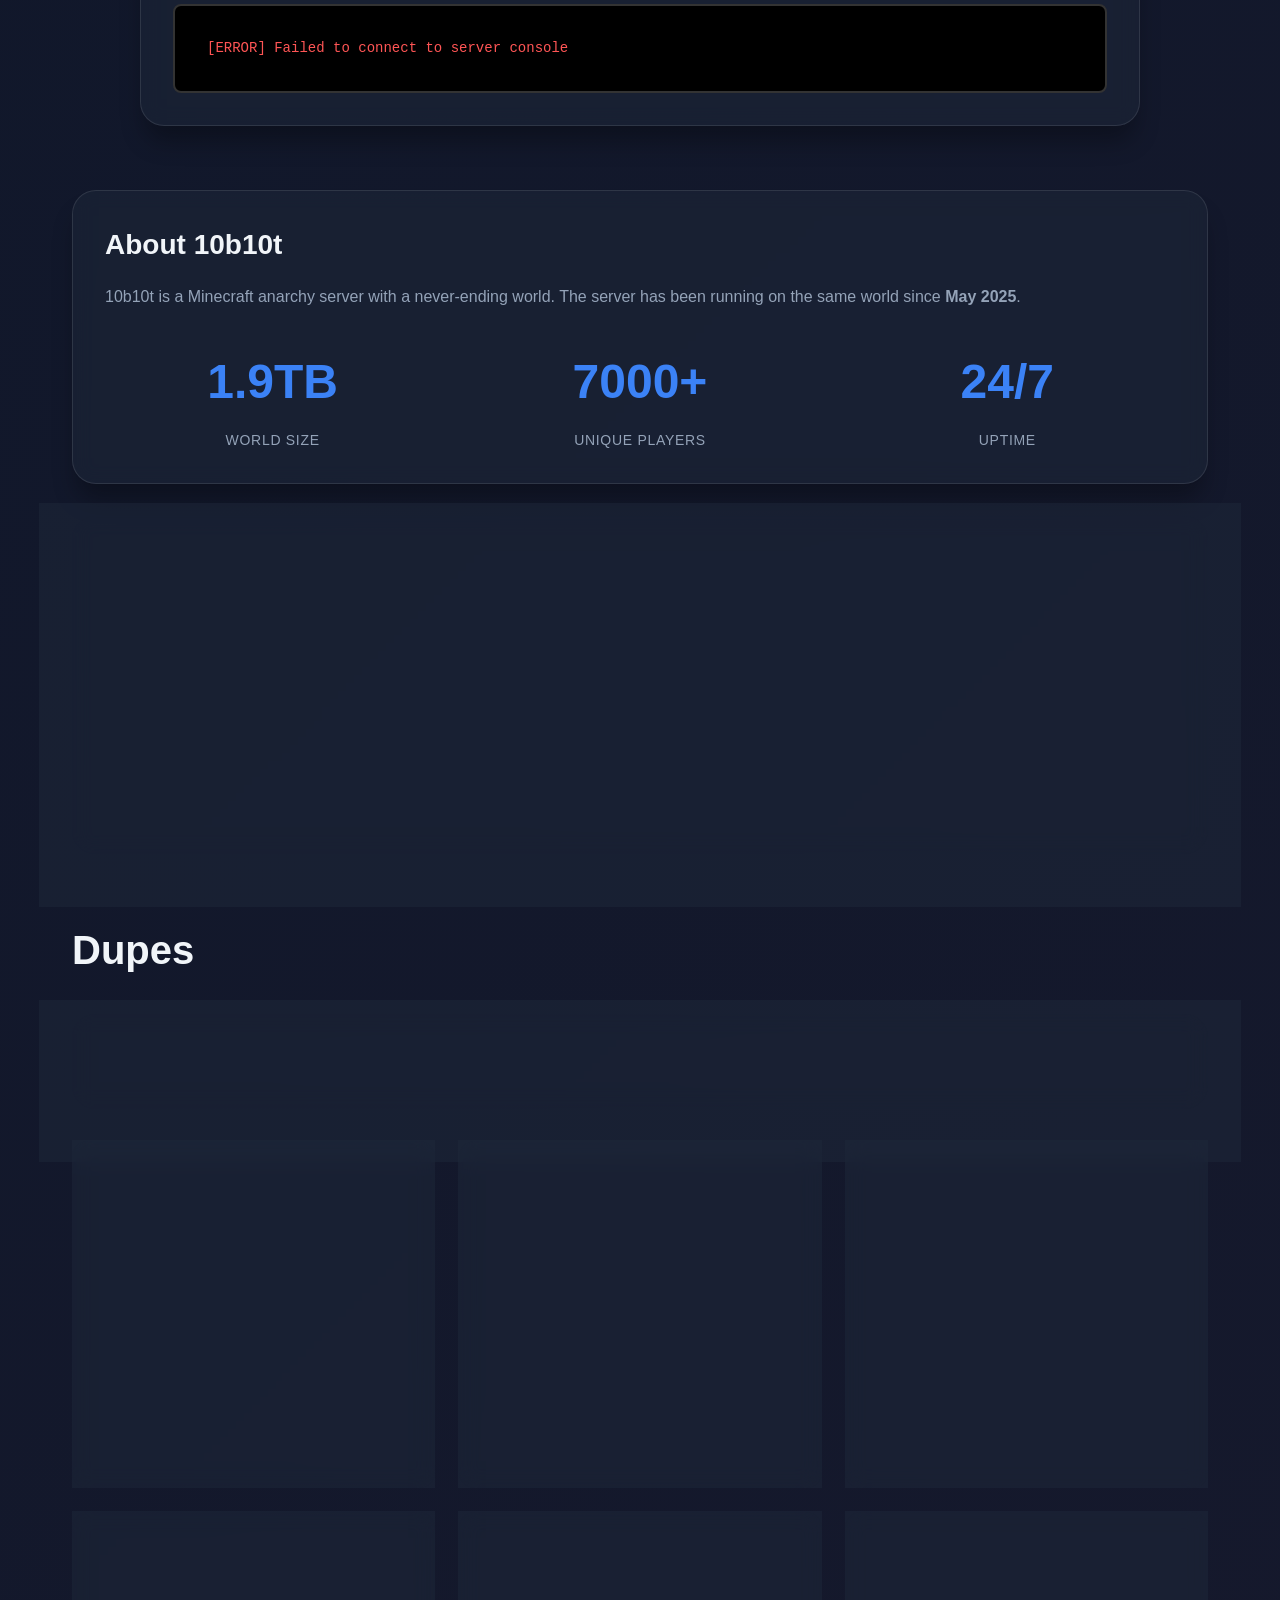
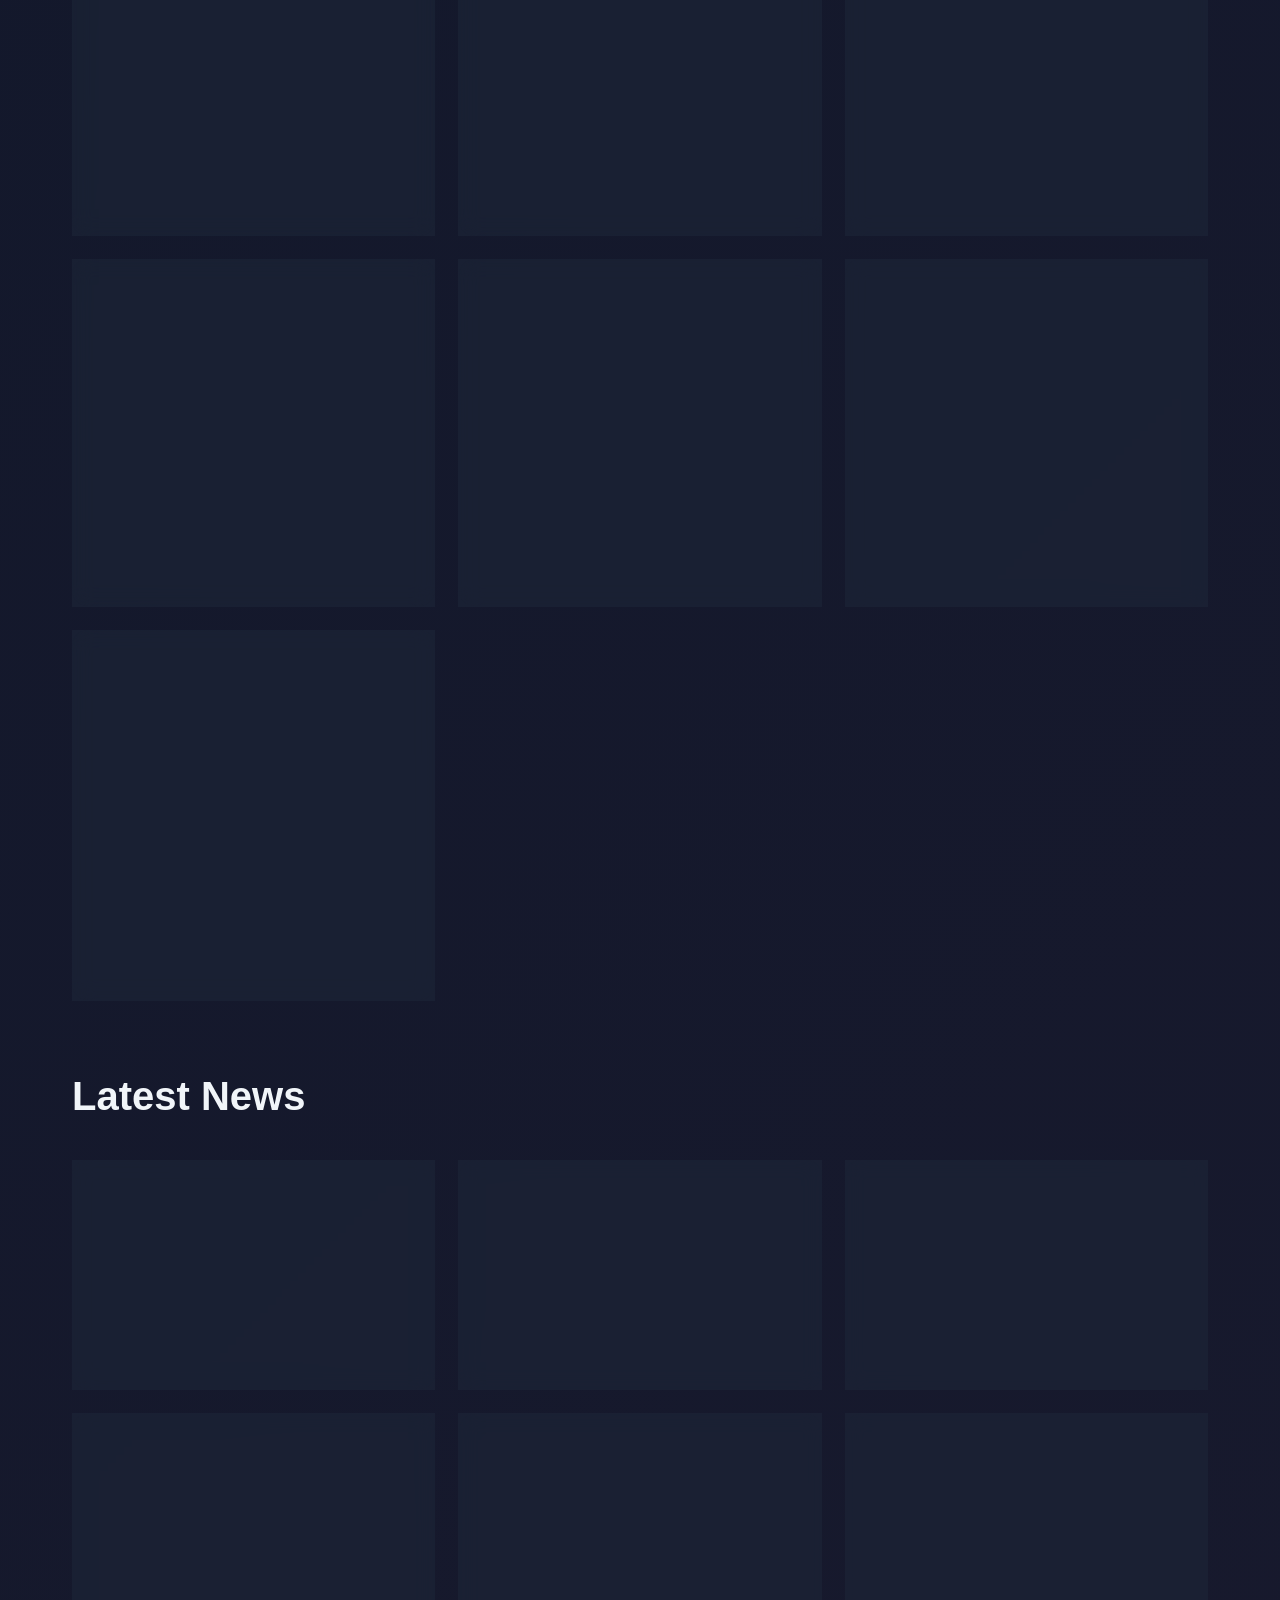
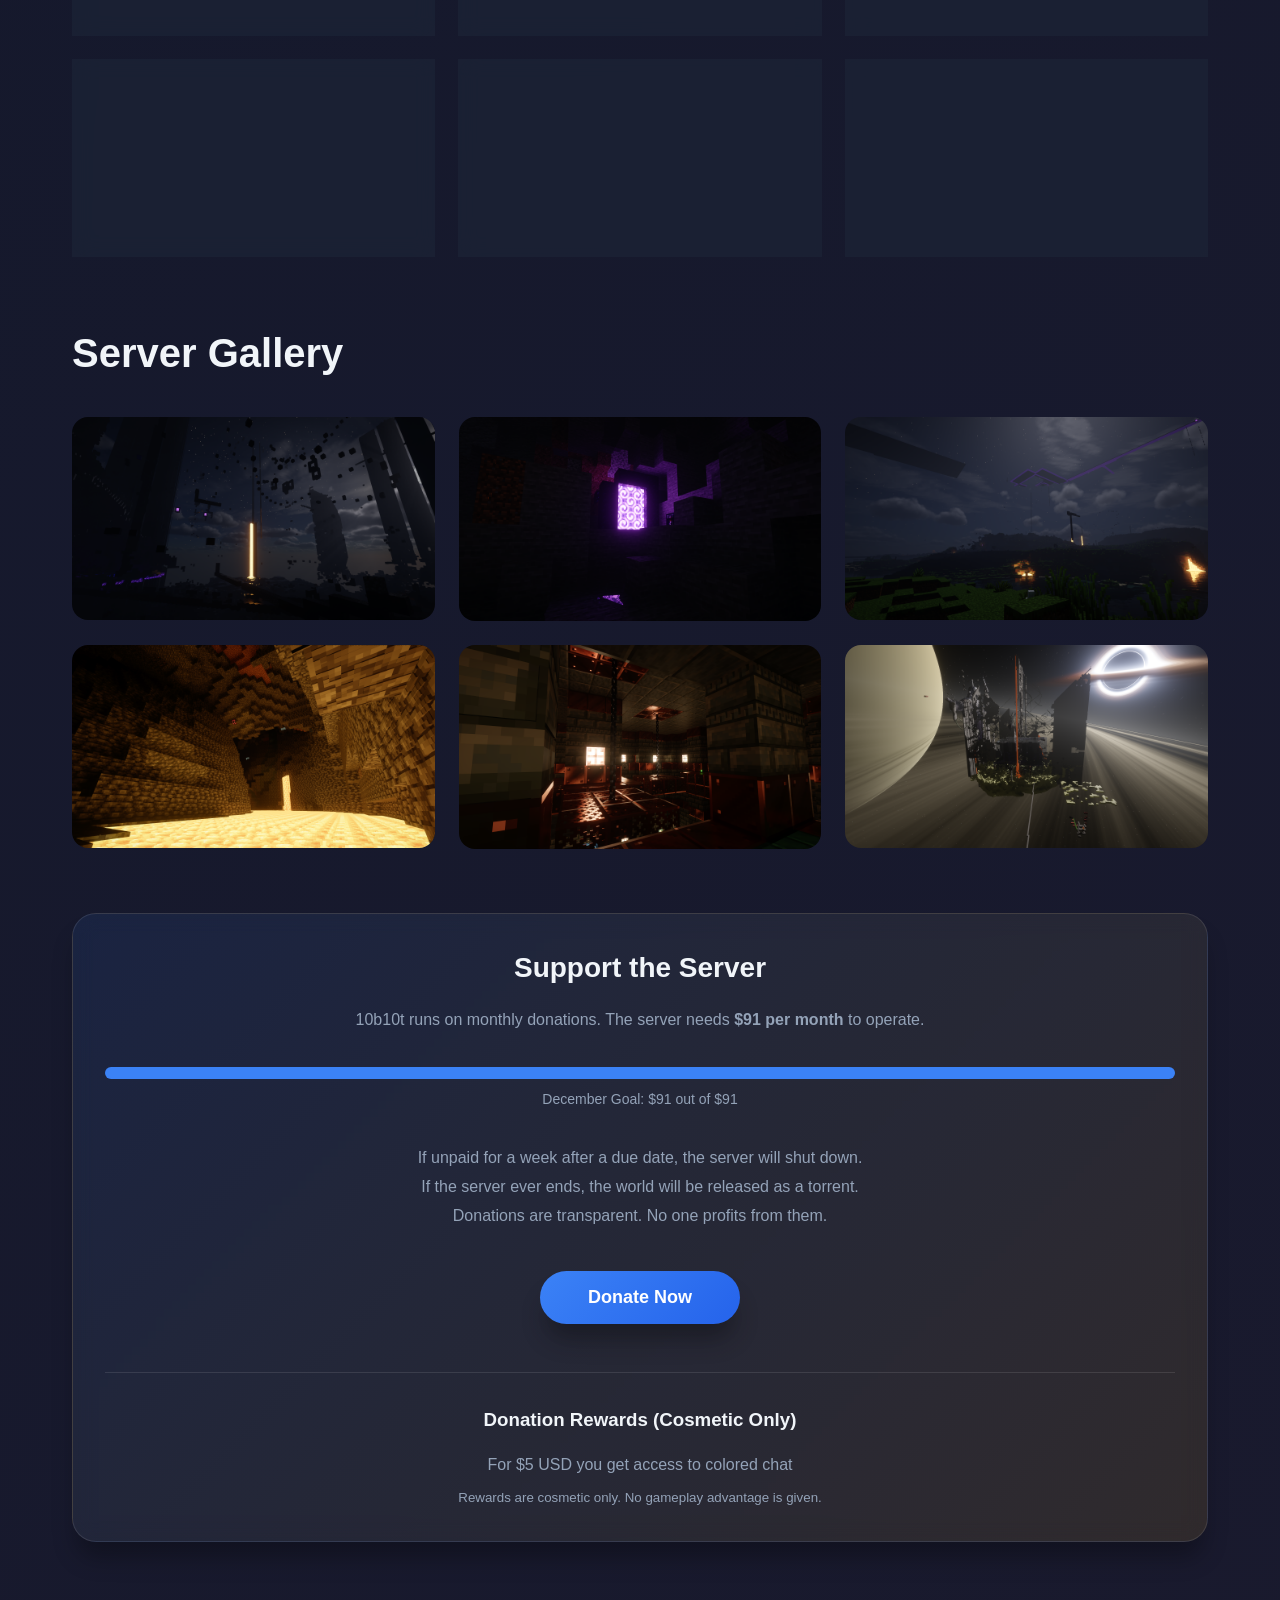
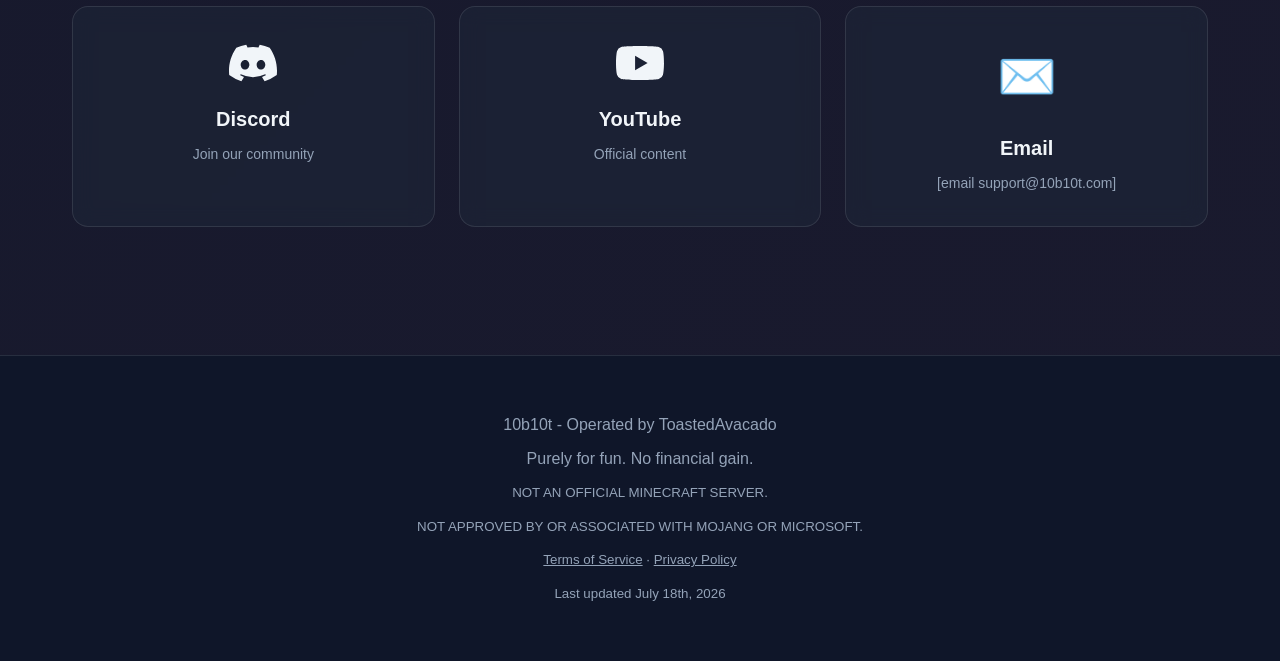
==== commit 89746c57: "Update index.html" ====
--- a/index.html
+++ b/index.html
@@ -383,7 +383,7 @@
             <p><small>NOT AN OFFICIAL MINECRAFT SERVER.</small></p>
             <p><small>NOT APPROVED BY OR ASSOCIATED WITH MOJANG OR MICROSOFT.</small></p>
             <p><small><a href="terms.html">Terms of Service</a> &middot; <a href="privacy.html">Privacy Policy</a></small></p>
-            <p><small>Last updated Febuary 18th, 2026</small></p>
+            <p><small>Last updated July 18th, 2026</small></p>
         </div>
     </footer>
 
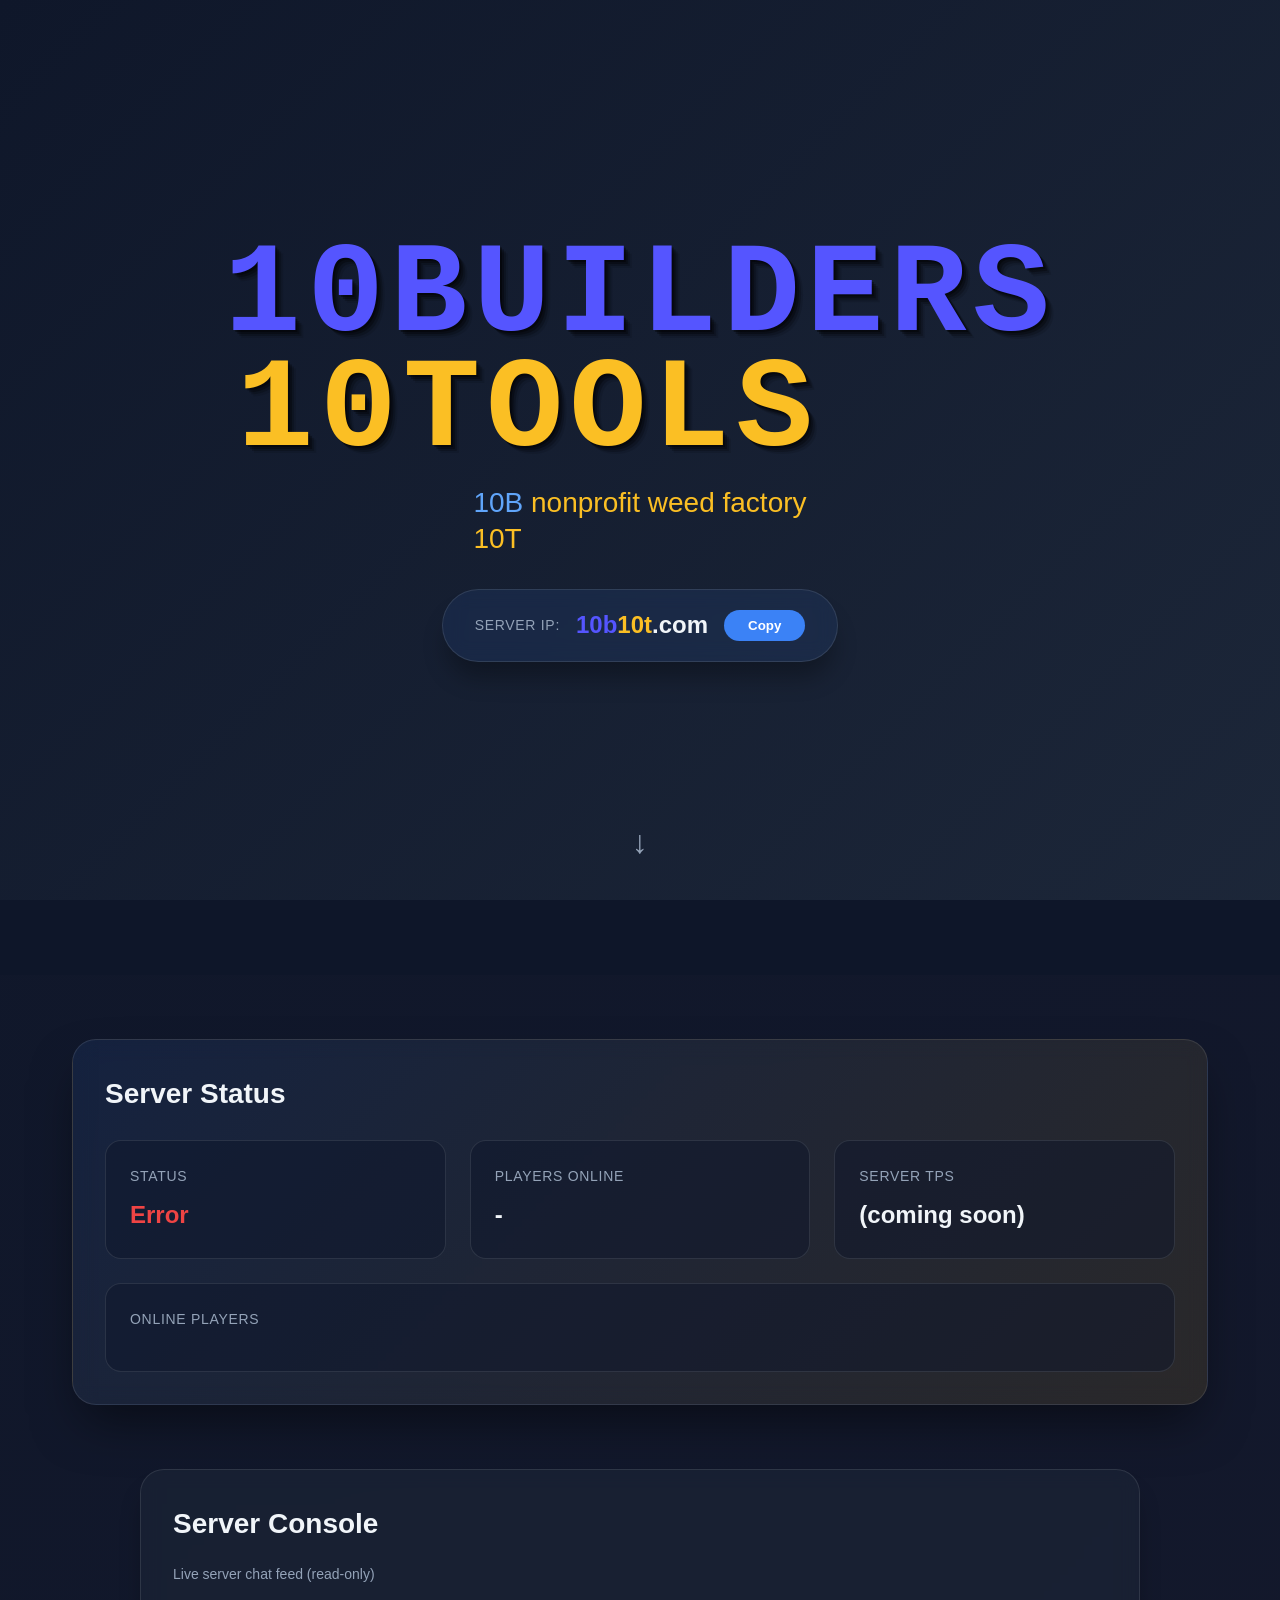
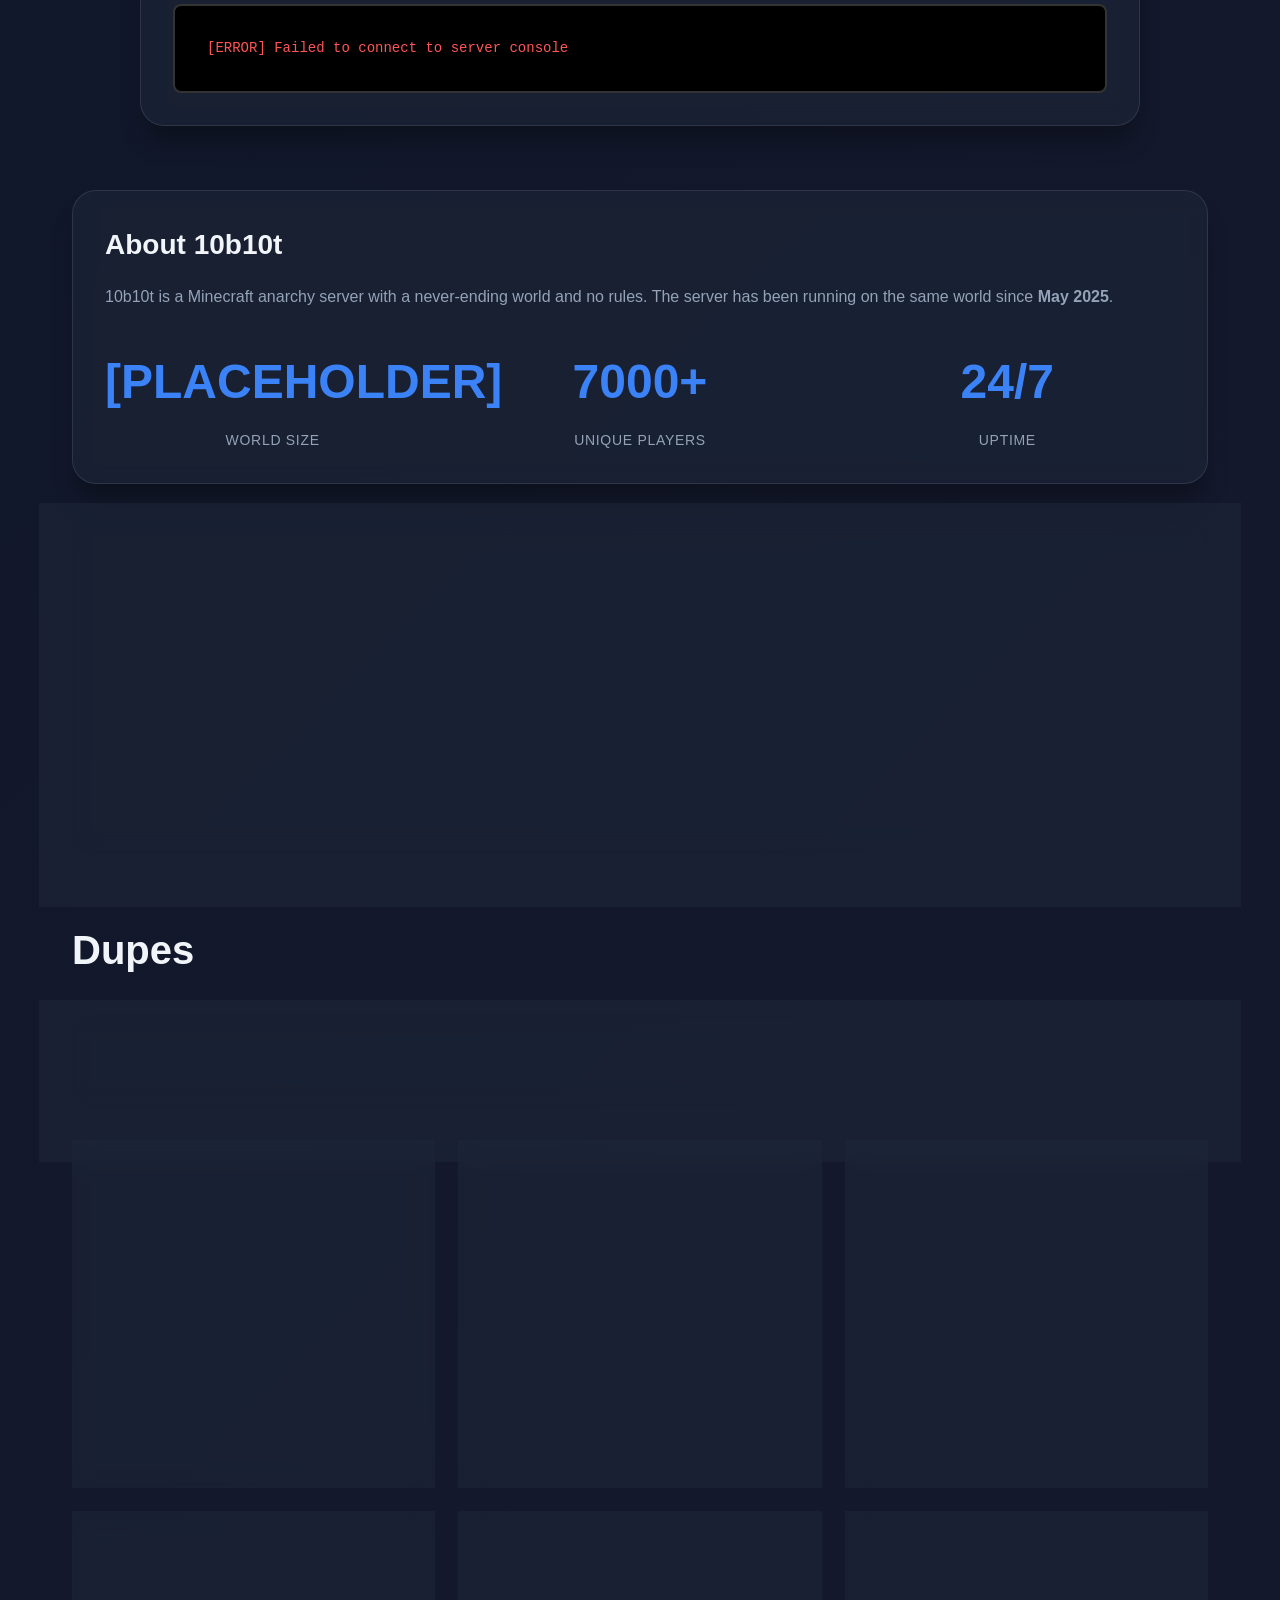
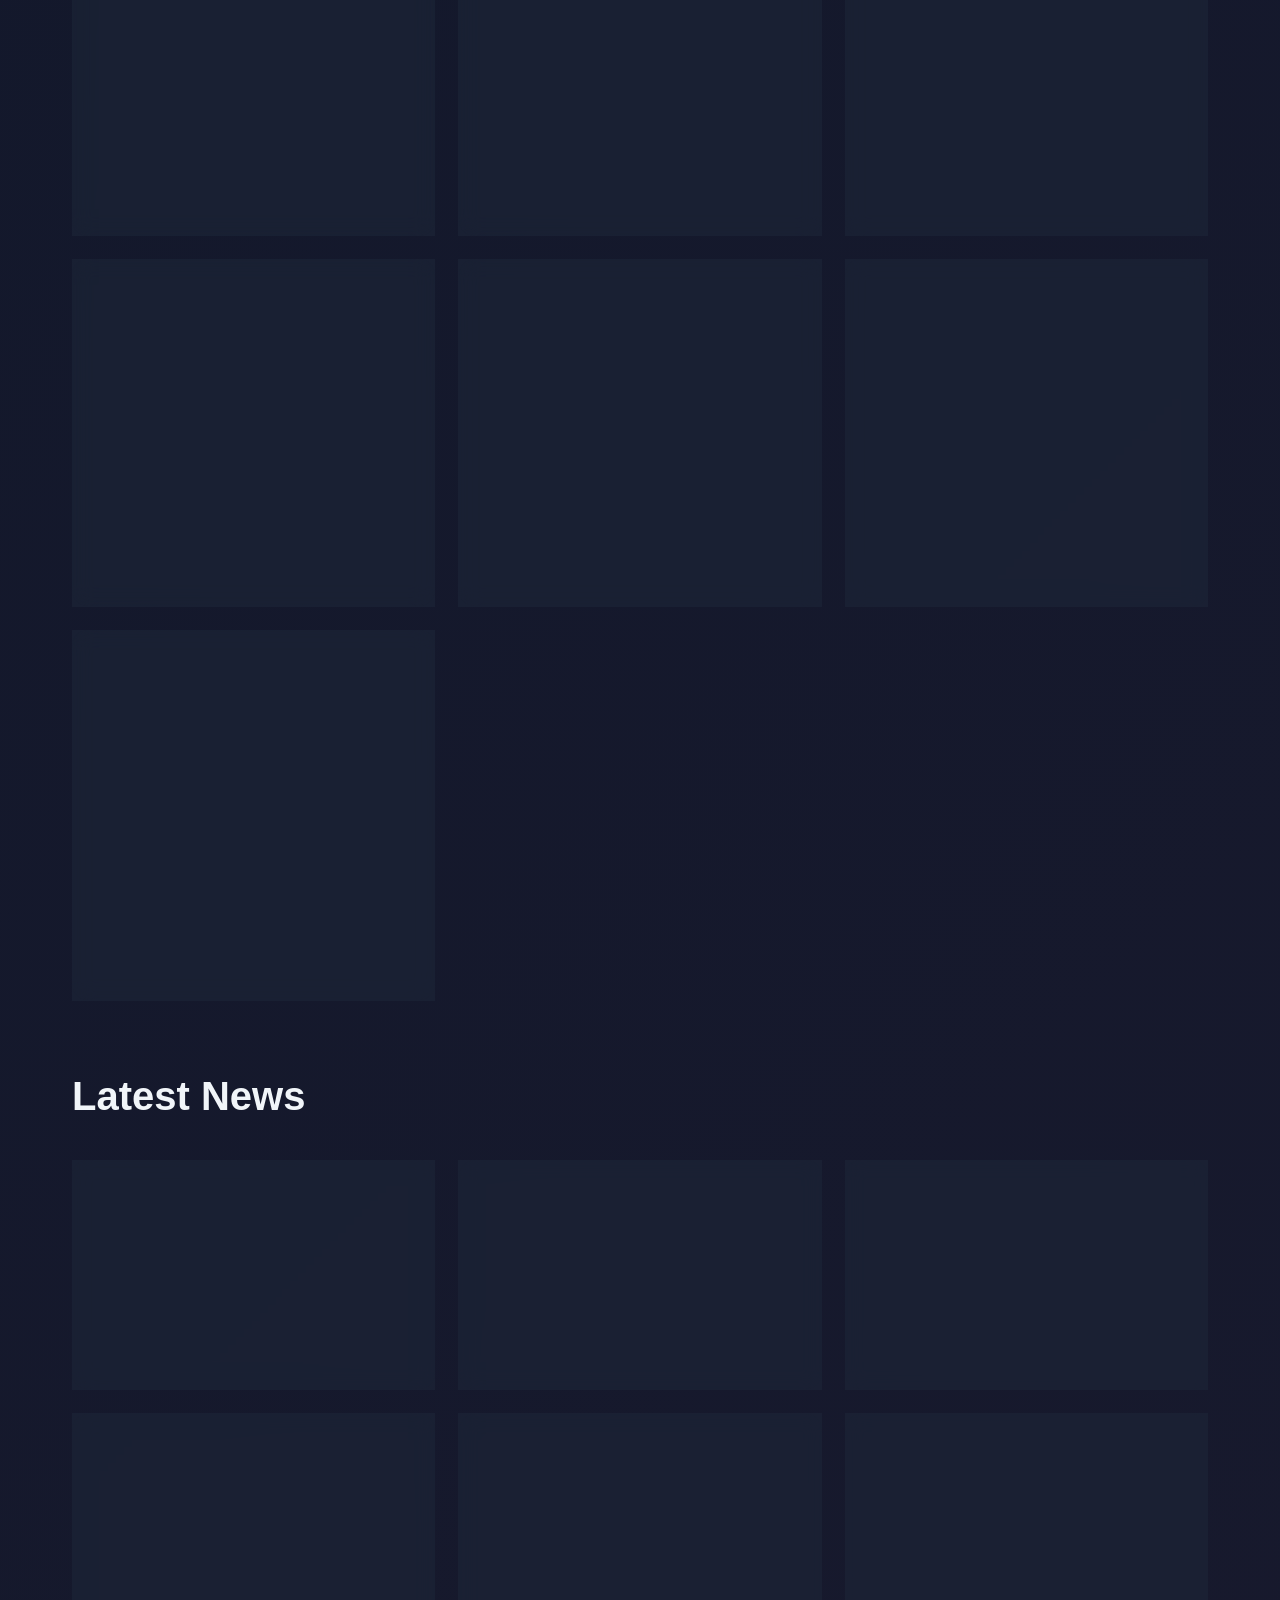
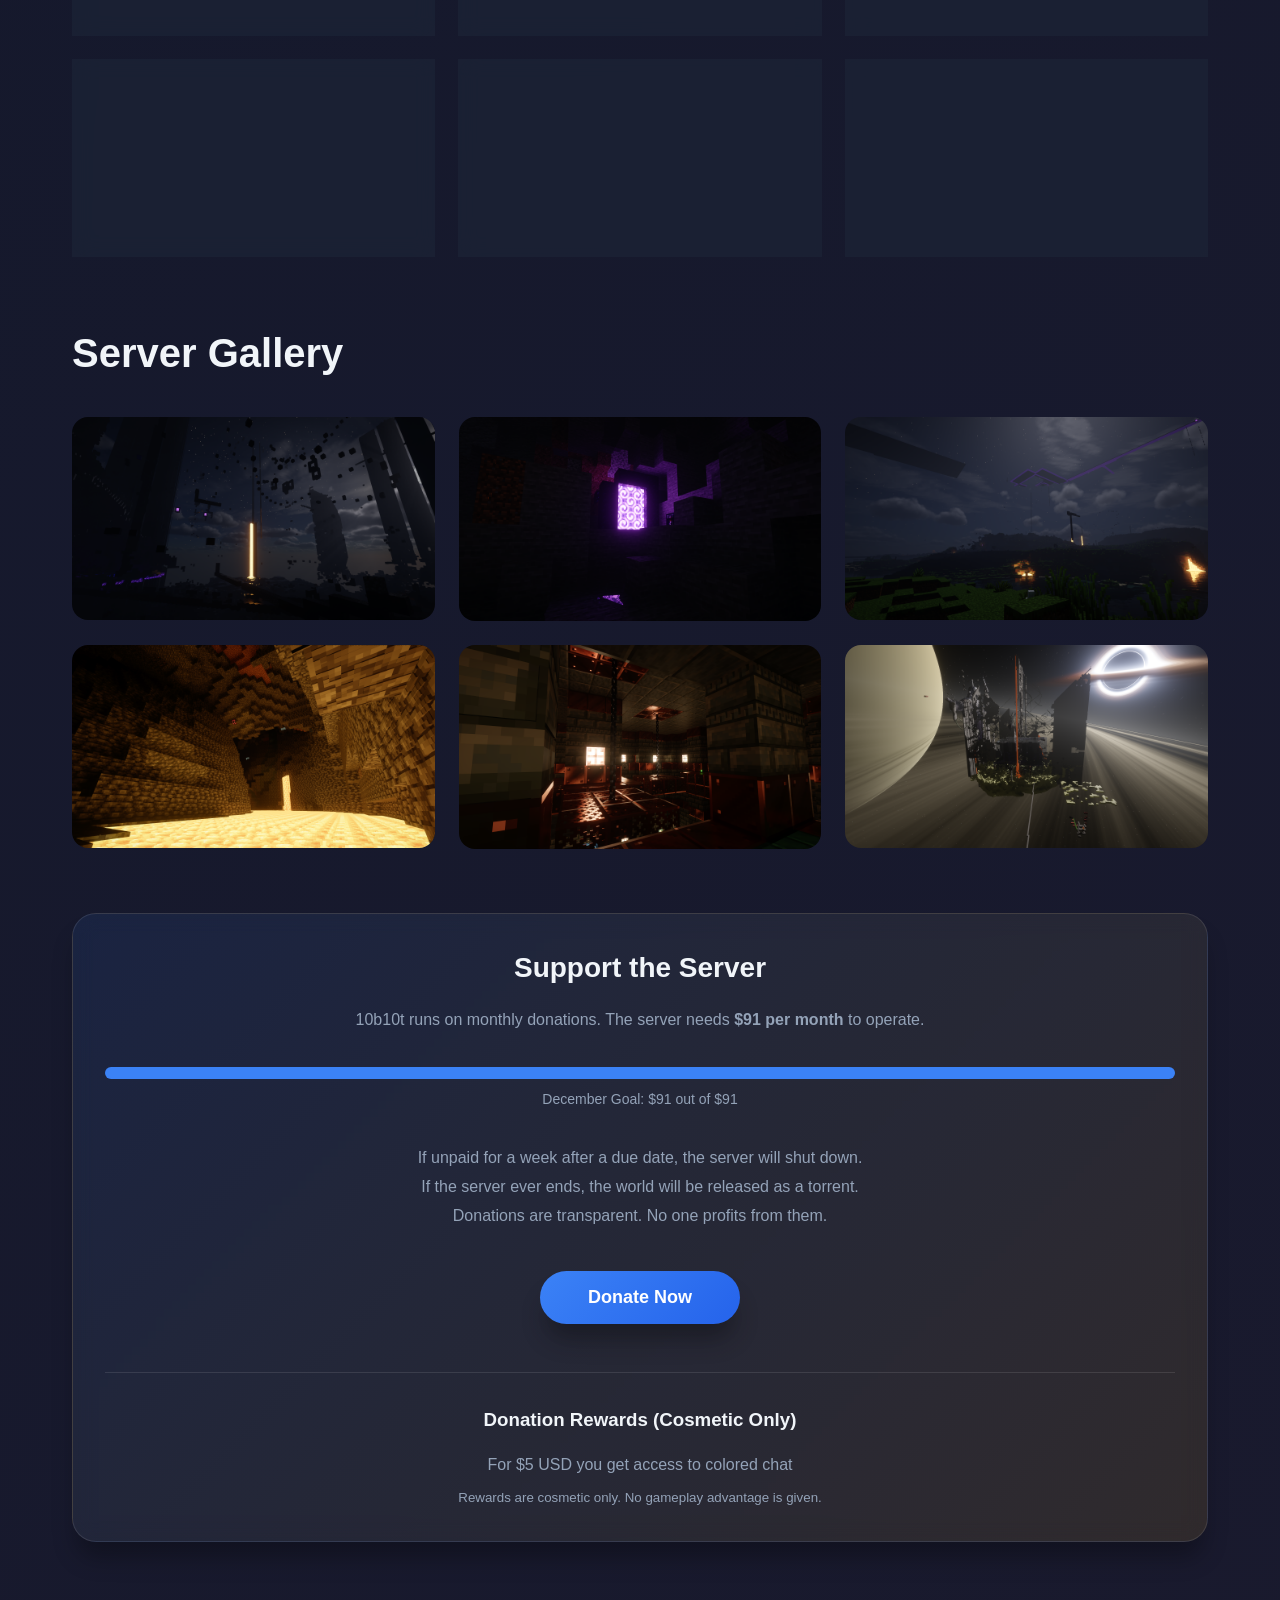
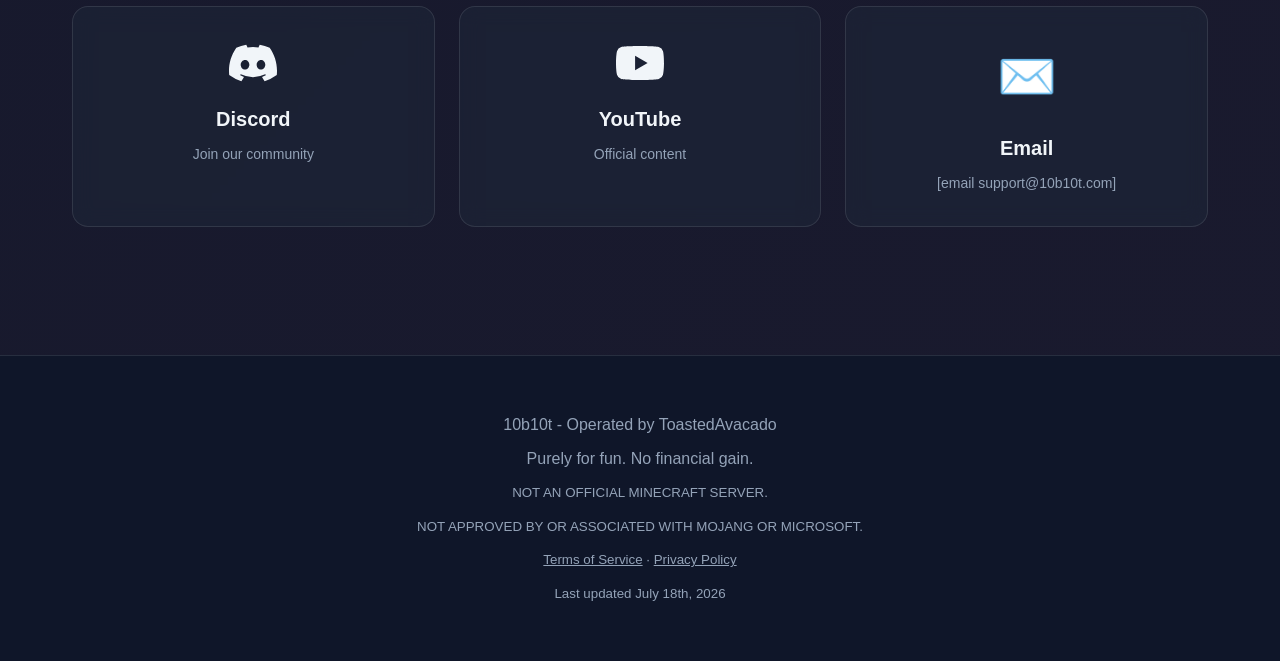
==== commit 5a6f4ebd: "Update index.html" ====
--- a/index.html
+++ b/index.html
@@ -37,7 +37,7 @@
             <a href="#gallery" class="nav-link">Gallery</a>
             <a href="#donate" class="nav-link">Donate</a>
             <a href="https://mullvad.net/en/vpn" class="nav-link" target="_blank" rel="noopener noreferrer">MullvadVPN</a>
-            <a href="https://10bchan.unaux.com/?i=1" class="nav-link" target="_blank" rel="noopener noreferrer">Image Board</a>
+            
         </div>
     </nav>
 
@@ -83,10 +83,10 @@
         <section id="about" class="section">
             <div class="card">
                 <h2>About 10b10t</h2>
-                <p>10b10t is a Minecraft anarchy server with a never-ending world. The server has been running on the same world since <strong>May 2025</strong>.</p>
+                <p>10b10t is a Minecraft anarchy server with a never-ending world and no rules. The server has been running on the same world since <strong>May 2025</strong>.</p>
                 <div class="stats-grid">
                     <div class="stat">
-                        <div class="stat-value">1.9TB</div>
+                        <div class="stat-value">[PLACEHOLDER]</div>
                         <div class="stat-label">World Size</div>
                     </div>
                     <div class="stat">
